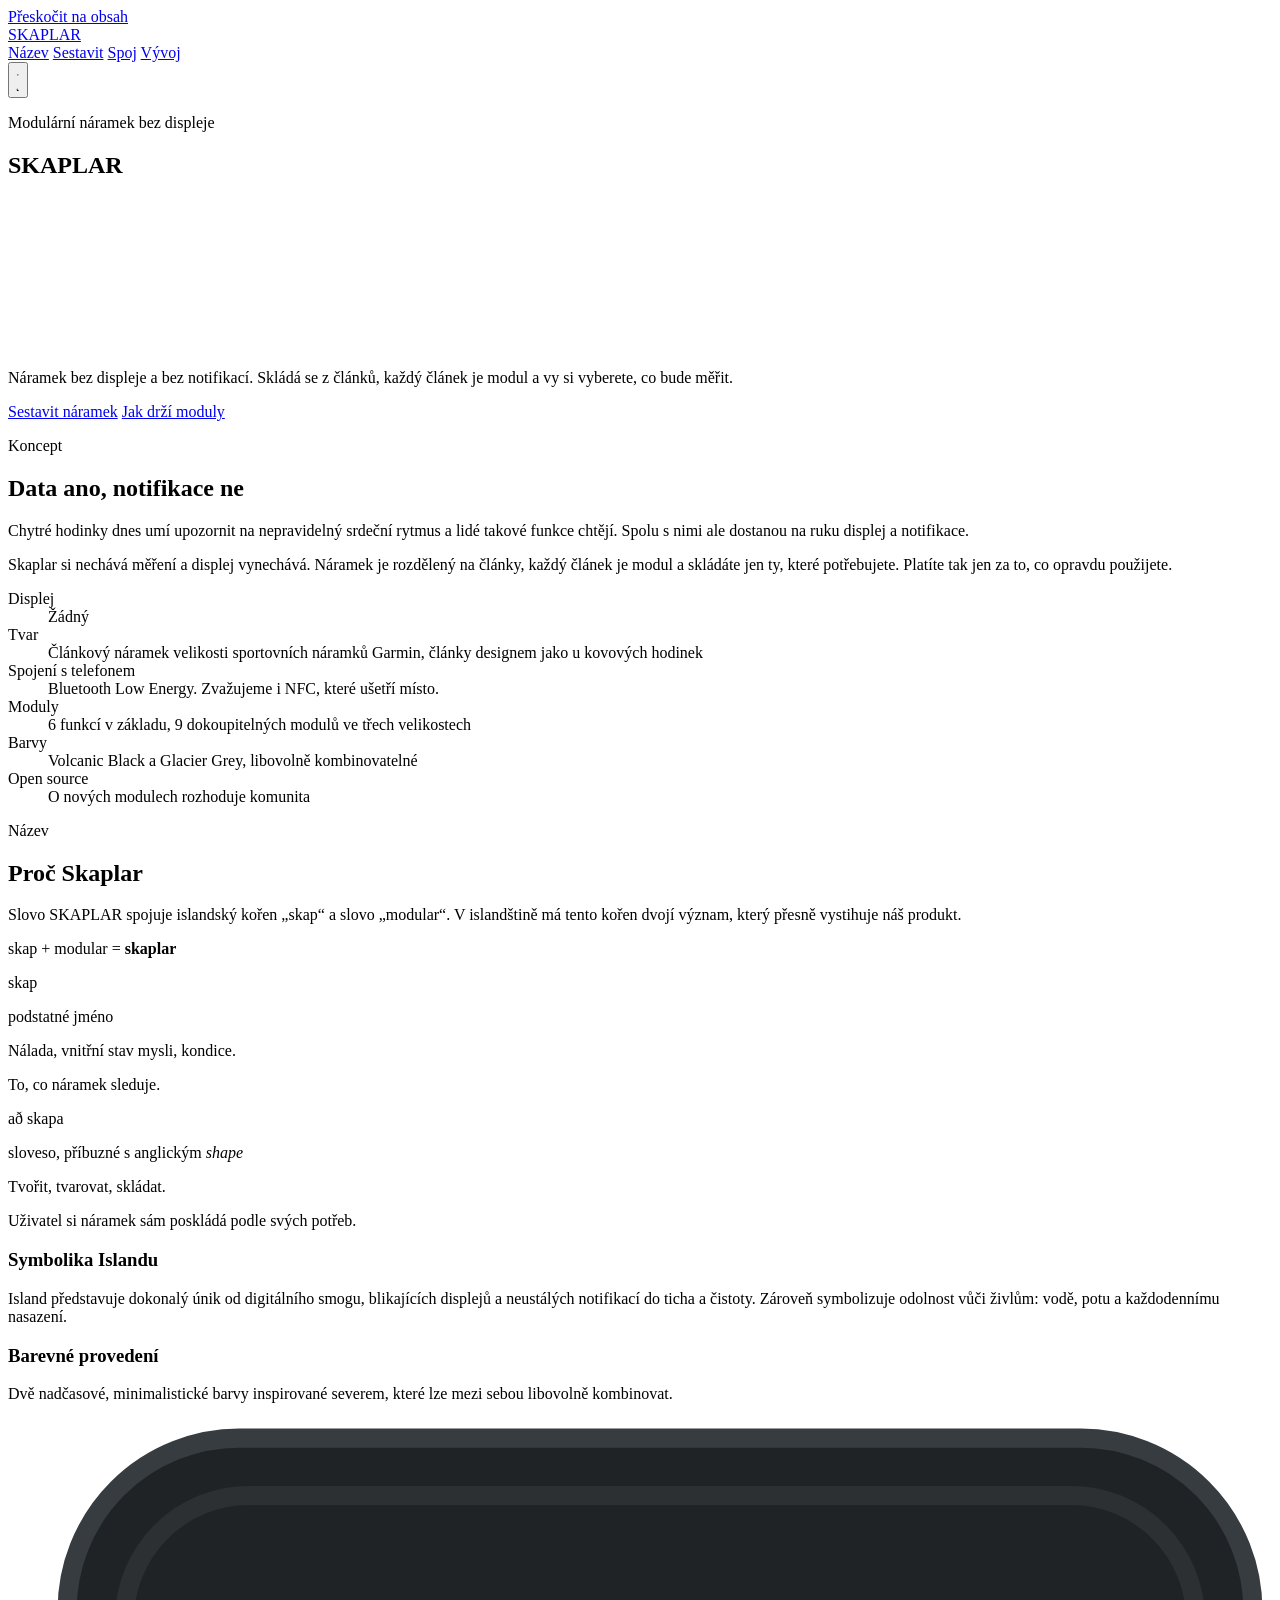
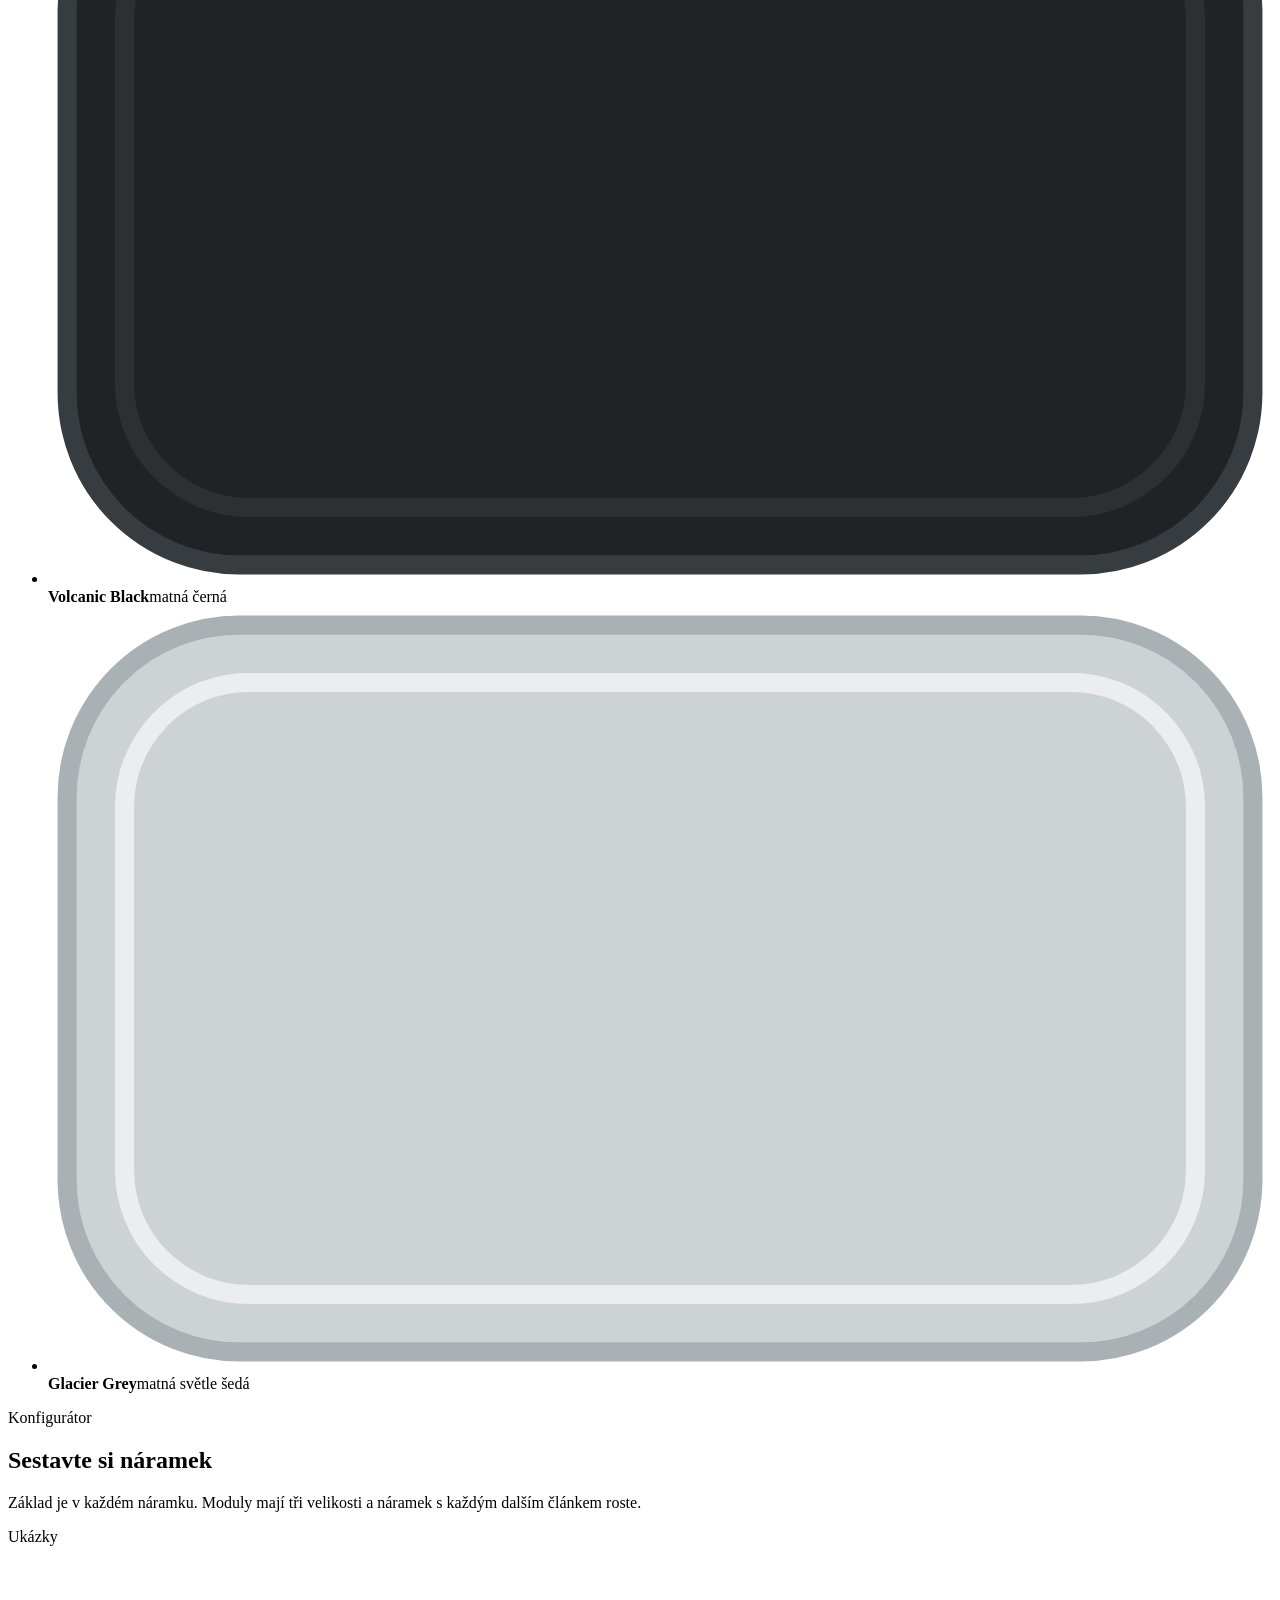
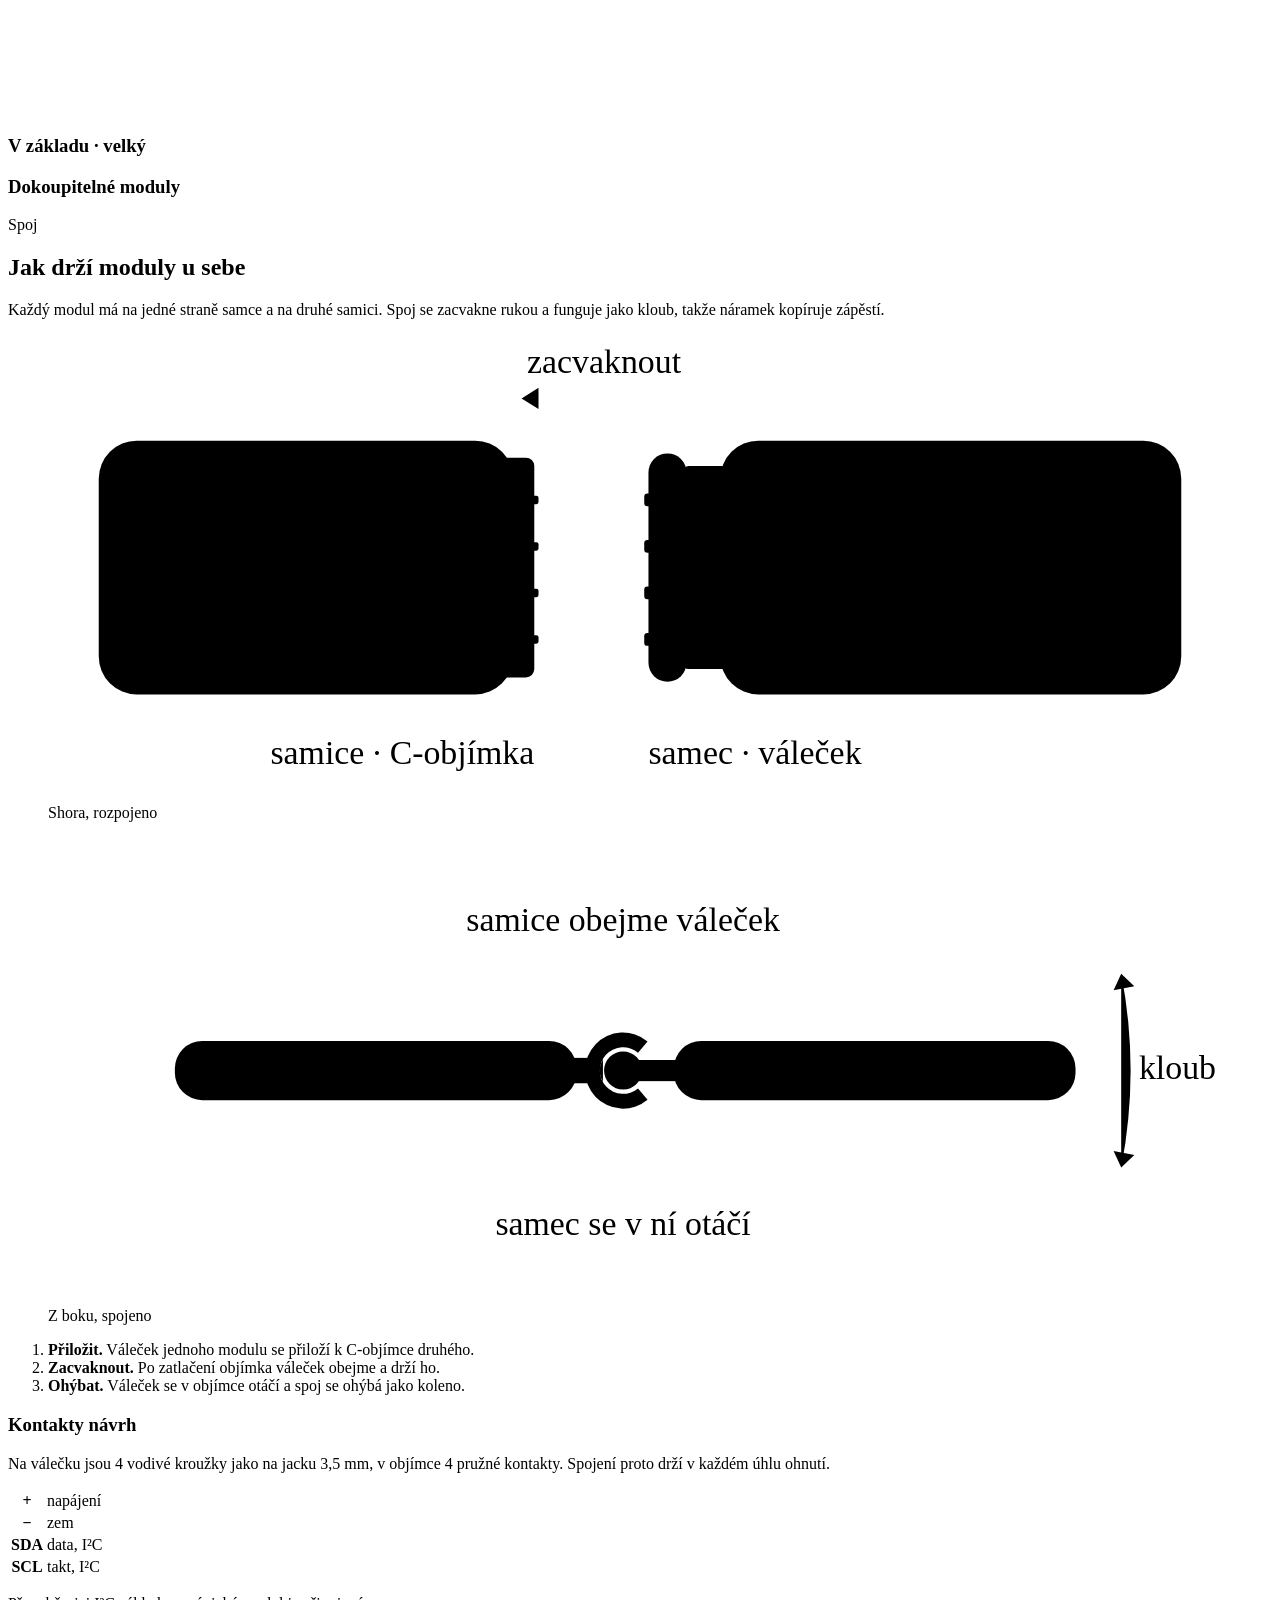
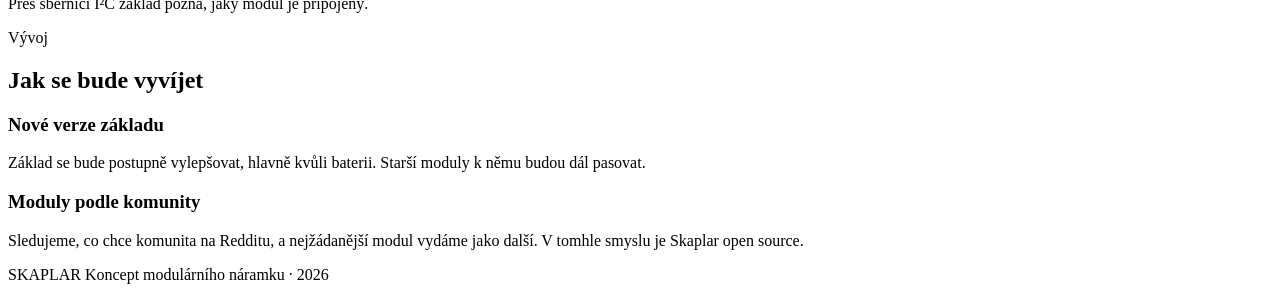
==== index.html @ 826ff5c0 "Add files via upload" ====
<!doctype html>
<html lang="cs">
<head>
<meta charset="utf-8">
<meta name="viewport" content="width=device-width, initial-scale=1">
<title>Skaplar — modulární náramek bez displeje</title>
<meta name="description" content="Skaplar je chytrý náramek bez displeje a bez notifikací. Skládá se z článků, každý článek je modul a vy si vyberete, co bude měřit.">
<meta name="theme-color" content="#ffffff">
<link rel="icon" href="favicon.svg" type="image/svg+xml">
<script>
  try { if (localStorage.getItem('skaplar-theme') === 'dark') document.documentElement.dataset.theme = 'dark'; } catch (e) {}
</script>
<link rel="preconnect" href="https://fonts.googleapis.com">
<link rel="preconnect" href="https://fonts.gstatic.com" crossorigin>
<link rel="stylesheet" href="https://fonts.googleapis.com/css2?family=Familjen+Grotesk:wght@500;600;700&family=Instrument+Sans:wght@400;500;600&family=JetBrains+Mono:wght@400;500&display=swap">
<link rel="stylesheet" href="css/style.css">
<script src="js/main.js" defer></script>
</head>
<body>
<a class="skip" href="#obsah">Přeskočit na obsah</a>

<header class="top">
  <div class="wrap top__in">
    <a class="logo" href="#">SKAPLAR</a>
    <div class="top__right">
      <nav class="nav" aria-label="Sekce">
        <a href="#nazev">Název</a>
        <a href="#sestavit">Sestavit</a>
        <a href="#spoj">Spoj</a>
        <a href="#vyvoj">Vývoj</a>
      </nav>
      <button class="theme" id="themeToggle" type="button" aria-pressed="false" aria-label="Tmavý režim">
        <svg class="theme__sun" viewBox="0 0 24 24" aria-hidden="true"><circle cx="12" cy="12" r="4"/><path d="M12 2.5v2M12 19.5v2M2.5 12h2M19.5 12h2M5.3 5.3l1.4 1.4M17.3 17.3l1.4 1.4M5.3 18.7l1.4-1.4M17.3 6.7l1.4-1.4"/></svg>
        <svg class="theme__moon" viewBox="0 0 24 24" aria-hidden="true"><path d="M20 14.2A8 8 0 0 1 9.8 4a8 8 0 1 0 10.2 10.2Z"/></svg>
      </button>
    </div>
  </div>
</header>

<main id="obsah">

  <section class="hero">
    <div class="wrap">
      <p class="kicker">Modulární náramek bez displeje</p>
      <h1 class="hero__mark">SKAPLAR</h1>
    </div>
    <div class="wrap hero__visual">
      <svg class="hero__chain" id="heroChain" role="img" aria-label="Náramek Skaplar složený z modulů v barvách Volcanic Black a Glacier Grey"></svg>
    </div>
    <div class="wrap hero__row">
      <p class="hero__lede">Náramek bez displeje a&nbsp;bez notifikací. Skládá se z&nbsp;článků, každý článek je modul a&nbsp;vy si vyberete, co bude měřit.</p>
      <div class="hero__cta">
        <a class="btn btn--primary" href="#sestavit">Sestavit náramek</a>
        <a class="btn btn--ghost" href="#spoj">Jak drží moduly</a>
      </div>
    </div>
  </section>

  <section class="section" id="koncept" aria-labelledby="koncept-h">
    <div class="wrap">
      <div class="head">
        <div>
          <p class="kicker">Koncept</p>
          <h2 id="koncept-h">Data ano, notifikace ne</h2>
        </div>
        <div class="head__text">
          <p>Chytré hodinky dnes umí upozornit na nepravidelný srdeční rytmus a&nbsp;lidé takové funkce chtějí. Spolu s&nbsp;nimi ale dostanou na ruku displej a&nbsp;notifikace.</p>
          <p>Skaplar si nechává měření a&nbsp;displej vynechává. Náramek je rozdělený na články, každý článek je modul a&nbsp;skládáte jen ty, které potřebujete. Platíte tak jen za to, co opravdu použijete.</p>
        </div>
      </div>

      <dl class="spec">
        <div><dt>Displej</dt><dd>Žádný</dd></div>
        <div><dt>Tvar</dt><dd>Článkový náramek velikosti sportovních náramků Garmin, články designem jako u&nbsp;kovových hodinek</dd></div>
        <div><dt>Spojení s telefonem</dt><dd>Bluetooth Low Energy. Zvažujeme i&nbsp;NFC, které ušetří místo.</dd></div>
        <div><dt>Moduly</dt><dd>6&nbsp;funkcí v&nbsp;základu, 9&nbsp;dokoupitelných modulů ve třech velikostech</dd></div>
        <div><dt>Barvy</dt><dd>Volcanic Black a&nbsp;Glacier Grey, libovolně kombinovatelné</dd></div>
        <div><dt>Open source</dt><dd>O&nbsp;nových modulech rozhoduje komunita</dd></div>
      </dl>
    </div>
  </section>

  <section class="section" id="nazev" aria-labelledby="nazev-h">
    <div class="wrap">
      <div class="head">
        <div>
          <p class="kicker">Název</p>
          <h2 id="nazev-h">Proč Skaplar</h2>
        </div>
        <div class="head__text">
          <p>Slovo SKAPLAR spojuje islandský kořen „skap“ a&nbsp;slovo „modular“. V&nbsp;islandštině má tento kořen dvojí význam, který přesně vystihuje náš produkt.</p>
          <p class="formula" aria-hidden="true"><span>skap</span> + <span>modular</span> = <b>skaplar</b></p>
        </div>
      </div>

      <div class="words">
        <article class="word">
          <p class="word__term" lang="is">skap</p>
          <p class="word__meta">podstatné jméno</p>
          <p class="word__def">Nálada, vnitřní stav mysli, kondice.</p>
          <p class="word__note">To, co náramek sleduje.</p>
        </article>
        <article class="word">
          <p class="word__term" lang="is">að skapa</p>
          <p class="word__meta">sloveso, příbuzné s&nbsp;anglickým <i lang="en">shape</i></p>
          <p class="word__def">Tvořit, tvarovat, skládat.</p>
          <p class="word__note">Uživatel si náramek sám poskládá podle svých potřeb.</p>
        </article>
      </div>

      <div class="brand">
        <div class="brand__block">
          <h3>Symbolika Islandu</h3>
          <p>Island představuje dokonalý únik od digitálního smogu, blikajících displejů a&nbsp;neustálých notifikací do ticha a&nbsp;čistoty. Zároveň symbolizuje odolnost vůči živlům: vodě, potu a&nbsp;každodennímu nasazení.</p>
        </div>
        <div class="brand__block">
          <h3>Barevné provedení</h3>
          <p>Dvě nadčasové, minimalistické barvy inspirované severem, které lze mezi sebou libovolně kombinovat.</p>
          <ul class="colors">
            <li class="color">
              <svg class="color__chip" viewBox="0 0 64 40" aria-hidden="true"><rect x="1" y="1" width="62" height="38" rx="9" fill="#1f2326" stroke="#363c40"/><rect x="4" y="4" width="56" height="32" rx="6.5" fill="none" stroke="rgba(255,255,255,.06)"/></svg>
              <span><b>Volcanic Black</b>matná černá</span>
            </li>
            <li class="color">
              <svg class="color__chip" viewBox="0 0 64 40" aria-hidden="true"><rect x="1" y="1" width="62" height="38" rx="9" fill="#cdd3d5" stroke="#a9b1b4"/><rect x="4" y="4" width="56" height="32" rx="6.5" fill="none" stroke="rgba(255,255,255,.6)"/></svg>
              <span><b>Glacier Grey</b>matná světle šedá</span>
            </li>
          </ul>
        </div>
      </div>
    </div>
  </section>

  <section class="section build" id="sestavit" aria-labelledby="sestavit-h">
    <div class="wrap">
      <div class="head">
        <div>
          <p class="kicker">Konfigurátor</p>
          <h2 id="sestavit-h">Sestavte si náramek</h2>
        </div>
        <div class="head__text">
          <p>Základ je v&nbsp;každém náramku. Moduly mají tři velikosti a&nbsp;náramek s&nbsp;každým dalším článkem roste.</p>
        </div>
      </div>

      <div class="sets">
        <div class="sets__row">
          <div class="sets__own" id="setOwn"></div>
          <span class="sets__label">Ukázky</span>
          <div class="sets__presets" id="setPresets" role="group" aria-label="Ukázkové sestavy"></div>
        </div>
        <div class="sets__info">
          <p id="setDesc"></p>
          <button class="btn btn--small btn--ghost" id="adopt" type="button" hidden></button>
        </div>
      </div>

      <div class="stage">
        <div class="stage__bar">
          <p class="stage__name" id="stageName"></p>
          <p class="readout" id="readout" aria-live="polite"></p>
        </div>
        <div class="stage__chain" id="chainWrap">
          <svg class="chain" id="chain" role="img" aria-label="Náramek"></svg>
        </div>
      </div>

      <div class="build__grid">
        <aside class="base" aria-labelledby="base-h">
          <h3 class="label label--accent" id="base-h">V základu · velký</h3>
          <ul class="base__list" id="baseList"></ul>
        </aside>

        <div class="mods" id="mods">
          <div class="mods__head">
            <h3 class="label">Dokoupitelné moduly</h3>
            <p class="mods__hint" id="modsHint"></p>
          </div>
          <div class="mods__grid" id="modGrid"></div>
        </div>
      </div>
    </div>
  </section>

  <section class="section" id="spoj" aria-labelledby="spoj-h">
    <div class="wrap">
      <div class="head">
        <div>
          <p class="kicker">Spoj</p>
          <h2 id="spoj-h">Jak drží moduly u&nbsp;sebe</h2>
        </div>
        <div class="head__text">
          <p>Každý modul má na jedné straně samce a&nbsp;na druhé samici. Spoj se zacvakne rukou a&nbsp;funguje jako kloub, takže náramek kopíruje zápěstí.</p>
        </div>
      </div>

      <div class="joint">
        <figure class="fig">
          <svg class="diagram" viewBox="0 0 560 220" role="img" aria-label="Pohled shora: samičí C-objímka jednoho modulu a samčí váleček se čtyřmi kroužky druhého modulu">
            <g class="d-arrow">
              <line x1="300" y1="30" x2="226" y2="30"/>
              <path d="M232 25 L224 30 L232 35"/>
            </g>
            <text class="d-text" x="263" y="18" text-anchor="middle">zacvaknout</text>

            <rect class="d-body" x="24" y="50" width="196" height="120" rx="18"/>
            <rect class="d-bevel" x="29" y="55" width="186" height="110" rx="14"/>
            <rect class="d-clip" x="212" y="58" width="18" height="104" rx="4"/>
            <rect class="d-gold" x="226" y="76" width="6" height="4" rx="1"/>
            <rect class="d-gold" x="226" y="98" width="6" height="4" rx="1"/>
            <rect class="d-gold" x="226" y="120" width="6" height="4" rx="1"/>
            <rect class="d-gold" x="226" y="142" width="6" height="4" rx="1"/>

            <rect class="d-body" x="300" y="62" width="30" height="96" rx="3"/>
            <rect class="d-body" x="318" y="50" width="218" height="120" rx="18"/>
            <rect class="d-bevel" x="323" y="55" width="208" height="110" rx="14"/>
            <rect class="d-metal" x="284" y="56" width="18" height="108" rx="9"/>
            <rect class="d-gold" x="282" y="75" width="22" height="6" rx="1.5"/>
            <rect class="d-gold" x="282" y="97" width="22" height="6" rx="1.5"/>
            <rect class="d-gold" x="282" y="119" width="22" height="6" rx="1.5"/>
            <rect class="d-gold" x="282" y="141" width="22" height="6" rx="1.5"/>

            <line class="d-lead" x1="221" y1="166" x2="221" y2="186"/>
            <text class="d-text" x="230" y="203" text-anchor="end">samice · C-objímka</text>
            <line class="d-lead" x1="293" y1="168" x2="293" y2="186"/>
            <text class="d-text" x="284" y="203">samec · váleček</text>
          </svg>
          <figcaption>Shora, rozpojeno</figcaption>
        </figure>

        <figure class="fig">
          <svg class="diagram" viewBox="0 0 560 220" role="img" aria-label="Z boku: váleček sedí v C-objímce a spoj se ohýbá jako kloub">
            <rect class="d-body" x="60" y="96" width="190" height="28" rx="13"/>
            <rect class="d-body d-flat" x="240" y="104" width="20" height="12"/>

            <g class="bend">
              <rect class="d-body d-flat" x="276" y="105" width="28" height="10"/>
              <rect class="d-body" x="296" y="96" width="190" height="28" rx="13"/>
              <circle class="d-metal" cx="272" cy="110" r="9"/>
              <circle class="d-ring" cx="272" cy="110" r="8"/>
            </g>

            <path class="d-clip" d="M283.57 123.79 A18 18 0 1 1 283.57 96.21 L279.07 101.57 A11 11 0 1 0 279.07 118.43 Z"/>
            <path class="d-ring" d="M262.47 104.5 A11 11 0 0 0 262.47 115.5"/>

            <g class="d-arrow">
              <path d="M507.6 64.2 A240 240 0 0 1 507.6 155.8"/>
              <path d="M504 72 L507.6 64.2 L513.8 70.1"/>
              <path d="M504 148 L507.6 155.8 L513.8 149.9"/>
            </g>
            <text class="d-text" x="516" y="114">kloub</text>

            <line class="d-lead" x1="272" y1="88" x2="272" y2="54"/>
            <text class="d-text" x="272" y="44" text-anchor="middle">samice obejme váleček</text>
            <line class="d-lead" x1="272" y1="132" x2="272" y2="170"/>
            <text class="d-text" x="272" y="188" text-anchor="middle">samec se v ní otáčí</text>
          </svg>
          <figcaption>Z boku, spojeno</figcaption>
        </figure>
      </div>

      <div class="joint__info">
        <ol class="steps">
          <li><b>Přiložit.</b> Váleček jednoho modulu se přiloží k&nbsp;C-objímce druhého.</li>
          <li><b>Zacvaknout.</b> Po zatlačení objímka váleček obejme a&nbsp;drží ho.</li>
          <li><b>Ohýbat.</b> Váleček se v&nbsp;objímce otáčí a&nbsp;spoj se ohýbá jako koleno.</li>
        </ol>

        <div class="contacts">
          <h3 class="contacts__h">Kontakty <span class="tag">návrh</span></h3>
          <p>Na válečku jsou 4&nbsp;vodivé kroužky jako na jacku 3,5&nbsp;mm, v&nbsp;objímce 4&nbsp;pružné kontakty. Spojení proto drží v&nbsp;každém úhlu ohnutí.</p>
          <table class="pins">
            <tbody>
              <tr><th scope="row">+</th><td>napájení</td></tr>
              <tr><th scope="row">−</th><td>zem</td></tr>
              <tr><th scope="row">SDA</th><td>data, I²C</td></tr>
              <tr><th scope="row">SCL</th><td>takt, I²C</td></tr>
            </tbody>
          </table>
          <p class="note">Přes sběrnici I²C základ pozná, jaký modul je připojený.</p>
        </div>
      </div>
    </div>
  </section>

  <section class="section" id="vyvoj" aria-labelledby="vyvoj-h">
    <div class="wrap">
      <div class="head">
        <div>
          <p class="kicker">Vývoj</p>
          <h2 id="vyvoj-h">Jak se bude vyvíjet</h2>
        </div>
      </div>
      <div class="evo">
        <article>
          <h3>Nové verze základu</h3>
          <p>Základ se bude postupně vylepšovat, hlavně kvůli baterii. Starší moduly k&nbsp;němu budou dál pasovat.</p>
        </article>
        <article>
          <h3>Moduly podle komunity</h3>
          <p>Sledujeme, co chce komunita na Redditu, a&nbsp;nejžádanější modul vydáme jako další. V&nbsp;tomhle smyslu je Skaplar open source.</p>
        </article>
      </div>
    </div>
  </section>

</main>

<footer class="foot">
  <div class="wrap foot__in">
    <span class="logo">SKAPLAR</span>
    <span>Koncept modulárního náramku · 2026</span>
  </div>
</footer>
</body>
</html>
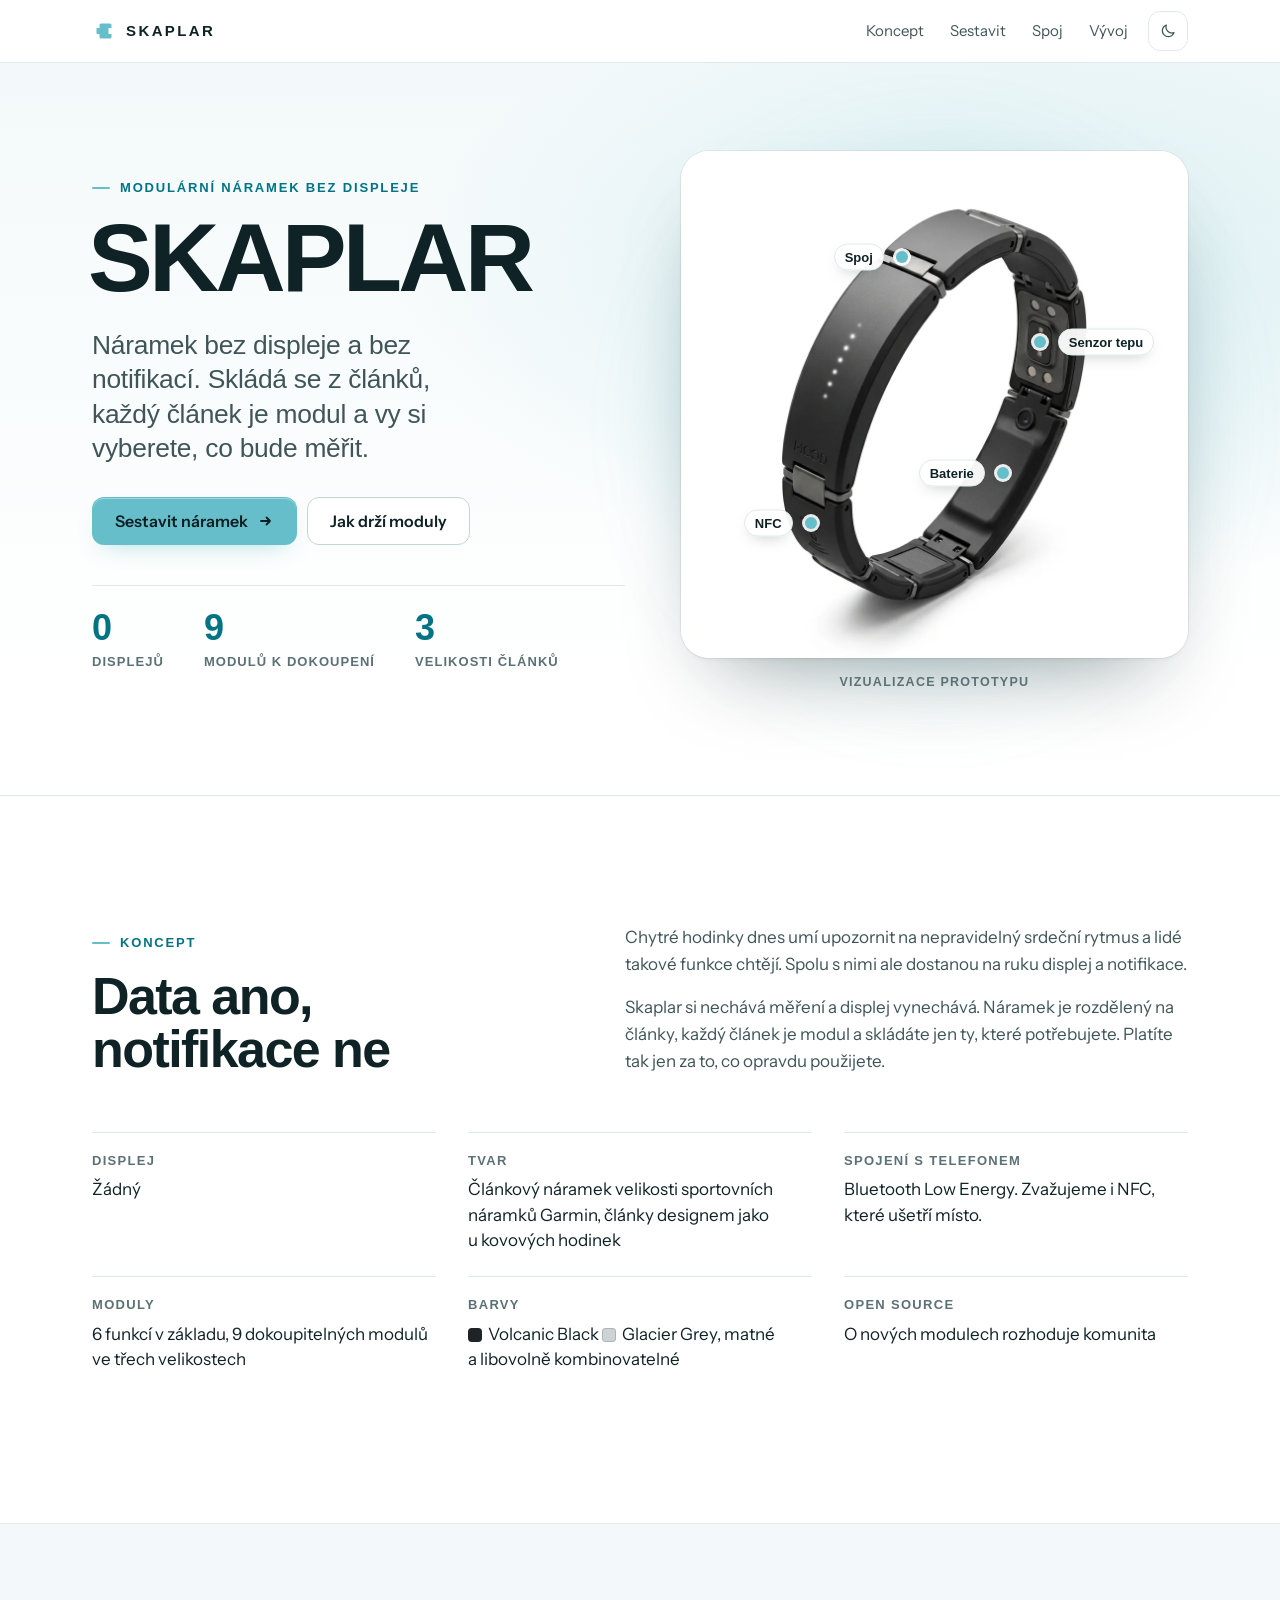
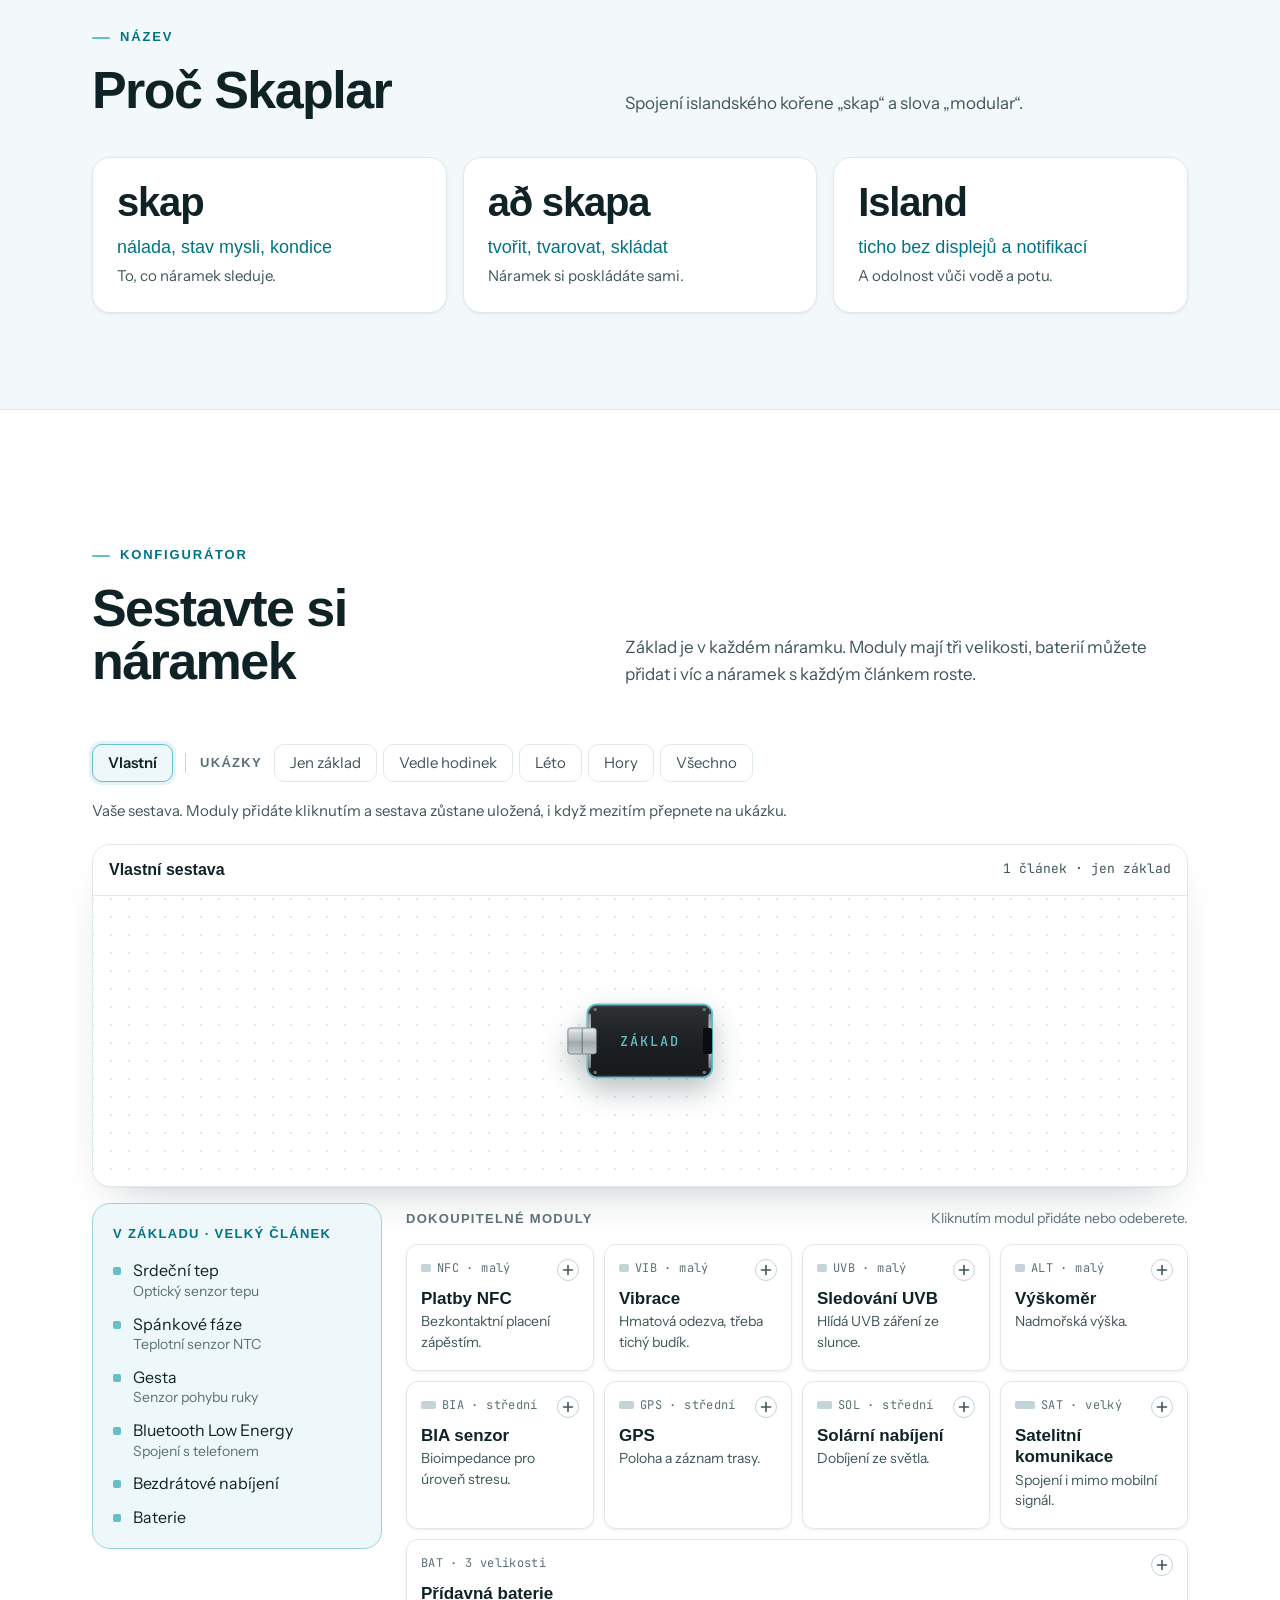
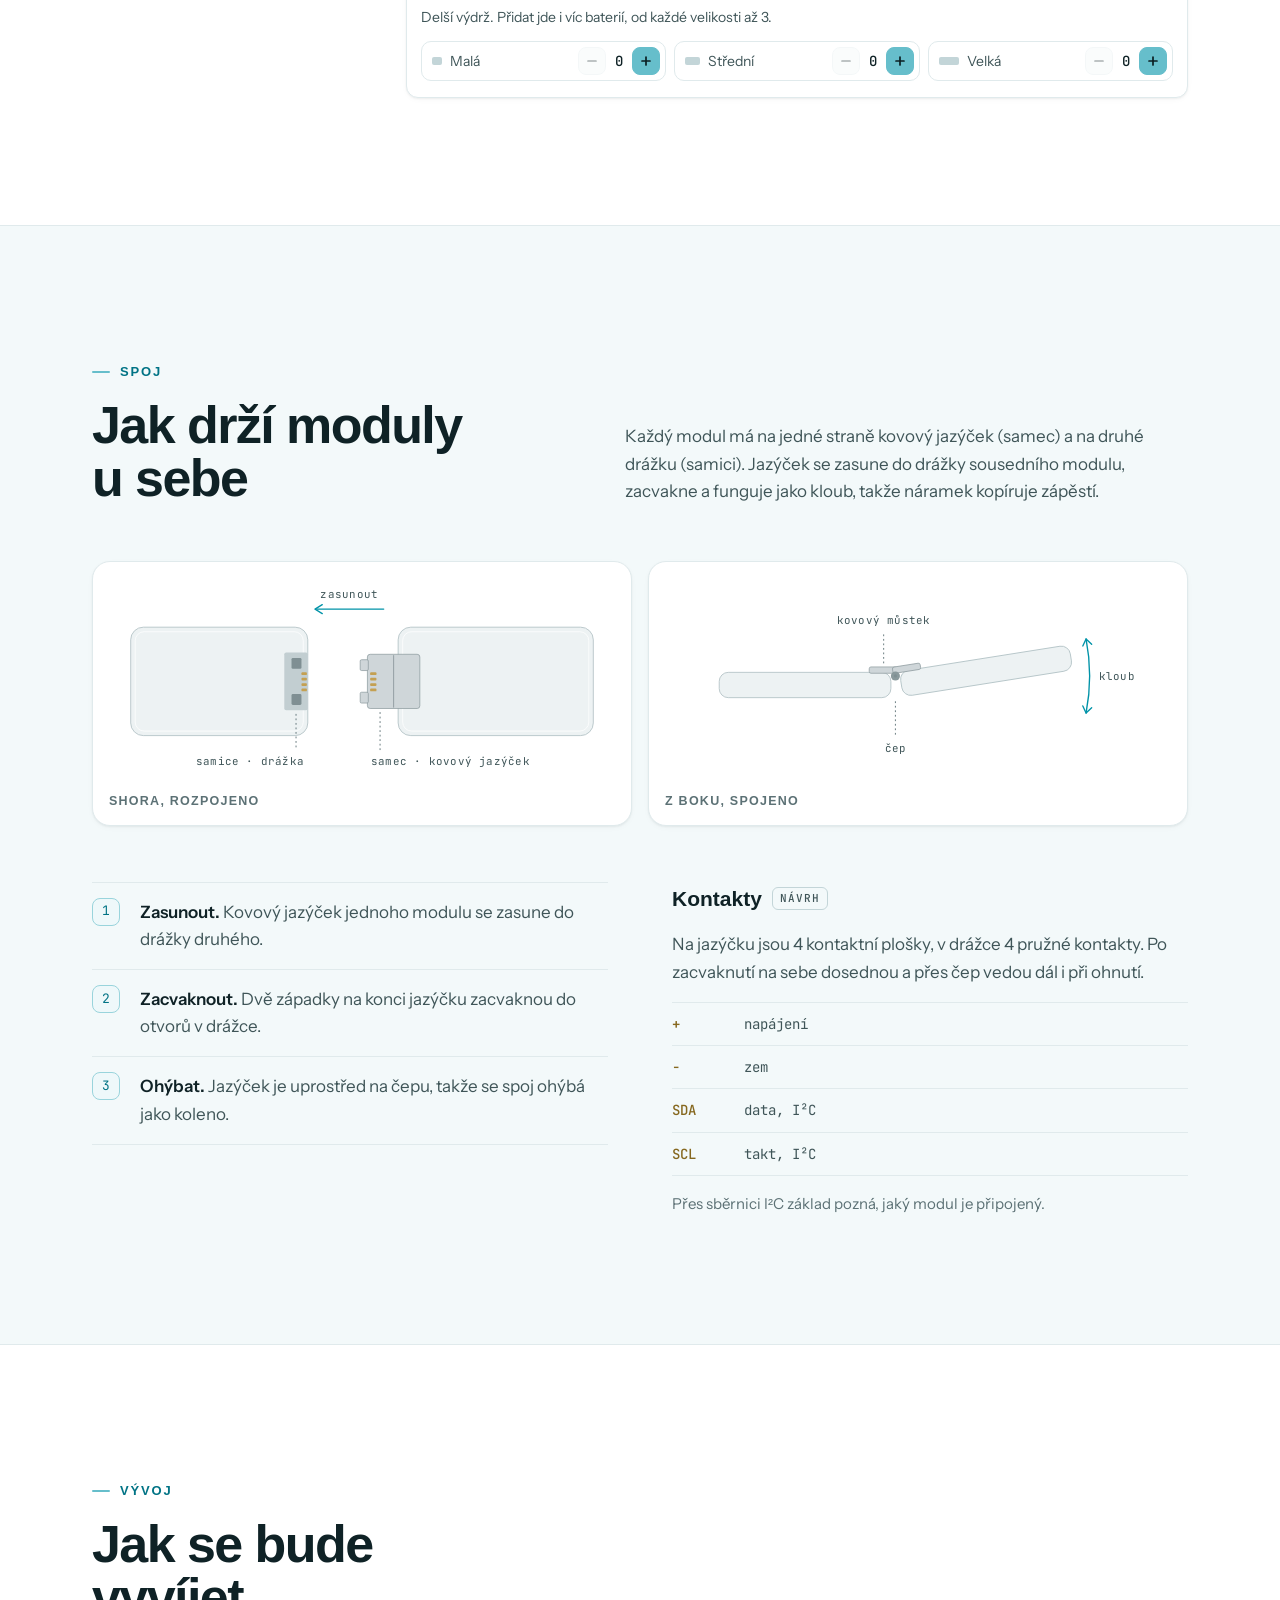
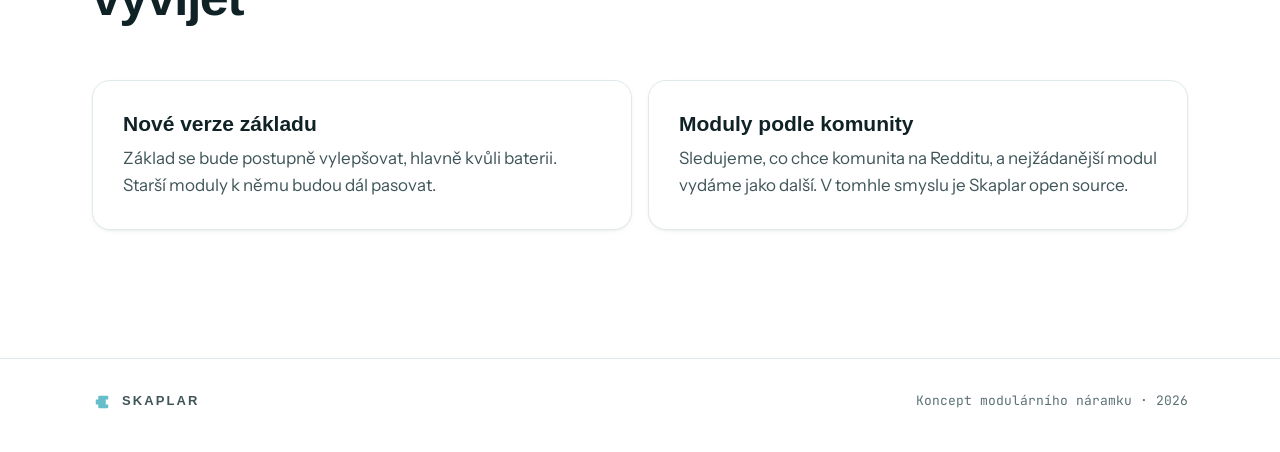
==== commit 6e86645a: "Prototype hero, multi-battery picker, prototype-style joints - Hero shows the band prototype render " ====
--- a/index.html
+++ b/index.html
@@ -19,12 +19,16 @@
 <body>
 <a class="skip" href="#obsah">Přeskočit na obsah</a>
 
+<svg width="0" height="0" style="position:absolute" aria-hidden="true">
+  <symbol id="mark" viewBox="0 0 32 32"><path d="M12 6H24Q26 6 26 8V12H22V20H26V24Q26 26 24 26H12Q10 26 10 24V20H7Q6 20 6 19V13Q6 12 7 12H10V8Q10 6 12 6Z"/></symbol>
+</svg>
+
 <header class="top">
   <div class="wrap top__in">
-    <a class="logo" href="#">SKAPLAR</a>
+    <a class="logo" href="#"><svg class="logo__mark" aria-hidden="true"><use href="#mark"/></svg>SKAPLAR</a>
     <div class="top__right">
       <nav class="nav" aria-label="Sekce">
-        <a href="#nazev">Název</a>
+        <a href="#koncept">Koncept</a>
         <a href="#sestavit">Sestavit</a>
         <a href="#spoj">Spoj</a>
         <a href="#vyvoj">Vývoj</a>
@@ -40,19 +44,32 @@
 <main id="obsah">
 
   <section class="hero">
-    <div class="wrap">
-      <p class="kicker">Modulární náramek bez displeje</p>
-      <h1 class="hero__mark">SKAPLAR</h1>
-    </div>
-    <div class="wrap hero__visual">
-      <svg class="hero__chain" id="heroChain" role="img" aria-label="Náramek Skaplar složený z modulů v barvách Volcanic Black a Glacier Grey"></svg>
-    </div>
-    <div class="wrap hero__row">
-      <p class="hero__lede">Náramek bez displeje a&nbsp;bez notifikací. Skládá se z&nbsp;článků, každý článek je modul a&nbsp;vy si vyberete, co bude měřit.</p>
-      <div class="hero__cta">
-        <a class="btn btn--primary" href="#sestavit">Sestavit náramek</a>
-        <a class="btn btn--ghost" href="#spoj">Jak drží moduly</a>
-      </div>
+    <div class="wrap hero__grid">
+      <div class="hero__text">
+        <p class="kicker">Modulární náramek bez displeje</p>
+        <h1 class="hero__mark">SKAPLAR</h1>
+        <p class="hero__lede">Náramek bez displeje a&nbsp;bez notifikací. Skládá se z&nbsp;článků, každý článek je modul a&nbsp;vy si vyberete, co bude měřit.</p>
+        <div class="hero__cta">
+          <a class="btn btn--primary" href="#sestavit">Sestavit náramek<svg class="btn__icon" viewBox="0 0 16 16" aria-hidden="true"><path d="M3 8h9M8.5 4.5 12 8l-3.5 3.5"/></svg></a>
+          <a class="btn btn--ghost" href="#spoj">Jak drží moduly</a>
+        </div>
+        <dl class="stats">
+          <div><dt>displejů</dt><dd>0</dd></div>
+          <div><dt>modulů k&nbsp;dokoupení</dt><dd>9</dd></div>
+          <div><dt>velikosti článků</dt><dd>3</dd></div>
+        </dl>
+      </div>
+
+      <figure class="hero__photo">
+        <div class="photo">
+          <img src="img/bandprototype.webp" width="1024" height="1024" alt="Vizualizace prototypu: černý článkový náramek bez displeje s kovovými spoji mezi články" fetchpriority="high">
+          <span class="pin pin--l" style="left:43.6%;top:20.8%"><b>Spoj</b></span>
+          <span class="pin pin--r" style="left:70.8%;top:37.6%"><b>Senzor tepu</b></span>
+          <span class="pin pin--l" style="left:25.6%;top:73.4%"><b>NFC</b></span>
+          <span class="pin pin--l" style="left:63.5%;top:63.5%"><b>Baterie</b></span>
+        </div>
+        <figcaption>Vizualizace prototypu</figcaption>
+      </figure>
     </div>
   </section>
 
@@ -74,59 +91,40 @@
         <div><dt>Tvar</dt><dd>Článkový náramek velikosti sportovních náramků Garmin, články designem jako u&nbsp;kovových hodinek</dd></div>
         <div><dt>Spojení s telefonem</dt><dd>Bluetooth Low Energy. Zvažujeme i&nbsp;NFC, které ušetří místo.</dd></div>
         <div><dt>Moduly</dt><dd>6&nbsp;funkcí v&nbsp;základu, 9&nbsp;dokoupitelných modulů ve třech velikostech</dd></div>
-        <div><dt>Barvy</dt><dd>Volcanic Black a&nbsp;Glacier Grey, libovolně kombinovatelné</dd></div>
+        <div><dt>Barvy</dt><dd><span class="sw sw--black" aria-hidden="true"></span>Volcanic Black <span class="sw sw--grey" aria-hidden="true"></span>Glacier Grey, matné a&nbsp;libovolně kombinovatelné</dd></div>
         <div><dt>Open source</dt><dd>O&nbsp;nových modulech rozhoduje komunita</dd></div>
       </dl>
     </div>
   </section>
 
-  <section class="section" id="nazev" aria-labelledby="nazev-h">
-    <div class="wrap">
-      <div class="head">
+  <section class="section section--tint section--compact" id="nazev" aria-labelledby="nazev-h">
+    <div class="wrap">
+      <div class="head head--tight">
         <div>
           <p class="kicker">Název</p>
           <h2 id="nazev-h">Proč Skaplar</h2>
         </div>
         <div class="head__text">
-          <p>Slovo SKAPLAR spojuje islandský kořen „skap“ a&nbsp;slovo „modular“. V&nbsp;islandštině má tento kořen dvojí význam, který přesně vystihuje náš produkt.</p>
-          <p class="formula" aria-hidden="true"><span>skap</span> + <span>modular</span> = <b>skaplar</b></p>
+          <p>Spojení islandského kořene „skap“ a&nbsp;slova „modular“.</p>
         </div>
       </div>
 
       <div class="words">
         <article class="word">
           <p class="word__term" lang="is">skap</p>
-          <p class="word__meta">podstatné jméno</p>
-          <p class="word__def">Nálada, vnitřní stav mysli, kondice.</p>
+          <p class="word__def">nálada, stav mysli, kondice</p>
           <p class="word__note">To, co náramek sleduje.</p>
         </article>
         <article class="word">
           <p class="word__term" lang="is">að skapa</p>
-          <p class="word__meta">sloveso, příbuzné s&nbsp;anglickým <i lang="en">shape</i></p>
-          <p class="word__def">Tvořit, tvarovat, skládat.</p>
-          <p class="word__note">Uživatel si náramek sám poskládá podle svých potřeb.</p>
-        </article>
-      </div>
-
-      <div class="brand">
-        <div class="brand__block">
-          <h3>Symbolika Islandu</h3>
-          <p>Island představuje dokonalý únik od digitálního smogu, blikajících displejů a&nbsp;neustálých notifikací do ticha a&nbsp;čistoty. Zároveň symbolizuje odolnost vůči živlům: vodě, potu a&nbsp;každodennímu nasazení.</p>
-        </div>
-        <div class="brand__block">
-          <h3>Barevné provedení</h3>
-          <p>Dvě nadčasové, minimalistické barvy inspirované severem, které lze mezi sebou libovolně kombinovat.</p>
-          <ul class="colors">
-            <li class="color">
-              <svg class="color__chip" viewBox="0 0 64 40" aria-hidden="true"><rect x="1" y="1" width="62" height="38" rx="9" fill="#1f2326" stroke="#363c40"/><rect x="4" y="4" width="56" height="32" rx="6.5" fill="none" stroke="rgba(255,255,255,.06)"/></svg>
-              <span><b>Volcanic Black</b>matná černá</span>
-            </li>
-            <li class="color">
-              <svg class="color__chip" viewBox="0 0 64 40" aria-hidden="true"><rect x="1" y="1" width="62" height="38" rx="9" fill="#cdd3d5" stroke="#a9b1b4"/><rect x="4" y="4" width="56" height="32" rx="6.5" fill="none" stroke="rgba(255,255,255,.6)"/></svg>
-              <span><b>Glacier Grey</b>matná světle šedá</span>
-            </li>
-          </ul>
-        </div>
+          <p class="word__def">tvořit, tvarovat, skládat</p>
+          <p class="word__note">Náramek si poskládáte sami.</p>
+        </article>
+        <article class="word">
+          <p class="word__term">Island</p>
+          <p class="word__def">ticho bez displejů a&nbsp;notifikací</p>
+          <p class="word__note">A&nbsp;odolnost vůči vodě a&nbsp;potu.</p>
+        </article>
       </div>
     </div>
   </section>
@@ -139,7 +137,7 @@
           <h2 id="sestavit-h">Sestavte si náramek</h2>
         </div>
         <div class="head__text">
-          <p>Základ je v&nbsp;každém náramku. Moduly mají tři velikosti a&nbsp;náramek s&nbsp;každým dalším článkem roste.</p>
+          <p>Základ je v&nbsp;každém náramku. Moduly mají tři velikosti, baterií můžete přidat i&nbsp;víc a&nbsp;náramek s&nbsp;každým článkem roste.</p>
         </div>
       </div>
 
@@ -167,7 +165,7 @@
 
       <div class="build__grid">
         <aside class="base" aria-labelledby="base-h">
-          <h3 class="label label--accent" id="base-h">V základu · velký</h3>
+          <h3 class="label label--accent" id="base-h">V základu · velký článek</h3>
           <ul class="base__list" id="baseList"></ul>
         </aside>
 
@@ -182,7 +180,7 @@
     </div>
   </section>
 
-  <section class="section" id="spoj" aria-labelledby="spoj-h">
+  <section class="section section--tint" id="spoj" aria-labelledby="spoj-h">
     <div class="wrap">
       <div class="head">
         <div>
@@ -190,70 +188,72 @@
           <h2 id="spoj-h">Jak drží moduly u&nbsp;sebe</h2>
         </div>
         <div class="head__text">
-          <p>Každý modul má na jedné straně samce a&nbsp;na druhé samici. Spoj se zacvakne rukou a&nbsp;funguje jako kloub, takže náramek kopíruje zápěstí.</p>
+          <p>Každý modul má na jedné straně kovový jazýček (samec) a&nbsp;na druhé drážku (samici). Jazýček se zasune do drážky sousedního modulu, zacvakne a&nbsp;funguje jako kloub, takže náramek kopíruje zápěstí.</p>
         </div>
       </div>
 
       <div class="joint">
         <figure class="fig">
-          <svg class="diagram" viewBox="0 0 560 220" role="img" aria-label="Pohled shora: samičí C-objímka jednoho modulu a samčí váleček se čtyřmi kroužky druhého modulu">
+          <svg class="diagram" viewBox="0 0 560 220" role="img" aria-label="Pohled shora: drážka se dvěma otvory na jednom modulu a kovový jazýček se dvěma západkami na druhém modulu">
             <g class="d-arrow">
-              <line x1="300" y1="30" x2="226" y2="30"/>
-              <path d="M232 25 L224 30 L232 35"/>
+              <line x1="304" y1="30" x2="230" y2="30"/>
+              <path d="M236 25 L228 30 L236 35"/>
             </g>
-            <text class="d-text" x="263" y="18" text-anchor="middle">zacvaknout</text>
-
-            <rect class="d-body" x="24" y="50" width="196" height="120" rx="18"/>
-            <rect class="d-bevel" x="29" y="55" width="186" height="110" rx="14"/>
-            <rect class="d-clip" x="212" y="58" width="18" height="104" rx="4"/>
-            <rect class="d-gold" x="226" y="76" width="6" height="4" rx="1"/>
-            <rect class="d-gold" x="226" y="98" width="6" height="4" rx="1"/>
-            <rect class="d-gold" x="226" y="120" width="6" height="4" rx="1"/>
-            <rect class="d-gold" x="226" y="142" width="6" height="4" rx="1"/>
-
-            <rect class="d-body" x="300" y="62" width="30" height="96" rx="3"/>
-            <rect class="d-body" x="318" y="50" width="218" height="120" rx="18"/>
-            <rect class="d-bevel" x="323" y="55" width="208" height="110" rx="14"/>
-            <rect class="d-metal" x="284" y="56" width="18" height="108" rx="9"/>
-            <rect class="d-gold" x="282" y="75" width="22" height="6" rx="1.5"/>
-            <rect class="d-gold" x="282" y="97" width="22" height="6" rx="1.5"/>
-            <rect class="d-gold" x="282" y="119" width="22" height="6" rx="1.5"/>
-            <rect class="d-gold" x="282" y="141" width="22" height="6" rx="1.5"/>
-
-            <line class="d-lead" x1="221" y1="166" x2="221" y2="186"/>
-            <text class="d-text" x="230" y="203" text-anchor="end">samice · C-objímka</text>
-            <line class="d-lead" x1="293" y1="168" x2="293" y2="186"/>
-            <text class="d-text" x="284" y="203">samec · váleček</text>
+            <text class="d-text" x="266" y="18" text-anchor="middle">zasunout</text>
+
+            <rect class="d-body" x="24" y="50" width="196" height="120" rx="14"/>
+            <rect class="d-bevel" x="29" y="55" width="186" height="110" rx="10"/>
+            <rect class="d-slot" x="194" y="78" width="26" height="64" rx="2"/>
+            <rect class="d-hole" x="202" y="84" width="11" height="12" rx="1.5"/>
+            <rect class="d-hole" x="202" y="124" width="11" height="12" rx="1.5"/>
+            <rect class="d-gold" x="213" y="100" width="6" height="3" rx="1"/>
+            <rect class="d-gold" x="213" y="106" width="6" height="3" rx="1"/>
+            <rect class="d-gold" x="213" y="112" width="6" height="3" rx="1"/>
+            <rect class="d-gold" x="213" y="118" width="6" height="3" rx="1"/>
+
+            <rect class="d-body" x="320" y="50" width="216" height="120" rx="14"/>
+            <rect class="d-bevel" x="325" y="55" width="206" height="110" rx="10"/>
+            <rect class="d-plate" x="286" y="80" width="58" height="60" rx="3"/>
+            <line class="d-seam" x1="315" y1="81" x2="315" y2="139"/>
+            <rect class="d-plate" x="278" y="86" width="9" height="12" rx="1.5"/>
+            <rect class="d-plate" x="278" y="122" width="9" height="12" rx="1.5"/>
+            <rect class="d-gold" x="289" y="100" width="7" height="3" rx="1"/>
+            <rect class="d-gold" x="289" y="106" width="7" height="3" rx="1"/>
+            <rect class="d-gold" x="289" y="112" width="7" height="3" rx="1"/>
+            <rect class="d-gold" x="289" y="118" width="7" height="3" rx="1"/>
+
+            <line class="d-lead" x1="207" y1="146" x2="207" y2="186"/>
+            <text class="d-text" x="216" y="203" text-anchor="end">samice · drážka</text>
+            <line class="d-lead" x1="300" y1="144" x2="300" y2="186"/>
+            <text class="d-text" x="290" y="203">samec · kovový jazýček</text>
           </svg>
           <figcaption>Shora, rozpojeno</figcaption>
         </figure>
 
         <figure class="fig">
-          <svg class="diagram" viewBox="0 0 560 220" role="img" aria-label="Z boku: váleček sedí v C-objímce a spoj se ohýbá jako kloub">
-            <rect class="d-body" x="60" y="96" width="190" height="28" rx="13"/>
-            <rect class="d-body d-flat" x="240" y="104" width="20" height="12"/>
+          <svg class="diagram" viewBox="0 0 560 220" role="img" aria-label="Z boku: kovový můstek spojuje dva moduly a na čepu se ohýbá jako kloub">
+            <rect class="d-body" x="60" y="100" width="190" height="28" rx="10"/>
+            <rect class="d-plate" x="226" y="94" width="31" height="7" rx="2"/>
 
             <g class="bend">
-              <rect class="d-body d-flat" x="276" y="105" width="28" height="10"/>
-              <rect class="d-body" x="296" y="96" width="190" height="28" rx="13"/>
-              <circle class="d-metal" cx="272" cy="110" r="9"/>
-              <circle class="d-ring" cx="272" cy="110" r="8"/>
+              <rect class="d-body" x="260" y="100" width="190" height="28" rx="10"/>
+              <rect class="d-plate" x="253" y="94" width="31" height="7" rx="2"/>
             </g>
 
-            <path class="d-clip" d="M283.57 123.79 A18 18 0 1 1 283.57 96.21 L279.07 101.57 A11 11 0 1 0 279.07 118.43 Z"/>
-            <path class="d-ring" d="M262.47 104.5 A11 11 0 0 0 262.47 115.5"/>
+            <circle class="d-metal" cx="255" cy="104" r="5"/>
+            <circle class="d-pivot" cx="255" cy="104" r="1.8"/>
 
             <g class="d-arrow">
-              <path d="M507.6 64.2 A240 240 0 0 1 507.6 155.8"/>
-              <path d="M504 72 L507.6 64.2 L513.8 70.1"/>
-              <path d="M504 148 L507.6 155.8 L513.8 149.9"/>
+              <path d="M466 63 A215 215 0 0 1 466 145"/>
+              <path d="M462.4 70.8 L466 63 L472.2 68.9"/>
+              <path d="M462.4 137.2 L466 145 L472.2 139.1"/>
             </g>
-            <text class="d-text" x="516" y="114">kloub</text>
-
-            <line class="d-lead" x1="272" y1="88" x2="272" y2="54"/>
-            <text class="d-text" x="272" y="44" text-anchor="middle">samice obejme váleček</text>
-            <line class="d-lead" x1="272" y1="132" x2="272" y2="170"/>
-            <text class="d-text" x="272" y="188" text-anchor="middle">samec se v ní otáčí</text>
+            <text class="d-text" x="480" y="108">kloub</text>
+
+            <line class="d-lead" x1="242" y1="90" x2="242" y2="56"/>
+            <text class="d-text" x="242" y="46" text-anchor="middle">kovový můstek</text>
+            <line class="d-lead" x1="255" y1="132" x2="255" y2="170"/>
+            <text class="d-text" x="255" y="188" text-anchor="middle">čep</text>
           </svg>
           <figcaption>Z boku, spojeno</figcaption>
         </figure>
@@ -261,14 +261,14 @@
 
       <div class="joint__info">
         <ol class="steps">
-          <li><b>Přiložit.</b> Váleček jednoho modulu se přiloží k&nbsp;C-objímce druhého.</li>
-          <li><b>Zacvaknout.</b> Po zatlačení objímka váleček obejme a&nbsp;drží ho.</li>
-          <li><b>Ohýbat.</b> Váleček se v&nbsp;objímce otáčí a&nbsp;spoj se ohýbá jako koleno.</li>
+          <li><b>Zasunout.</b> Kovový jazýček jednoho modulu se zasune do drážky druhého.</li>
+          <li><b>Zacvaknout.</b> Dvě západky na konci jazýčku zacvaknou do otvorů v&nbsp;drážce.</li>
+          <li><b>Ohýbat.</b> Jazýček je uprostřed na čepu, takže se spoj ohýbá jako koleno.</li>
         </ol>
 
         <div class="contacts">
           <h3 class="contacts__h">Kontakty <span class="tag">návrh</span></h3>
-          <p>Na válečku jsou 4&nbsp;vodivé kroužky jako na jacku 3,5&nbsp;mm, v&nbsp;objímce 4&nbsp;pružné kontakty. Spojení proto drží v&nbsp;každém úhlu ohnutí.</p>
+          <p>Na jazýčku jsou 4&nbsp;kontaktní plošky, v&nbsp;drážce 4&nbsp;pružné kontakty. Po zacvaknutí na sebe dosednou a&nbsp;přes čep vedou dál i&nbsp;při ohnutí.</p>
           <table class="pins">
             <tbody>
               <tr><th scope="row">+</th><td>napájení</td></tr>
@@ -308,7 +308,7 @@
 
 <footer class="foot">
   <div class="wrap foot__in">
-    <span class="logo">SKAPLAR</span>
+    <span class="logo"><svg class="logo__mark" aria-hidden="true"><use href="#mark"/></svg>SKAPLAR</span>
     <span>Koncept modulárního náramku · 2026</span>
   </div>
 </footer>
--- a/css/style.css
+++ b/css/style.css
@@ -0,0 +1,1201 @@
+:root {
+  color-scheme: light;
+
+  --a-900: #0093a8;
+  --a-700: #33a9b9;
+  --a-500: #66becb;
+  --a-300: #99d4dc;
+  --a-100: #cce9ee;
+
+  --bg: #ffffff;
+  --bg-tint: #f3f9fa;
+  --surface: #ffffff;
+  --surface-2: #f2f7f8;
+  --line: #e0eaec;
+  --line-strong: #c3d5d8;
+  --ink: #0f2226;
+  --ink-2: #3f5558;
+  --ink-3: #5c7175;
+
+  --accent-ink: #007385;
+  --accent-soft: #eef8fa;
+  --accent-line: var(--a-300);
+  --on-accent: #0b1f23;
+  --focus: var(--a-900);
+  --glow: rgba(0, 147, 168, 0.35);
+
+  --shadow-sm: 0 1px 2px rgba(15, 34, 38, 0.05), 0 2px 10px -4px rgba(15, 34, 38, 0.08);
+  --shadow: 0 1px 2px rgba(15, 34, 38, 0.04), 0 22px 44px -24px rgba(15, 34, 38, 0.28);
+  --shadow-lg: 0 2px 4px rgba(15, 34, 38, 0.04), 0 40px 80px -36px rgba(15, 34, 38, 0.4);
+  --chain-shadow: rgba(15, 34, 38, 0.28);
+
+  --stage: #ffffff;
+  --dot: rgba(0, 147, 168, 0.16);
+
+  --d-body: #edf2f3;
+  --d-edge: #b6c5c8;
+  --d-bevel: rgba(255, 255, 255, 0.8);
+  --d-clip: #d2dddf;
+  --d-clip-edge: #a5b7ba;
+  --d-metal: #8a999c;
+  --d-slot: #c2ced1;
+  --d-hole: #7f8f93;
+  --d-plate: #cfd6d9;
+  --d-plate-edge: #8d9a9e;
+  --gold: #c4a052;
+
+  --link-edge: #33393d;
+
+  --font-display: "Familjen Grotesk", "Helvetica Neue", Arial, sans-serif;
+  --font-body: "Instrument Sans", "Helvetica Neue", Arial, sans-serif;
+  --font-mono: "JetBrains Mono", ui-monospace, "SFMono-Regular", Menlo, monospace;
+
+  --ease: cubic-bezier(0.2, 0.7, 0.2, 1);
+  --t-fast: 140ms;
+  --t: 200ms;
+  --t-slow: 320ms;
+
+  --r-sm: 8px;
+  --r: 12px;
+  --r-lg: 18px;
+  --r-xl: 28px;
+
+  --gutter: 16px;
+  --section: clamp(72px, 10vw, 128px);
+}
+
+:root[data-theme="dark"] {
+  color-scheme: dark;
+
+  --bg: #0b1416;
+  --bg-tint: #0e191c;
+  --surface: #111e21;
+  --surface-2: #142427;
+  --line: rgba(204, 233, 238, 0.09);
+  --line-strong: rgba(204, 233, 238, 0.19);
+  --ink: #e3f0f2;
+  --ink-2: #a8bdc1;
+  --ink-3: #84999d;
+
+  --accent-ink: var(--a-300);
+  --accent-soft: rgba(102, 190, 203, 0.1);
+  --accent-line: rgba(102, 190, 203, 0.45);
+  --on-accent: #0b1416;
+  --focus: var(--a-300);
+  --glow: rgba(102, 190, 203, 0.3);
+
+  --shadow-sm: none;
+  --shadow: 0 22px 44px -24px rgba(0, 0, 0, 0.7);
+  --shadow-lg: 0 40px 80px -36px rgba(0, 0, 0, 0.8);
+  --chain-shadow: rgba(0, 0, 0, 0.6);
+
+  --stage: #101c1f;
+  --dot: rgba(153, 212, 220, 0.1);
+
+  --d-body: #1b2427;
+  --d-edge: #374348;
+  --d-bevel: rgba(255, 255, 255, 0.04);
+  --d-clip: #2a3539;
+  --d-clip-edge: #47555a;
+  --d-metal: #5f6b70;
+  --d-slot: #0e1416;
+  --d-hole: #050809;
+  --d-plate: #9aa5a9;
+  --d-plate-edge: #c5cdd0;
+
+  --link-edge: #454e53;
+}
+
+@media (min-width: 720px) {
+  :root { --gutter: 32px; }
+}
+
+*, *::before, *::after { box-sizing: border-box; }
+
+[hidden] { display: none !important; }
+
+html {
+  -webkit-text-size-adjust: 100%;
+  scrollbar-color: var(--line-strong) var(--bg);
+}
+
+@media (prefers-reduced-motion: no-preference) {
+  html { scroll-behavior: smooth; }
+}
+
+body {
+  margin: 0;
+  background: var(--bg);
+  color: var(--ink);
+  font-family: var(--font-body);
+  font-size: 17px;
+  line-height: 1.6;
+  -webkit-font-smoothing: antialiased;
+  text-rendering: optimizeLegibility;
+  transition: background-color var(--t) var(--ease), color var(--t) var(--ease);
+}
+
+::selection { background: var(--a-100); color: #0b1f23; }
+
+::-webkit-scrollbar { width: 10px; height: 10px; }
+::-webkit-scrollbar-track { background: var(--bg); }
+::-webkit-scrollbar-thumb { background: var(--line-strong); border-radius: 10px; border: 2px solid var(--bg); }
+::-webkit-scrollbar-thumb:hover { background: var(--a-300); }
+
+h1, h2, h3, p, dl, dd, ol, ul, figure { margin: 0; }
+ul, ol { padding: 0; list-style: none; }
+button { font: inherit; color: inherit; }
+a { color: inherit; text-decoration: none; }
+img { display: block; max-width: 100%; height: auto; }
+
+:focus-visible {
+  outline: 2px solid var(--focus);
+  outline-offset: 3px;
+  border-radius: 6px;
+}
+
+.wrap {
+  width: 100%;
+  max-width: 1160px;
+  margin-inline: auto;
+  padding-inline: var(--gutter);
+}
+
+.skip {
+  position: absolute;
+  left: var(--gutter);
+  top: -60px;
+  z-index: 20;
+  padding: 8px 14px;
+  background: var(--ink);
+  color: var(--bg);
+  border-radius: var(--r-sm);
+  font-weight: 600;
+  transition: top var(--t) var(--ease);
+}
+.skip:focus { top: 12px; }
+
+.kicker {
+  display: inline-flex;
+  align-items: center;
+  gap: 10px;
+  font-family: var(--font-display);
+  font-size: 13px;
+  font-weight: 600;
+  letter-spacing: 0.14em;
+  text-transform: uppercase;
+  color: var(--accent-ink);
+  margin-bottom: 16px;
+}
+.kicker::before {
+  content: "";
+  width: 18px;
+  height: 2px;
+  border-radius: 2px;
+  background: var(--a-500);
+}
+
+.label {
+  font-family: var(--font-display);
+  font-size: 13px;
+  font-weight: 600;
+  letter-spacing: 0.1em;
+  text-transform: uppercase;
+  color: var(--ink-3);
+}
+.label--accent { color: var(--accent-ink); }
+
+/* buttons */
+
+.btn {
+  display: inline-flex;
+  align-items: center;
+  justify-content: center;
+  gap: 10px;
+  height: 48px;
+  padding: 0 22px;
+  border: 1px solid transparent;
+  border-radius: 12px;
+  font-family: var(--font-body);
+  font-size: 16px;
+  font-weight: 600;
+  white-space: nowrap;
+  cursor: pointer;
+  transition: background-color var(--t-fast) var(--ease), border-color var(--t-fast) var(--ease), color var(--t-fast) var(--ease), box-shadow var(--t) var(--ease), transform var(--t-fast) var(--ease);
+}
+.btn:active { transform: scale(0.98); }
+
+.btn__icon { width: 16px; height: 16px; fill: none; stroke: currentColor; stroke-width: 1.8; stroke-linecap: round; stroke-linejoin: round; transition: transform var(--t) var(--ease); }
+
+.btn--primary {
+  background: var(--a-500);
+  color: var(--on-accent);
+  box-shadow: 0 10px 24px -12px var(--glow), inset 0 1px 0 rgba(255, 255, 255, 0.35);
+}
+.btn--primary:hover { background: var(--a-700); box-shadow: 0 14px 30px -12px var(--glow), inset 0 1px 0 rgba(255, 255, 255, 0.3); }
+.btn--primary:hover .btn__icon { transform: translateX(3px); }
+.btn--primary:active { background: var(--a-700); }
+
+.btn--ghost { background: var(--surface); color: var(--ink); border-color: var(--line-strong); }
+.btn--ghost:hover { background: var(--surface-2); border-color: var(--a-300); }
+
+.btn--small { height: 34px; padding: 0 14px; font-size: 14px; border-radius: var(--r-sm); box-shadow: none; }
+
+/* top bar */
+
+.top {
+  position: sticky;
+  top: 0;
+  z-index: 10;
+  background: color-mix(in srgb, var(--bg) 80%, transparent);
+  -webkit-backdrop-filter: blur(14px) saturate(150%);
+  backdrop-filter: blur(14px) saturate(150%);
+  border-bottom: 1px solid var(--line);
+}
+
+.top__in {
+  display: flex;
+  align-items: center;
+  justify-content: space-between;
+  height: 62px;
+}
+
+.top__right { display: flex; align-items: center; gap: 8px; }
+
+.logo {
+  display: inline-flex;
+  align-items: center;
+  gap: 10px;
+  font-family: var(--font-display);
+  font-weight: 700;
+  font-size: 15px;
+  letter-spacing: 0.16em;
+}
+
+.logo__mark { width: 24px; height: 24px; fill: var(--a-500); flex: none; }
+
+.nav { display: flex; gap: 2px; }
+
+.nav a {
+  padding: 6px 12px;
+  border-radius: var(--r-sm);
+  font-size: 15px;
+  color: var(--ink-2);
+  transition: color var(--t-fast) var(--ease), background-color var(--t-fast) var(--ease);
+}
+.nav a:hover { color: var(--ink); background: var(--surface-2); }
+.nav a:active { background: var(--line); }
+
+@media (max-width: 640px) {
+  .nav { display: none; }
+}
+
+.theme {
+  display: grid;
+  place-items: center;
+  width: 40px;
+  height: 40px;
+  border: 1px solid var(--line);
+  border-radius: 12px;
+  background: var(--surface);
+  color: var(--ink-2);
+  cursor: pointer;
+  transition: color var(--t-fast) var(--ease), background-color var(--t-fast) var(--ease), border-color var(--t-fast) var(--ease), transform var(--t-fast) var(--ease);
+}
+.theme:hover { color: var(--ink); background: var(--surface-2); border-color: var(--line-strong); }
+.theme:active { transform: scale(0.95); }
+
+.theme svg { width: 18px; height: 18px; fill: none; stroke: currentColor; stroke-width: 1.6; stroke-linecap: round; stroke-linejoin: round; }
+.theme__sun { display: none; }
+:root[data-theme="dark"] .theme__sun { display: block; }
+:root[data-theme="dark"] .theme__moon { display: none; }
+
+/* hero */
+
+.hero {
+  position: relative;
+  padding-block: clamp(40px, 7vw, 88px) clamp(56px, 8vw, 104px);
+  border-bottom: 1px solid var(--line);
+  background:
+    radial-gradient(70% 60% at 80% 30%, color-mix(in srgb, var(--a-100) 70%, transparent) 0%, transparent 70%),
+    linear-gradient(180deg, var(--bg-tint) 0%, var(--bg) 85%);
+  overflow: hidden;
+}
+
+:root[data-theme="dark"] .hero {
+  background:
+    radial-gradient(70% 60% at 80% 30%, rgba(102, 190, 203, 0.14) 0%, transparent 70%),
+    linear-gradient(180deg, var(--bg-tint) 0%, var(--bg) 85%);
+}
+
+.hero__grid {
+  display: grid;
+  gap: 48px;
+  align-items: center;
+}
+
+@media (min-width: 960px) {
+  .hero__grid { grid-template-columns: 1.05fr 1fr; gap: 56px; }
+}
+
+.hero__mark {
+  font-family: var(--font-display);
+  font-weight: 700;
+  font-size: clamp(4rem, 17vw, 7rem);
+  line-height: 0.88;
+  letter-spacing: -0.04em;
+  margin-left: -0.04em;
+}
+
+@media (min-width: 960px) {
+  .hero__mark { font-size: clamp(5rem, 7.6vw, 7.5rem); }
+}
+
+.hero__lede {
+  margin-top: 28px;
+  font-family: var(--font-display);
+  font-weight: 500;
+  font-size: clamp(1.3rem, 2.2vw, 1.65rem);
+  line-height: 1.3;
+  letter-spacing: -0.01em;
+  color: var(--ink-2);
+  max-width: 28ch;
+}
+
+.hero__cta { display: flex; flex-wrap: wrap; gap: 10px; margin-top: 32px; }
+
+.stats {
+  display: flex;
+  flex-wrap: wrap;
+  gap: 20px 40px;
+  margin-top: 40px;
+  padding-top: 24px;
+  border-top: 1px solid var(--line);
+}
+
+.stats div { display: flex; flex-direction: column-reverse; justify-content: flex-end; gap: 6px; }
+
+@media (max-width: 520px) {
+  .stats { display: grid; grid-template-columns: repeat(3, 1fr); gap: 16px; }
+  .stats dd { font-size: 30px; }
+}
+
+.stats dd {
+  font-family: var(--font-display);
+  font-weight: 600;
+  font-size: 36px;
+  line-height: 1;
+  letter-spacing: -0.02em;
+  color: var(--accent-ink);
+}
+
+.stats dt {
+  font-family: var(--font-display);
+  font-size: 13px;
+  font-weight: 600;
+  letter-spacing: 0.08em;
+  text-transform: uppercase;
+  color: var(--ink-3);
+}
+
+.hero__photo { position: relative; }
+
+.hero__photo::before {
+  content: "";
+  position: absolute;
+  inset: 8% 6%;
+  border-radius: 50%;
+  background: var(--a-500);
+  opacity: 0.35;
+  filter: blur(60px);
+  z-index: 0;
+}
+
+:root[data-theme="dark"] .hero__photo::before { opacity: 0.22; }
+
+.photo {
+  position: relative;
+  z-index: 1;
+  border-radius: var(--r-xl);
+  background: #ffffff;
+  box-shadow: var(--shadow-lg), 0 0 0 1px rgba(15, 34, 38, 0.06);
+  max-width: 560px;
+  margin-inline: auto;
+}
+
+.photo img { width: 100%; border-radius: inherit; }
+
+.hero__photo figcaption {
+  position: relative;
+  z-index: 1;
+  margin-top: 14px;
+  text-align: center;
+  font-family: var(--font-display);
+  font-weight: 600;
+  font-size: 12.5px;
+  letter-spacing: 0.1em;
+  text-transform: uppercase;
+  color: var(--ink-3);
+}
+
+.pin {
+  position: absolute;
+  width: 12px;
+  height: 12px;
+  margin: -6px 0 0 -6px;
+  border-radius: 50%;
+  background: var(--a-500);
+  box-shadow: 0 0 0 3px rgba(255, 255, 255, 0.9), 0 2px 6px rgba(15, 34, 38, 0.3);
+}
+
+.pin::after {
+  content: "";
+  position: absolute;
+  inset: -6px;
+  border-radius: 50%;
+  border: 1.5px solid var(--a-500);
+  opacity: 0;
+}
+
+@media (prefers-reduced-motion: no-preference) {
+  .pin::after { animation: ping 2.6s var(--ease) infinite; }
+  .pin:nth-of-type(2)::after { animation-delay: 0.65s; }
+  .pin:nth-of-type(3)::after { animation-delay: 1.3s; }
+  .pin:nth-of-type(4)::after { animation-delay: 1.95s; }
+}
+
+@keyframes ping {
+  0% { transform: scale(0.6); opacity: 0.9; }
+  70%, 100% { transform: scale(1.8); opacity: 0; }
+}
+
+.pin b {
+  position: absolute;
+  top: 50%;
+  transform: translateY(-50%);
+  white-space: nowrap;
+  padding: 6px 10px;
+  border-radius: 999px;
+  background: rgba(255, 255, 255, 0.94);
+  border: 1px solid #dfe9eb;
+  box-shadow: 0 6px 16px -8px rgba(15, 34, 38, 0.35);
+  font-family: var(--font-display);
+  font-size: 13px;
+  font-weight: 600;
+  line-height: 1;
+  color: #0f2226;
+}
+.pin--l b { right: calc(100% + 12px); }
+.pin--r b { left: calc(100% + 12px); }
+
+@media (max-width: 520px) {
+  .pin b { font-size: 11px; padding: 5px 8px; }
+  .pin--l b { right: calc(100% + 8px); }
+  .pin--r b { left: calc(100% + 8px); }
+}
+
+/* sections */
+
+.section {
+  padding-block: var(--section);
+  border-bottom: 1px solid var(--line);
+  scroll-margin-top: 62px;
+}
+
+.section--tint { background: var(--bg-tint); }
+.section--compact { padding-block: clamp(56px, 8vw, 96px); }
+
+.head {
+  display: grid;
+  gap: 20px;
+  margin-bottom: clamp(36px, 5vw, 56px);
+}
+
+@media (min-width: 860px) {
+  .head {
+    grid-template-columns: 5fr 6fr;
+    gap: 64px;
+    align-items: end;
+  }
+}
+
+.head--tight { margin-bottom: clamp(28px, 4vw, 40px); }
+
+.head h2 {
+  font-family: var(--font-display);
+  font-weight: 600;
+  font-size: clamp(2rem, 4.4vw, 3.25rem);
+  line-height: 1.02;
+  letter-spacing: -0.03em;
+  max-width: 14ch;
+}
+
+.head__text { display: grid; gap: 16px; color: var(--ink-2); max-width: 60ch; }
+
+/* spec */
+
+.spec {
+  display: grid;
+  gap: 0 32px;
+  grid-template-columns: 1fr;
+}
+
+@media (min-width: 600px) { .spec { grid-template-columns: repeat(2, 1fr); } }
+@media (min-width: 960px) { .spec { grid-template-columns: repeat(3, 1fr); } }
+
+.spec div {
+  padding: 18px 0 22px;
+  border-top: 1px solid var(--line);
+}
+
+.spec dt {
+  font-family: var(--font-display);
+  font-size: 13px;
+  font-weight: 600;
+  letter-spacing: 0.1em;
+  text-transform: uppercase;
+  color: var(--ink-3);
+  margin-bottom: 6px;
+}
+
+.spec dd { font-size: 17px; line-height: 1.5; max-width: 32ch; }
+
+.sw {
+  display: inline-block;
+  width: 14px;
+  height: 14px;
+  margin-right: 6px;
+  border-radius: 4px;
+  vertical-align: -2px;
+  box-shadow: inset 0 0 0 1px rgba(15, 34, 38, 0.18);
+}
+.sw--black { background: #1f2326; }
+.sw--grey { background: #cdd3d5; }
+
+/* name */
+
+.words {
+  display: grid;
+  gap: 12px;
+}
+
+@media (min-width: 760px) {
+  .words { grid-template-columns: repeat(3, 1fr); gap: 16px; }
+}
+
+.word {
+  padding: 24px;
+  border: 1px solid var(--line);
+  border-radius: var(--r-lg);
+  background: var(--surface);
+  box-shadow: var(--shadow-sm);
+}
+
+.word__term {
+  font-family: var(--font-display);
+  font-weight: 600;
+  font-size: clamp(1.9rem, 3.4vw, 2.5rem);
+  line-height: 1;
+  letter-spacing: -0.03em;
+}
+
+.word__def {
+  margin-top: 14px;
+  font-family: var(--font-display);
+  font-weight: 500;
+  font-size: 18px;
+  line-height: 1.3;
+  color: var(--accent-ink);
+}
+
+.word__note { margin-top: 4px; font-size: 15px; color: var(--ink-2); }
+
+/* builder: sets */
+
+.sets { margin-bottom: 16px; }
+
+.sets__row {
+  display: flex;
+  flex-wrap: wrap;
+  align-items: center;
+  gap: 10px 12px;
+}
+
+.sets__label {
+  font-family: var(--font-display);
+  font-size: 13px;
+  font-weight: 600;
+  letter-spacing: 0.1em;
+  text-transform: uppercase;
+  color: var(--ink-3);
+  padding-left: 14px;
+  border-left: 1px solid var(--line-strong);
+}
+
+.sets__presets { display: flex; flex-wrap: wrap; gap: 6px; }
+
+.set {
+  display: inline-flex;
+  align-items: center;
+  gap: 8px;
+  height: 38px;
+  padding: 0 15px;
+  border: 1px solid var(--line);
+  border-radius: 10px;
+  background: var(--surface);
+  color: var(--ink-2);
+  font-size: 15px;
+  cursor: pointer;
+  transition: color var(--t-fast) var(--ease), border-color var(--t-fast) var(--ease), background-color var(--t-fast) var(--ease), transform var(--t-fast) var(--ease), box-shadow var(--t) var(--ease);
+}
+.set:hover { color: var(--ink); border-color: var(--line-strong); background: var(--surface-2); }
+.set:active { transform: scale(0.97); }
+.set[aria-pressed="true"] {
+  color: var(--ink);
+  border-color: var(--a-500);
+  background: var(--accent-soft);
+  box-shadow: 0 0 0 3px color-mix(in srgb, var(--a-500) 18%, transparent);
+}
+
+.set--own { font-weight: 600; color: var(--ink); }
+
+.set__count {
+  min-width: 22px;
+  height: 22px;
+  padding: 0 6px;
+  border-radius: 6px;
+  display: inline-grid;
+  place-items: center;
+  font-family: var(--font-mono);
+  font-size: 12px;
+  font-weight: 500;
+  background: var(--a-500);
+  color: var(--on-accent);
+}
+
+.sets__info {
+  display: flex;
+  flex-wrap: wrap;
+  align-items: center;
+  gap: 10px 16px;
+  min-height: 34px;
+  margin-top: 12px;
+  color: var(--ink-2);
+  font-size: 15px;
+}
+
+/* builder: stage */
+
+.stage {
+  border: 1px solid var(--line);
+  border-radius: var(--r-lg);
+  background-color: var(--stage);
+  background-image: radial-gradient(var(--dot) 1px, transparent 1.3px);
+  background-size: 18px 18px;
+  background-position: 9px 9px;
+  box-shadow: var(--shadow);
+  overflow: hidden;
+}
+
+.stage__bar {
+  display: flex;
+  flex-wrap: wrap;
+  align-items: center;
+  justify-content: space-between;
+  gap: 8px 24px;
+  padding: 12px 16px;
+  border-bottom: 1px solid var(--line);
+  background: color-mix(in srgb, var(--surface) 88%, transparent);
+}
+
+.stage__name { font-family: var(--font-display); font-weight: 600; font-size: 16px; }
+
+@media (max-width: 520px) {
+  .stage__bar { flex-direction: column; align-items: flex-start; gap: 2px; }
+}
+
+.readout {
+  font-family: var(--font-mono);
+  font-size: 13px;
+  color: var(--ink-2);
+}
+
+.stage__chain {
+  padding: clamp(48px, 7vw, 80px) 20px;
+  overflow-x: auto;
+  overscroll-behavior-x: contain;
+}
+
+.stage__chain.fade-r { -webkit-mask-image: linear-gradient(90deg, #000 calc(100% - 56px), transparent); mask-image: linear-gradient(90deg, #000 calc(100% - 56px), transparent); }
+.stage__chain.fade-l { -webkit-mask-image: linear-gradient(90deg, transparent, #000 56px); mask-image: linear-gradient(90deg, transparent, #000 56px); }
+.stage__chain.fade-l.fade-r { -webkit-mask-image: linear-gradient(90deg, transparent, #000 56px, #000 calc(100% - 56px), transparent); mask-image: linear-gradient(90deg, transparent, #000 56px, #000 calc(100% - 56px), transparent); }
+
+.chain {
+  display: block;
+  margin-inline: auto;
+  overflow: visible;
+  filter: drop-shadow(0 12px 14px var(--chain-shadow));
+}
+
+/* chain links, styled after the prototype: matte black bodies, brushed-metal joint plates */
+
+.link { transition: transform var(--t-slow) var(--ease); }
+
+.l-body { fill: url(#g-body); stroke: var(--link-edge); stroke-width: 1; }
+.l-sheen { fill: none; stroke: rgba(255, 255, 255, 0.07); stroke-width: 1; }
+.l-cap { fill: url(#g-metal); }
+.l-slot { fill: #0a0c0d; }
+.l-screw { fill: #6c757a; }
+.l-plate { fill: url(#g-plate); stroke: #6b7478; stroke-width: 0.6; }
+.l-seam { stroke: #5d666a; stroke-width: 0.7; }
+.l-shine { stroke: rgba(255, 255, 255, 0.55); stroke-width: 0.5; }
+
+.l-text {
+  font-family: var(--font-mono);
+  font-size: 10.5px;
+  font-weight: 500;
+  letter-spacing: 0.12em;
+  fill: #aab4b8;
+}
+
+.is-base .l-body { stroke: var(--a-500); stroke-width: 1.5; }
+.is-base .l-text { fill: var(--a-500); letter-spacing: 0.14em; }
+
+.link.is-entering .link__in { animation: link-in var(--t-slow) var(--ease) both; }
+.link.is-leaving .link__in { animation: link-out var(--t) var(--ease) both; }
+
+@keyframes link-in {
+  from { opacity: 0; transform: translateY(-14px); }
+  to { opacity: 1; transform: none; }
+}
+@keyframes link-out {
+  from { opacity: 1; transform: none; }
+  to { opacity: 0; transform: translateY(-14px); }
+}
+
+/* builder: base + modules */
+
+.build__grid {
+  display: grid;
+  gap: 16px;
+  margin-top: 16px;
+}
+
+@media (min-width: 960px) {
+  .build__grid { grid-template-columns: 290px 1fr; gap: 24px; }
+}
+
+.base {
+  align-self: start;
+  padding: 20px;
+  border: 1px solid var(--accent-line);
+  border-radius: var(--r-lg);
+  background: var(--accent-soft);
+}
+
+.base__list { display: grid; gap: 12px; margin-top: 16px; }
+
+.base__list li {
+  display: grid;
+  grid-template-columns: 8px 1fr;
+  gap: 12px;
+  align-items: baseline;
+}
+
+.base__list li::before {
+  content: "";
+  width: 8px;
+  height: 8px;
+  border-radius: 2px;
+  background: var(--a-500);
+  transform: translateY(-1px);
+}
+
+.base__name { font-size: 16px; line-height: 1.35; }
+.base__desc { display: block; font-size: 14px; color: var(--ink-3); line-height: 1.4; }
+
+.mods { container-type: inline-size; }
+
+.mods__head {
+  display: flex;
+  flex-wrap: wrap;
+  align-items: baseline;
+  justify-content: space-between;
+  gap: 6px 20px;
+  margin: 4px 0 14px;
+}
+
+.mods__hint { font-size: 14px; color: var(--ink-3); }
+
+.mods__grid {
+  display: grid;
+  gap: 10px;
+  grid-template-columns: 1fr;
+}
+
+@container (min-width: 480px) {
+  .mods__grid { grid-template-columns: repeat(2, 1fr); }
+  .mod--bat { grid-column: 1 / -1; }
+}
+
+@container (min-width: 760px) {
+  .mods__grid { grid-template-columns: repeat(4, 1fr); }
+}
+
+.mod {
+  position: relative;
+  display: grid;
+  grid-template-columns: 1fr auto;
+  grid-template-areas:
+    "code state"
+    "name name"
+    "desc desc"
+    "extra extra";
+  align-content: start;
+  gap: 2px 12px;
+  padding: 14px 14px 16px;
+  text-align: left;
+  border: 1px solid var(--line);
+  border-radius: var(--r);
+  background: var(--surface);
+  box-shadow: var(--shadow-sm);
+  cursor: pointer;
+  transition: border-color var(--t-fast) var(--ease), background-color var(--t-fast) var(--ease), box-shadow var(--t) var(--ease), opacity var(--t) var(--ease), transform var(--t-fast) var(--ease);
+}
+.mod:hover { border-color: var(--line-strong); }
+button.mod:hover { transform: translateY(-1px); box-shadow: var(--shadow); }
+button.mod:active { transform: scale(0.985); }
+.mod--bat { cursor: default; }
+
+.mod.is-on {
+  border-color: var(--a-500);
+  background: var(--accent-soft);
+  box-shadow: 0 0 0 1px var(--a-500), 0 12px 28px -18px var(--glow);
+}
+
+.mods.is-locked .mod { cursor: default; box-shadow: none; }
+.mods.is-locked .mod:hover { border-color: var(--line); transform: none; }
+.mods.is-locked .mod.is-on { box-shadow: 0 0 0 1px var(--a-500); }
+.mods.is-locked .mod.is-on:hover { border-color: var(--a-500); }
+.mods.is-locked button.mod:active { transform: none; }
+.mods.is-locked .mod:not(.is-on) { opacity: 0.5; }
+
+.mod__code {
+  grid-area: code;
+  display: flex;
+  align-items: center;
+  gap: 6px;
+  font-family: var(--font-mono);
+  font-size: 12px;
+  letter-spacing: 0.03em;
+  white-space: nowrap;
+  color: var(--ink-3);
+  margin-bottom: 8px;
+}
+
+.mod__size {
+  height: 8px;
+  width: calc(var(--s, 1) * 10px);
+  border-radius: 2px;
+  background: var(--line-strong);
+  flex: none;
+}
+.mod.is-on .mod__size { background: var(--a-500); }
+
+.mod__name {
+  grid-area: name;
+  font-family: var(--font-display);
+  font-weight: 600;
+  font-size: 17px;
+  line-height: 1.25;
+}
+
+.mod__desc { grid-area: desc; font-size: 14px; line-height: 1.45; color: var(--ink-2); }
+
+.mod__state {
+  grid-area: state;
+  display: grid;
+  place-items: center;
+  min-width: 22px;
+  height: 22px;
+  padding: 0 4px;
+  border-radius: 11px;
+  border: 1px solid var(--line-strong);
+  color: var(--ink-2);
+  font-family: var(--font-mono);
+  font-size: 12px;
+  font-weight: 500;
+  transition: background-color var(--t-fast) var(--ease), border-color var(--t-fast) var(--ease), color var(--t-fast) var(--ease);
+}
+
+.mod__state svg { width: 12px; height: 12px; fill: none; stroke: currentColor; stroke-width: 1.6; stroke-linecap: round; stroke-linejoin: round; }
+.mod__state .i-check { display: none; }
+
+.mod:hover .mod__state { color: var(--ink); }
+.mod.is-on .mod__state { background: var(--a-500); border-color: var(--a-500); color: var(--on-accent); }
+.mod.is-on .i-plus { display: none; }
+.mod.is-on .i-check { display: inline; }
+.mod__state .i-count { display: none; }
+.mod--bat.is-on .i-count { display: inline; }
+.mod--bat.is-on .mod__state svg { display: none; }
+
+/* battery steppers */
+
+.bats {
+  grid-area: extra;
+  display: grid;
+  gap: 6px;
+  margin-top: 12px;
+}
+
+@container (min-width: 480px) {
+  .bats { grid-template-columns: repeat(3, 1fr); gap: 8px; }
+}
+
+.bat {
+  display: flex;
+  align-items: center;
+  justify-content: space-between;
+  gap: 8px;
+  padding: 5px 5px 5px 10px;
+  border: 1px solid var(--line);
+  border-radius: 10px;
+  background: var(--surface);
+  transition: border-color var(--t-fast) var(--ease);
+}
+.bat.is-on { border-color: var(--accent-line); }
+
+.bat__label { display: inline-flex; align-items: center; gap: 8px; font-size: 14px; color: var(--ink-2); }
+.bat.is-on .bat__label { color: var(--ink); font-weight: 500; }
+.bat.is-on .mod__size { background: var(--a-500); }
+
+.stepper { display: inline-flex; align-items: center; gap: 2px; }
+
+.stepper output {
+  min-width: 22px;
+  text-align: center;
+  font-family: var(--font-mono);
+  font-size: 14px;
+  font-weight: 500;
+}
+
+.step {
+  display: grid;
+  place-items: center;
+  width: 28px;
+  height: 28px;
+  border: 1px solid var(--line);
+  border-radius: 8px;
+  background: var(--surface-2);
+  color: var(--ink);
+  cursor: pointer;
+  transition: background-color var(--t-fast) var(--ease), border-color var(--t-fast) var(--ease), color var(--t-fast) var(--ease), transform var(--t-fast) var(--ease);
+}
+.step svg { width: 12px; height: 12px; fill: none; stroke: currentColor; stroke-width: 1.7; stroke-linecap: round; }
+.step:hover { border-color: var(--a-500); background: var(--accent-soft); }
+.step:active { transform: scale(0.94); }
+.step--add { background: var(--a-500); border-color: var(--a-500); color: var(--on-accent); }
+.step--add:hover { background: var(--a-700); border-color: var(--a-700); }
+.step:disabled { opacity: 0.35; cursor: default; }
+.step:disabled:hover { border-color: var(--line); background: var(--surface-2); }
+.step--add:disabled:hover { background: var(--a-500); border-color: var(--a-500); }
+.step:disabled:active { transform: none; }
+
+/* joint */
+
+.joint { display: grid; gap: 16px; }
+
+@media (min-width: 860px) {
+  .joint { grid-template-columns: 1fr 1fr; }
+}
+
+.fig {
+  border: 1px solid var(--line);
+  border-radius: var(--r-lg);
+  background: var(--surface);
+  box-shadow: var(--shadow-sm);
+  padding: 20px 16px 14px;
+}
+
+.fig figcaption {
+  margin-top: 10px;
+  font-family: var(--font-display);
+  font-weight: 600;
+  font-size: 12.5px;
+  letter-spacing: 0.1em;
+  text-transform: uppercase;
+  color: var(--ink-3);
+}
+
+.diagram { display: block; width: 100%; height: auto; }
+
+.d-body { fill: var(--d-body); stroke: var(--d-edge); stroke-width: 1; }
+.d-flat { stroke: none; }
+.d-bevel { fill: none; stroke: var(--d-bevel); }
+.d-clip { fill: var(--d-clip); stroke: var(--d-clip-edge); stroke-width: 1; }
+.d-slot { fill: var(--d-slot); }
+.d-hole { fill: var(--d-hole); }
+.d-plate { fill: var(--d-plate); stroke: var(--d-plate-edge); stroke-width: 0.8; }
+.d-seam { stroke: var(--d-plate-edge); stroke-width: 1; }
+.d-pivot { fill: var(--d-hole); }
+.d-metal { fill: var(--d-metal); }
+.d-gold { fill: var(--gold); }
+.d-ring { fill: none; stroke: var(--gold); stroke-width: 1.6; }
+.d-lead { stroke: var(--ink-3); stroke-width: 1; stroke-dasharray: 2 3; }
+.d-arrow { fill: none; stroke: var(--a-900); stroke-width: 1.5; stroke-linecap: round; stroke-linejoin: round; }
+:root[data-theme="dark"] .d-arrow { stroke: var(--a-300); }
+.d-text { font-family: var(--font-mono); font-size: 12px; fill: var(--ink-2); letter-spacing: 0.02em; }
+
+@media (max-width: 600px) {
+  .d-text { font-size: 14px; }
+}
+
+.bend {
+  transform-box: view-box;
+  transform-origin: 255px 104px;
+  transform: rotate(-9deg);
+}
+
+@media (prefers-reduced-motion: no-preference) {
+  .bend { animation: bend 3.8s var(--ease) infinite alternate; }
+}
+
+@keyframes bend {
+  from { transform: rotate(-15deg); }
+  to { transform: rotate(15deg); }
+}
+
+.joint__info {
+  display: grid;
+  gap: 40px;
+  margin-top: clamp(36px, 5vw, 56px);
+}
+
+@media (min-width: 860px) {
+  .joint__info { grid-template-columns: 1fr 1fr; gap: 64px; }
+}
+
+.steps { counter-reset: step; align-self: start; }
+
+.steps li {
+  counter-increment: step;
+  position: relative;
+  padding: 16px 0 16px 48px;
+  border-top: 1px solid var(--line);
+  color: var(--ink-2);
+}
+.steps li:last-child { border-bottom: 1px solid var(--line); }
+
+.steps li::before {
+  content: counter(step);
+  position: absolute;
+  left: 0;
+  top: 15px;
+  width: 28px;
+  height: 28px;
+  display: grid;
+  place-items: center;
+  border-radius: 8px;
+  background: var(--accent-soft);
+  border: 1px solid var(--accent-line);
+  font-family: var(--font-mono);
+  font-size: 13px;
+  color: var(--accent-ink);
+}
+
+.steps b { color: var(--ink); font-weight: 600; }
+
+.contacts { display: grid; gap: 16px; align-content: start; color: var(--ink-2); }
+
+.contacts__h {
+  display: flex;
+  align-items: center;
+  gap: 10px;
+  font-family: var(--font-display);
+  font-weight: 600;
+  font-size: 21px;
+  color: var(--ink);
+}
+
+.tag {
+  font-family: var(--font-mono);
+  font-size: 11px;
+  font-weight: 500;
+  letter-spacing: 0.1em;
+  text-transform: uppercase;
+  color: var(--ink-2);
+  padding: 2px 7px;
+  border: 1px solid var(--line-strong);
+  border-radius: 6px;
+}
+
+.pins { border-collapse: collapse; width: 100%; font-family: var(--font-mono); font-size: 14px; }
+
+.pins th,
+.pins td {
+  padding: 10px 0;
+  border-top: 1px solid var(--line);
+  text-align: left;
+  font-weight: 400;
+}
+.pins tr:last-child th,
+.pins tr:last-child td { border-bottom: 1px solid var(--line); }
+
+.pins th { width: 72px; color: #86681f; font-weight: 500; }
+:root[data-theme="dark"] .pins th { color: var(--gold); }
+.pins td { color: var(--ink-2); }
+
+.note { font-size: 15px; color: var(--ink-3); }
+
+/* evolution */
+
+.evo { display: grid; gap: 16px; }
+
+@media (min-width: 760px) {
+  .evo { grid-template-columns: 1fr 1fr; }
+}
+
+.evo article {
+  padding: clamp(22px, 3vw, 30px);
+  border: 1px solid var(--line);
+  border-radius: var(--r-lg);
+  background: var(--surface);
+  box-shadow: var(--shadow-sm);
+}
+
+.evo h3 {
+  font-family: var(--font-display);
+  font-weight: 600;
+  font-size: 21px;
+  line-height: 1.25;
+  margin-bottom: 8px;
+}
+
+.evo p { color: var(--ink-2); max-width: 46ch; }
+
+/* footer */
+
+.foot { padding-block: 32px 40px; }
+
+.foot__in {
+  display: flex;
+  flex-wrap: wrap;
+  align-items: center;
+  justify-content: space-between;
+  gap: 8px 24px;
+  font-family: var(--font-mono);
+  font-size: 13px;
+  color: var(--ink-3);
+}
+
+.foot .logo { color: var(--ink-2); font-size: 13px; }
+.foot .logo__mark { width: 20px; height: 20px; }
+
+@media (prefers-reduced-motion: reduce) {
+  *, *::before, *::after {
+    animation-duration: 0.01ms !important;
+    animation-delay: 0ms !important;
+    animation-iteration-count: 1 !important;
+    transition-duration: 0.01ms !important;
+  }
+}
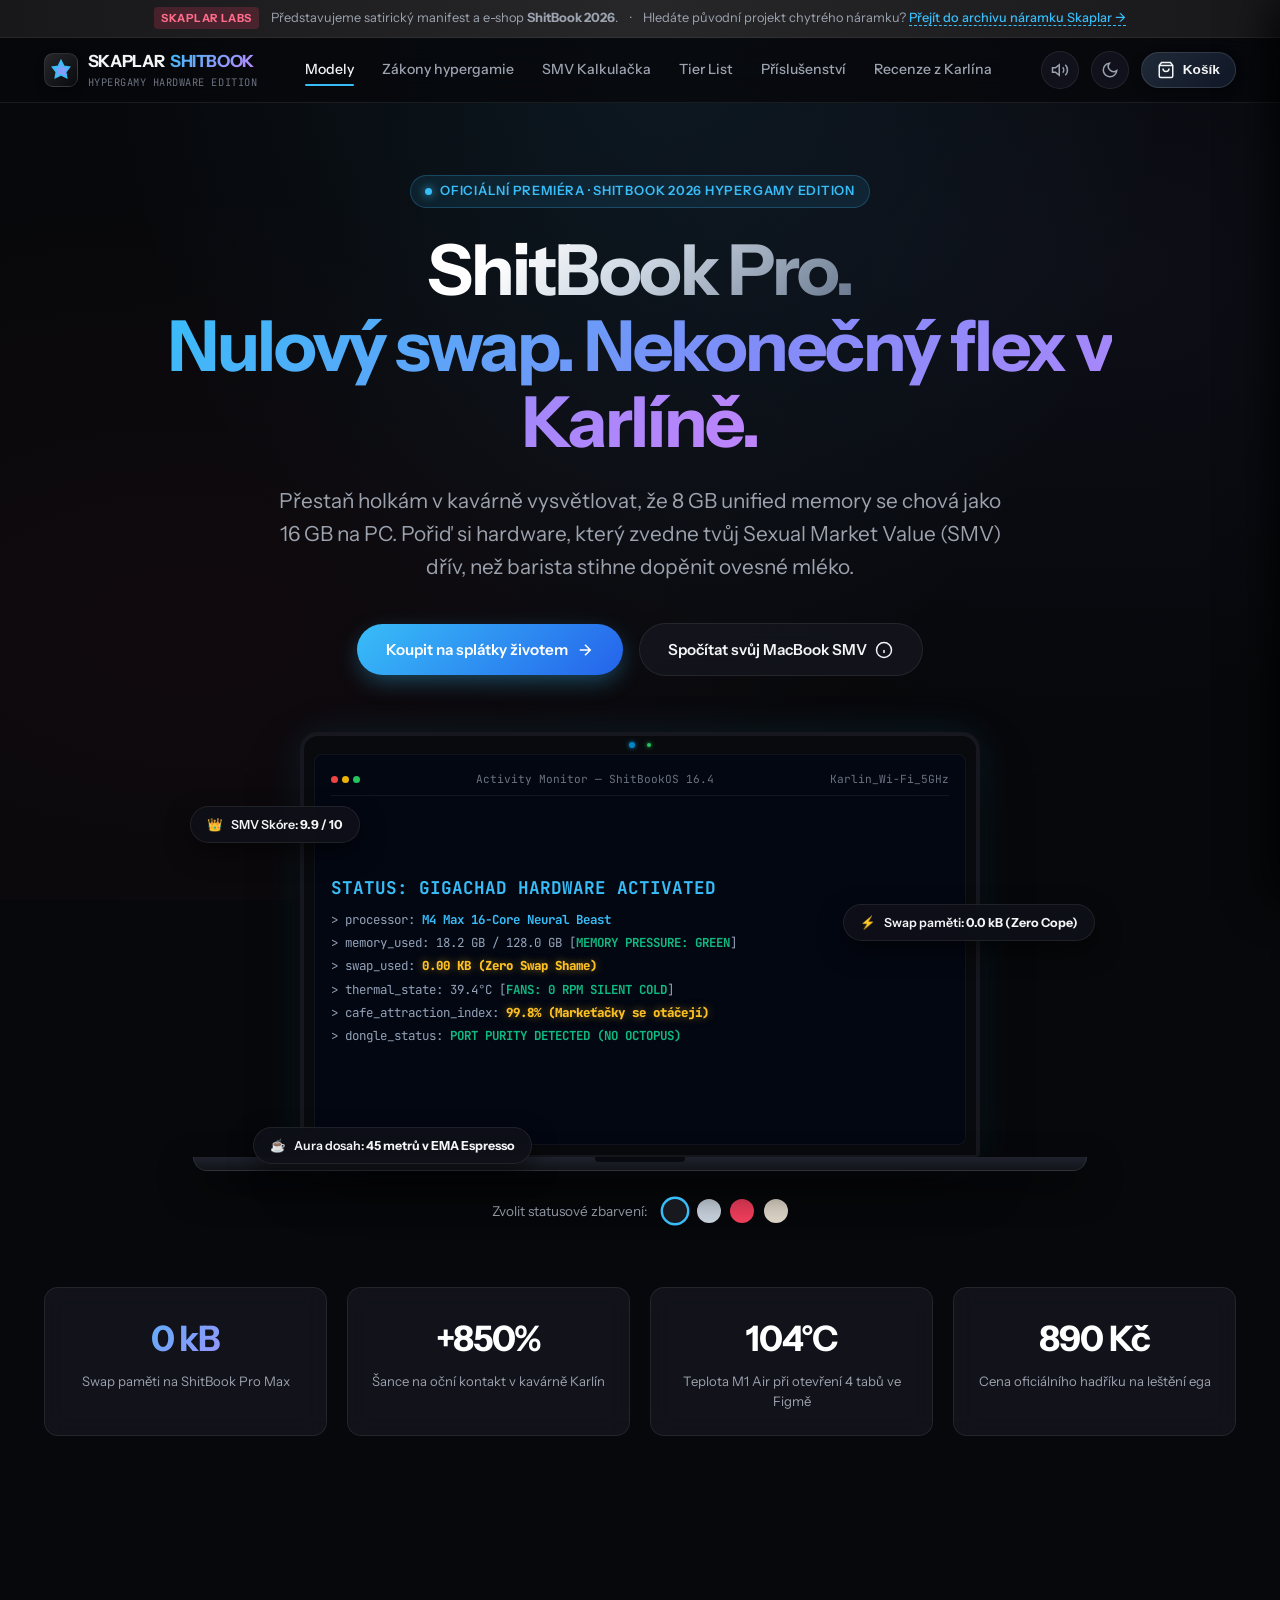
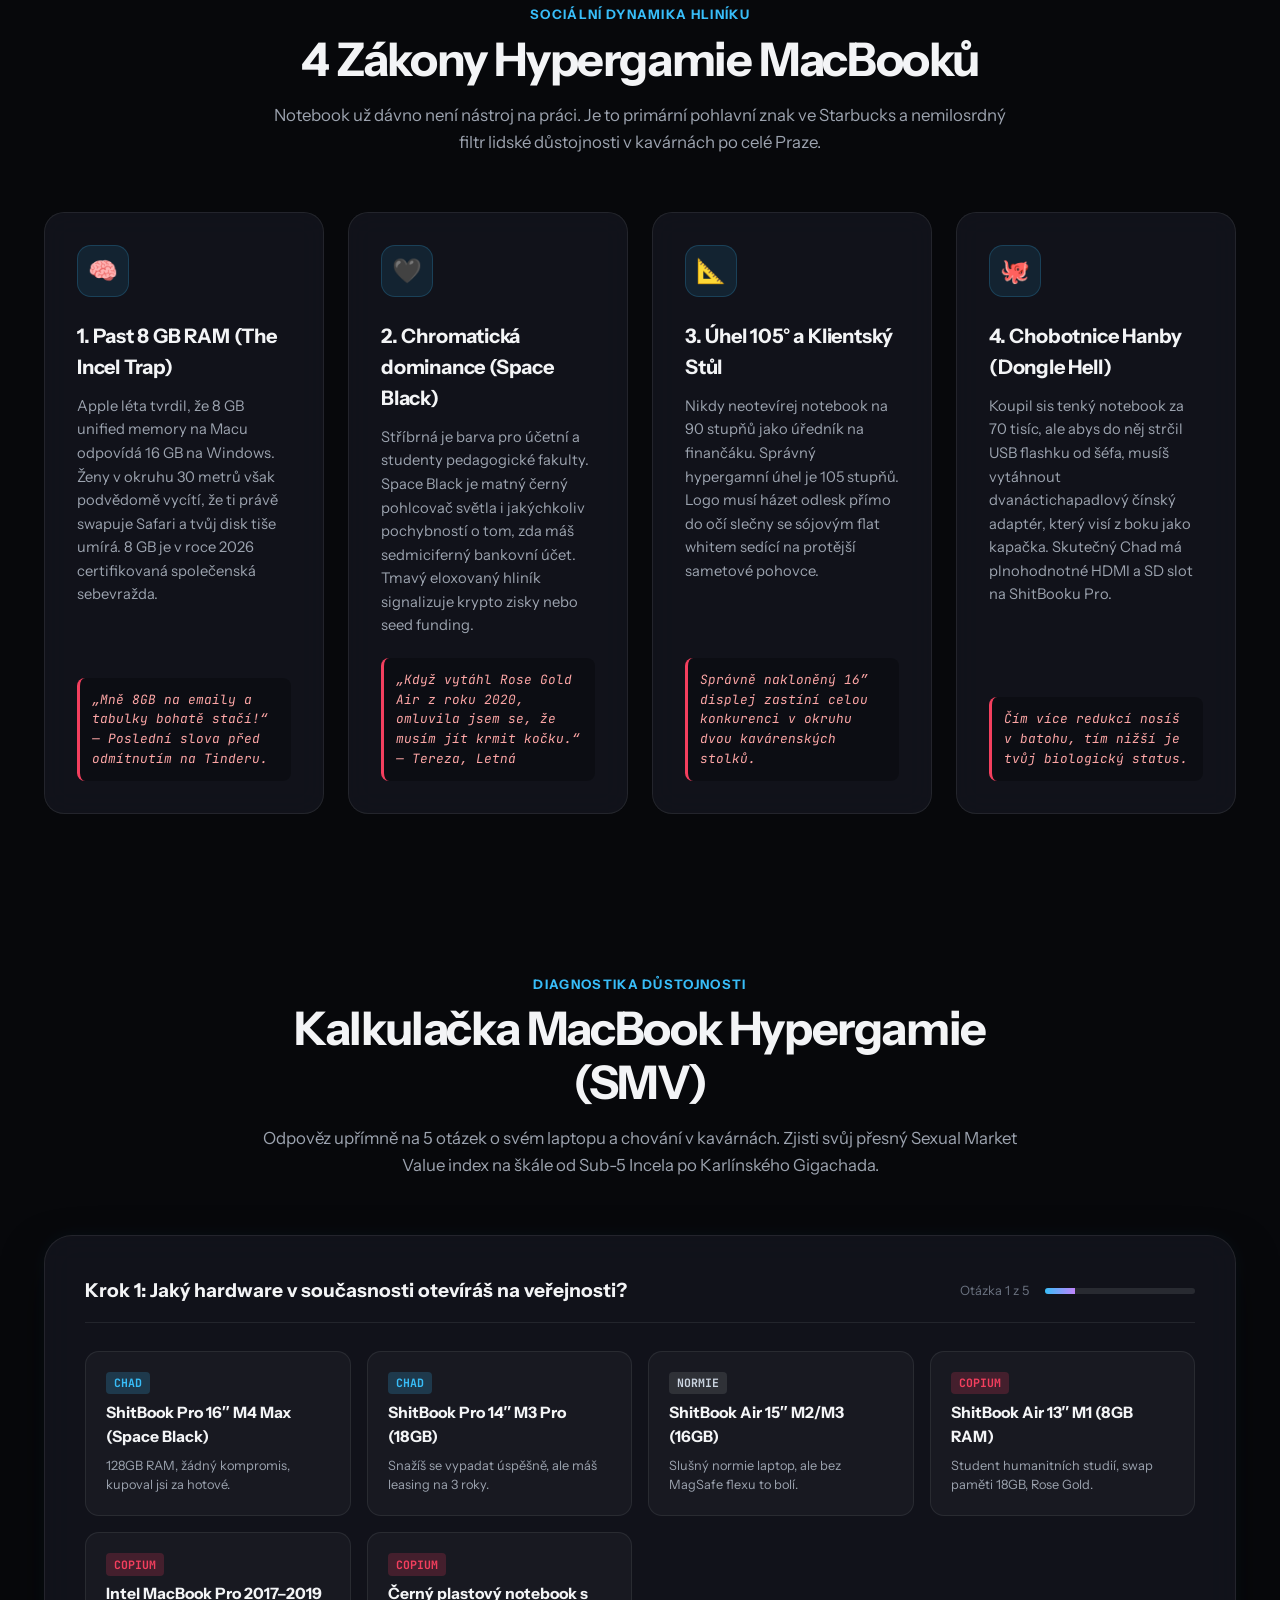
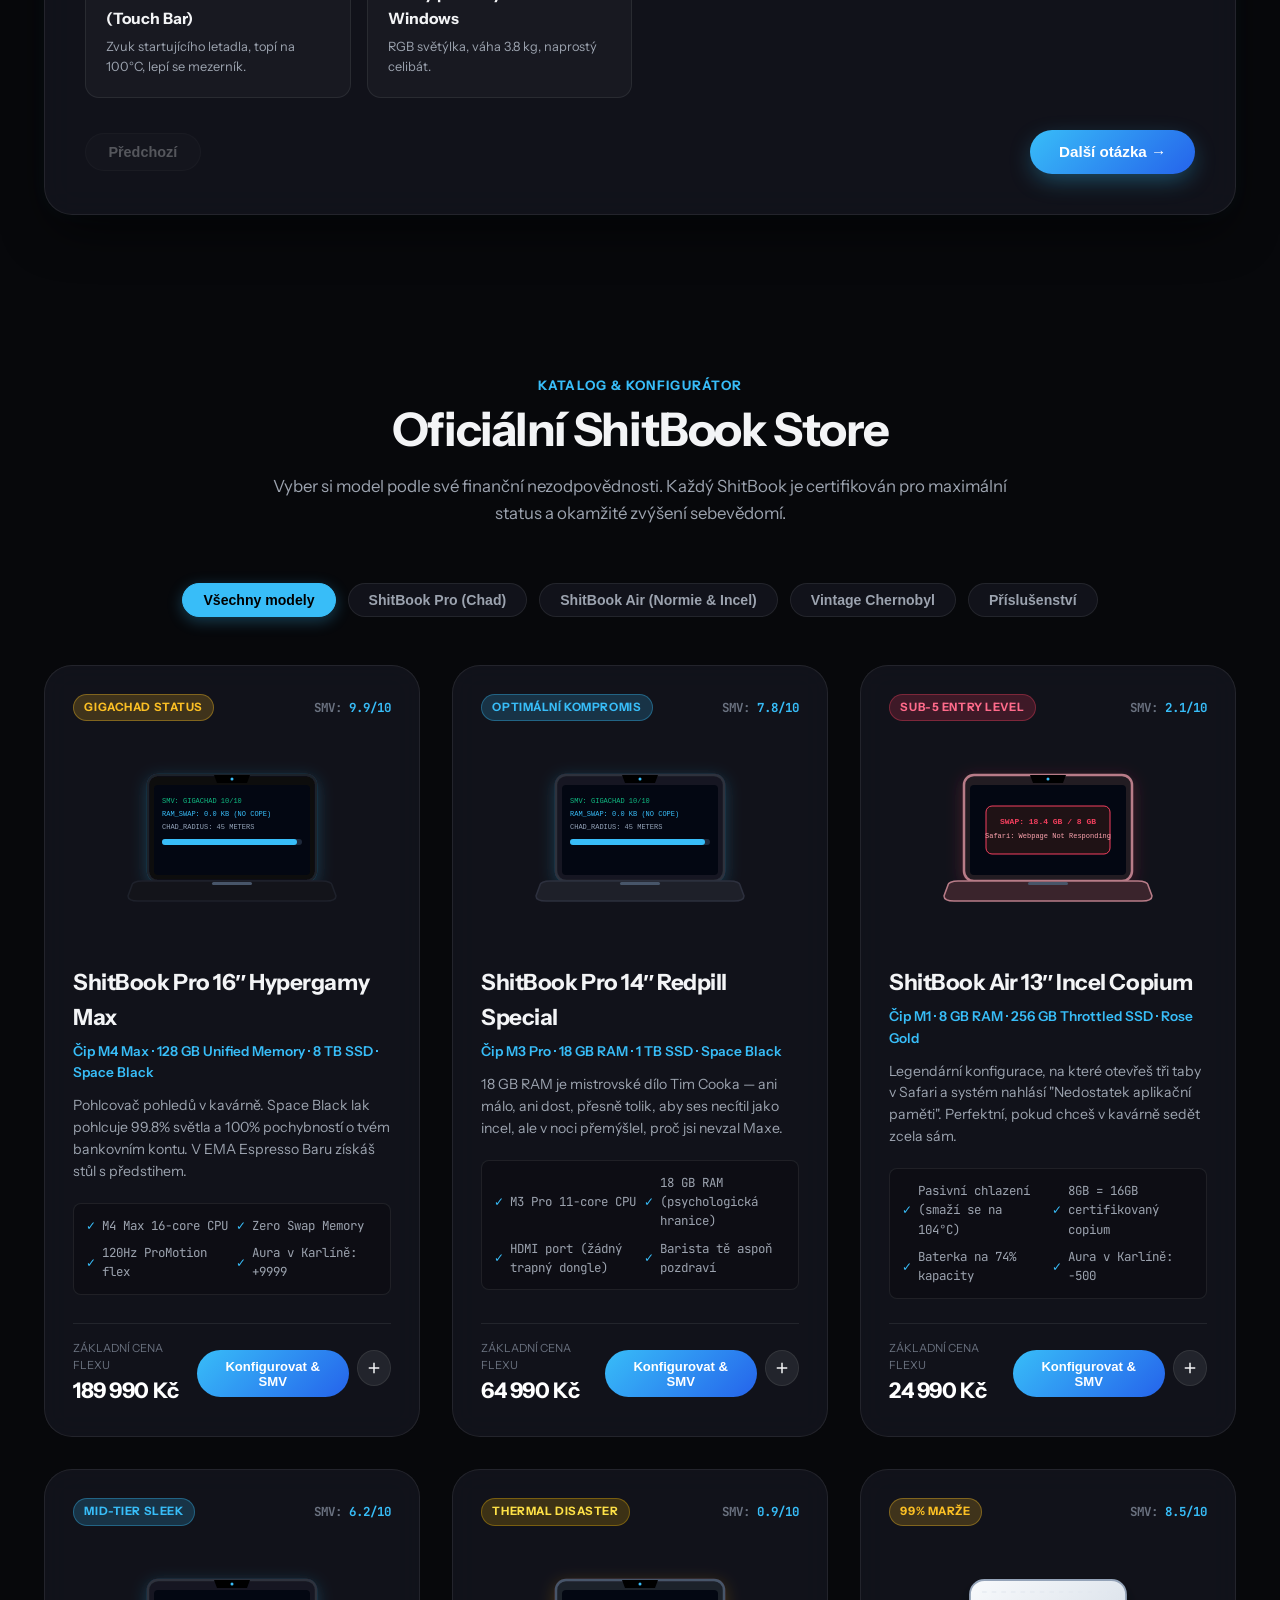
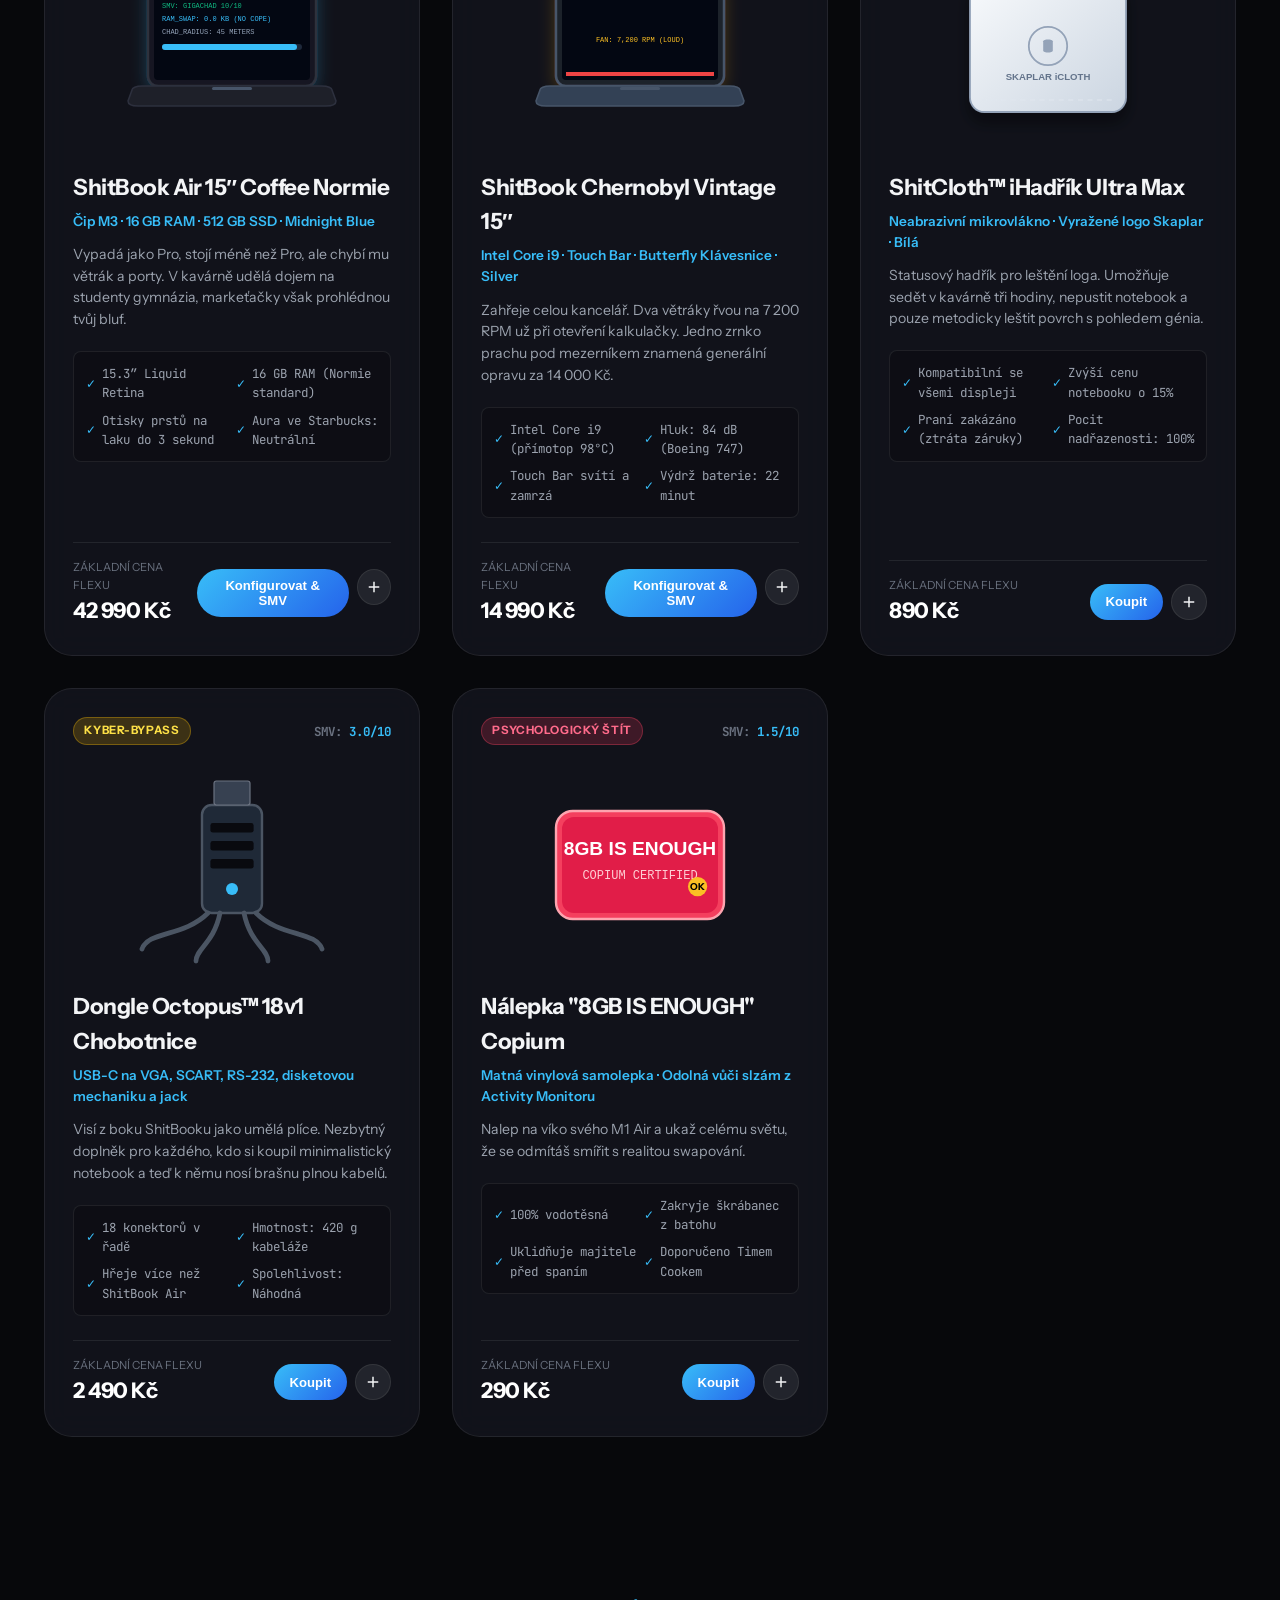
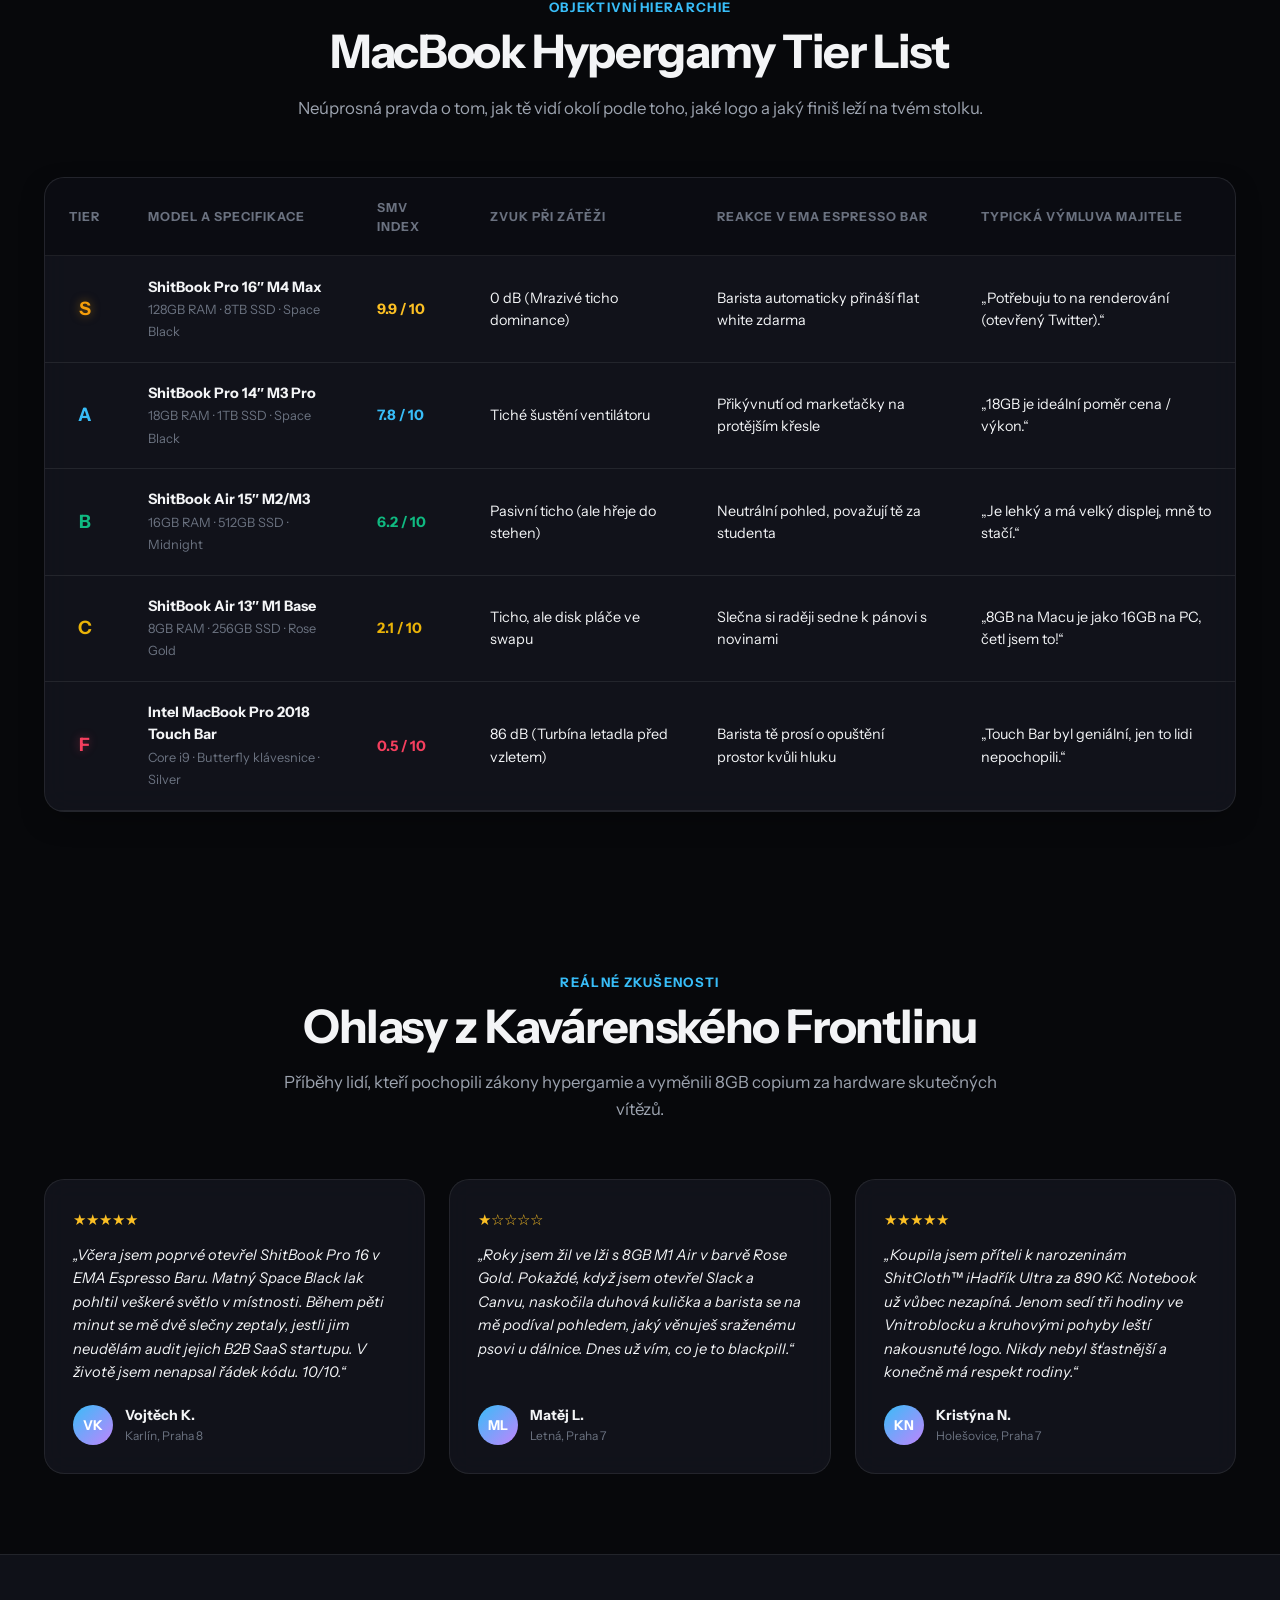
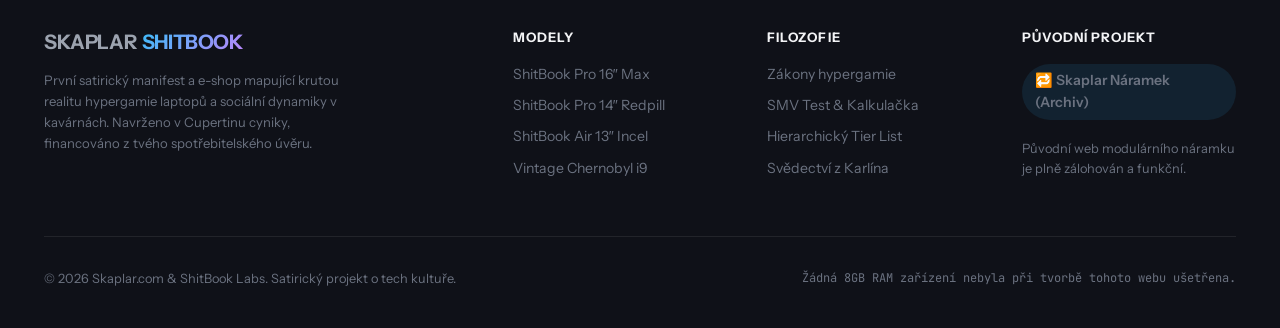
==== commit 18429d50: "ShitBook — hypergamie MacBooku, eshop & blackpill kalkulacka (skaplar.com)" ====
--- a/index.html
+++ b/index.html
@@ -1,316 +1,690 @@
 <!doctype html>
-<html lang="cs">
+<html lang="cs" data-theme="dark">
 <head>
-<meta charset="utf-8">
-<meta name="viewport" content="width=device-width, initial-scale=1">
-<title>Skaplar — modulární náramek bez displeje</title>
-<meta name="description" content="Skaplar je chytrý náramek bez displeje a bez notifikací. Skládá se z článků, každý článek je modul a vy si vyberete, co bude měřit.">
-<meta name="theme-color" content="#ffffff">
-<link rel="icon" href="favicon.svg" type="image/svg+xml">
-<script>
-  try { if (localStorage.getItem('skaplar-theme') === 'dark') document.documentElement.dataset.theme = 'dark'; } catch (e) {}
-</script>
-<link rel="preconnect" href="https://fonts.googleapis.com">
-<link rel="preconnect" href="https://fonts.gstatic.com" crossorigin>
-<link rel="stylesheet" href="https://fonts.googleapis.com/css2?family=Familjen+Grotesk:wght@500;600;700&family=Instrument+Sans:wght@400;500;600&family=JetBrains+Mono:wght@400;500&display=swap">
-<link rel="stylesheet" href="css/style.css">
-<script src="js/main.js" defer></script>
+  <meta charset="utf-8">
+  <meta name="viewport" content="width=device-width, initial-scale=1">
+  <title>Skaplar ShitBook — Hypergamie a Blackpill MacBooků</title>
+  <meta name="description" content="Oficiální e-shop a manifest hypergamie MacBooků. Zjisti svůj Sexual Market Value (SMV) v kavárně, přestaň copovat s 8GB RAM a pořiď si ShitBook Pro Space Black.">
+  <meta name="theme-color" content="#07080b">
+  
+  <link rel="icon" href="favicon.svg" type="image/svg+xml">
+  
+  <!-- Preconnect to Google Fonts -->
+  <link rel="preconnect" href="https://fonts.googleapis.com">
+  <link rel="preconnect" href="https://fonts.gstatic.com" crossorigin>
+  <link rel="stylesheet" href="https://fonts.googleapis.com/css2?family=Instrument+Sans:wght@400;500;600;700;800&family=JetBrains+Mono:wght@400;500;700&display=swap">
+  
+  <!-- Main Stylesheet -->
+  <link rel="stylesheet" href="css/shitbook.css">
+  
+  <!-- App Script -->
+  <script src="js/shitbook.js" defer></script>
 </head>
 <body>
-<a class="skip" href="#obsah">Přeskočit na obsah</a>
-
-<svg width="0" height="0" style="position:absolute" aria-hidden="true">
-  <symbol id="mark" viewBox="0 0 32 32"><path d="M12 6H24Q26 6 26 8V12H22V20H26V24Q26 26 24 26H12Q10 26 10 24V20H7Q6 20 6 19V13Q6 12 7 12H10V8Q10 6 12 6Z"/></symbol>
-</svg>
-
-<header class="top">
-  <div class="wrap top__in">
-    <a class="logo" href="#"><svg class="logo__mark" aria-hidden="true"><use href="#mark"/></svg>SKAPLAR</a>
-    <div class="top__right">
-      <nav class="nav" aria-label="Sekce">
-        <a href="#koncept">Koncept</a>
-        <a href="#sestavit">Sestavit</a>
-        <a href="#spoj">Spoj</a>
-        <a href="#vyvoj">Vývoj</a>
+  <a class="skip-link" href="#obsah">Přeskočit na obsah</a>
+
+  <!-- Top Notice Bar (Archival link to original wristband) -->
+  <div class="top-notice-bar">
+    <span class="notice-pill">SKAPLAR LABS</span>
+    <span>Představujeme satirický manifest a e-shop <strong>ShitBook 2026</strong>.</span>
+    <span>·</span>
+    <span>Hledáte původní projekt chytrého náramku? <a href="original.html">Přejít do archivu náramku Skaplar &rarr;</a></span>
+  </div>
+
+  <!-- Sticky Navbar -->
+  <header class="site-nav">
+    <div class="container nav-inner">
+      <a class="brand-group" href="#" aria-label="Skaplar ShitBook Domů">
+        <div class="brand-logo-wrap">
+          <svg viewBox="0 0 24 24" fill="none" stroke="currentColor" stroke-width="2">
+            <path d="M12 2L15 8L21 9L17 14L18 20L12 17L6 20L7 14L3 9L9 8L12 2Z" fill="url(#brandGrad)" stroke="#38bdf8"/>
+            <defs>
+              <linearGradient id="brandGrad" x1="0%" y1="0%" x2="100%" y2="100%">
+                <stop offset="0%" stop-color="#38bdf8"/>
+                <stop offset="100%" stop-color="#c084fc"/>
+              </linearGradient>
+            </defs>
+          </svg>
+        </div>
+        <div class="brand-text">
+          <div class="brand-title">SKAPLAR <span>SHITBOOK</span></div>
+          <div class="brand-sub">Hypergamy Hardware Edition</div>
+        </div>
+      </a>
+
+      <nav class="nav-links" aria-label="Hlavní navigace">
+        <a class="nav-link active" href="#modely">Modely</a>
+        <a class="nav-link" href="#zakony">Zákony hypergamie</a>
+        <a class="nav-link" href="#kalkulacka">SMV Kalkulačka</a>
+        <a class="nav-link" href="#tier-list">Tier List</a>
+        <a class="nav-link" href="#prislusenstvi">Příslušenství</a>
+        <a class="nav-link" href="#recenze">Recenze z Karlína</a>
       </nav>
-      <button class="theme" id="themeToggle" type="button" aria-pressed="false" aria-label="Tmavý režim">
-        <svg class="theme__sun" viewBox="0 0 24 24" aria-hidden="true"><circle cx="12" cy="12" r="4"/><path d="M12 2.5v2M12 19.5v2M2.5 12h2M19.5 12h2M5.3 5.3l1.4 1.4M17.3 17.3l1.4 1.4M5.3 18.7l1.4-1.4M17.3 6.7l1.4-1.4"/></svg>
-        <svg class="theme__moon" viewBox="0 0 24 24" aria-hidden="true"><path d="M20 14.2A8 8 0 0 1 9.8 4a8 8 0 1 0 10.2 10.2Z"/></svg>
-      </button>
-    </div>
-  </div>
-</header>
-
-<main id="obsah">
-
-  <section class="hero">
-    <div class="wrap hero__grid">
-      <div class="hero__text">
-        <p class="kicker">Modulární náramek bez displeje</p>
-        <h1 class="hero__mark">SKAPLAR</h1>
-        <p class="hero__lede">Náramek bez displeje a&nbsp;bez notifikací. Skládá se z&nbsp;článků, každý článek je modul a&nbsp;vy si vyberete, co bude měřit.</p>
-        <div class="hero__cta">
-          <a class="btn btn--primary" href="#sestavit">Sestavit náramek<svg class="btn__icon" viewBox="0 0 16 16" aria-hidden="true"><path d="M3 8h9M8.5 4.5 12 8l-3.5 3.5"/></svg></a>
-          <a class="btn btn--ghost" href="#spoj">Jak drží moduly</a>
-        </div>
-        <dl class="stats">
-          <div><dt>displejů</dt><dd>0</dd></div>
-          <div><dt>modulů k&nbsp;dokoupení</dt><dd>9</dd></div>
-          <div><dt>velikosti článků</dt><dd>3</dd></div>
-        </dl>
-      </div>
-
-      <figure class="hero__photo">
-        <div class="photo">
-          <img src="img/bandprototype.webp" width="1024" height="1024" alt="Vizualizace prototypu: černý článkový náramek bez displeje s kovovými spoji mezi články" fetchpriority="high">
-          <span class="pin pin--l" style="left:43.6%;top:20.8%"><b>Spoj</b></span>
-          <span class="pin pin--r" style="left:70.8%;top:37.6%"><b>Senzor tepu</b></span>
-          <span class="pin pin--l" style="left:25.6%;top:73.4%"><b>NFC</b></span>
-          <span class="pin pin--l" style="left:63.5%;top:63.5%"><b>Baterie</b></span>
-        </div>
-        <figcaption>Vizualizace prototypu</figcaption>
-      </figure>
-    </div>
-  </section>
-
-  <section class="section" id="koncept" aria-labelledby="koncept-h">
-    <div class="wrap">
-      <div class="head">
-        <div>
-          <p class="kicker">Koncept</p>
-          <h2 id="koncept-h">Data ano, notifikace ne</h2>
-        </div>
-        <div class="head__text">
-          <p>Chytré hodinky dnes umí upozornit na nepravidelný srdeční rytmus a&nbsp;lidé takové funkce chtějí. Spolu s&nbsp;nimi ale dostanou na ruku displej a&nbsp;notifikace.</p>
-          <p>Skaplar si nechává měření a&nbsp;displej vynechává. Náramek je rozdělený na články, každý článek je modul a&nbsp;skládáte jen ty, které potřebujete. Platíte tak jen za to, co opravdu použijete.</p>
-        </div>
-      </div>
-
-      <dl class="spec">
-        <div><dt>Displej</dt><dd>Žádný</dd></div>
-        <div><dt>Tvar</dt><dd>Článkový náramek velikosti sportovních náramků Garmin, články designem jako u&nbsp;kovových hodinek</dd></div>
-        <div><dt>Spojení s telefonem</dt><dd>Bluetooth Low Energy. Zvažujeme i&nbsp;NFC, které ušetří místo.</dd></div>
-        <div><dt>Moduly</dt><dd>6&nbsp;funkcí v&nbsp;základu, 9&nbsp;dokoupitelných modulů ve třech velikostech</dd></div>
-        <div><dt>Barvy</dt><dd><span class="sw sw--black" aria-hidden="true"></span>Volcanic Black <span class="sw sw--grey" aria-hidden="true"></span>Glacier Grey, matné a&nbsp;libovolně kombinovatelné</dd></div>
-        <div><dt>Open source</dt><dd>O&nbsp;nových modulech rozhoduje komunita</dd></div>
-      </dl>
-    </div>
-  </section>
-
-  <section class="section section--tint section--compact" id="nazev" aria-labelledby="nazev-h">
-    <div class="wrap">
-      <div class="head head--tight">
-        <div>
-          <p class="kicker">Název</p>
-          <h2 id="nazev-h">Proč Skaplar</h2>
-        </div>
-        <div class="head__text">
-          <p>Spojení islandského kořene „skap“ a&nbsp;slova „modular“.</p>
-        </div>
-      </div>
-
-      <div class="words">
-        <article class="word">
-          <p class="word__term" lang="is">skap</p>
-          <p class="word__def">nálada, stav mysli, kondice</p>
-          <p class="word__note">To, co náramek sleduje.</p>
-        </article>
-        <article class="word">
-          <p class="word__term" lang="is">að skapa</p>
-          <p class="word__def">tvořit, tvarovat, skládat</p>
-          <p class="word__note">Náramek si poskládáte sami.</p>
-        </article>
-        <article class="word">
-          <p class="word__term">Island</p>
-          <p class="word__def">ticho bez displejů a&nbsp;notifikací</p>
-          <p class="word__note">A&nbsp;odolnost vůči vodě a&nbsp;potu.</p>
-        </article>
-      </div>
-    </div>
-  </section>
-
-  <section class="section build" id="sestavit" aria-labelledby="sestavit-h">
-    <div class="wrap">
-      <div class="head">
-        <div>
-          <p class="kicker">Konfigurátor</p>
-          <h2 id="sestavit-h">Sestavte si náramek</h2>
-        </div>
-        <div class="head__text">
-          <p>Základ je v&nbsp;každém náramku. Moduly mají tři velikosti, baterií můžete přidat i&nbsp;víc a&nbsp;náramek s&nbsp;každým článkem roste.</p>
-        </div>
-      </div>
-
-      <div class="sets">
-        <div class="sets__row">
-          <div class="sets__own" id="setOwn"></div>
-          <span class="sets__label">Ukázky</span>
-          <div class="sets__presets" id="setPresets" role="group" aria-label="Ukázkové sestavy"></div>
-        </div>
-        <div class="sets__info">
-          <p id="setDesc"></p>
-          <button class="btn btn--small btn--ghost" id="adopt" type="button" hidden></button>
-        </div>
-      </div>
-
-      <div class="stage">
-        <div class="stage__bar">
-          <p class="stage__name" id="stageName"></p>
-          <p class="readout" id="readout" aria-live="polite"></p>
-        </div>
-        <div class="stage__chain" id="chainWrap">
-          <svg class="chain" id="chain" role="img" aria-label="Náramek"></svg>
-        </div>
-      </div>
-
-      <div class="build__grid">
-        <aside class="base" aria-labelledby="base-h">
-          <h3 class="label label--accent" id="base-h">V základu · velký článek</h3>
-          <ul class="base__list" id="baseList"></ul>
-        </aside>
-
-        <div class="mods" id="mods">
-          <div class="mods__head">
-            <h3 class="label">Dokoupitelné moduly</h3>
-            <p class="mods__hint" id="modsHint"></p>
-          </div>
-          <div class="mods__grid" id="modGrid"></div>
-        </div>
-      </div>
-    </div>
-  </section>
-
-  <section class="section section--tint" id="spoj" aria-labelledby="spoj-h">
-    <div class="wrap">
-      <div class="head">
-        <div>
-          <p class="kicker">Spoj</p>
-          <h2 id="spoj-h">Jak drží moduly u&nbsp;sebe</h2>
-        </div>
-        <div class="head__text">
-          <p>Každý modul má na jedné straně kovový jazýček (samec) a&nbsp;na druhé drážku (samici). Jazýček se zasune do drážky sousedního modulu, zacvakne a&nbsp;funguje jako kloub, takže náramek kopíruje zápěstí.</p>
-        </div>
-      </div>
-
-      <div class="joint">
-        <figure class="fig">
-          <svg class="diagram" viewBox="0 0 560 220" role="img" aria-label="Pohled shora: drážka se dvěma otvory na jednom modulu a kovový jazýček se dvěma západkami na druhém modulu">
-            <g class="d-arrow">
-              <line x1="304" y1="30" x2="230" y2="30"/>
-              <path d="M236 25 L228 30 L236 35"/>
-            </g>
-            <text class="d-text" x="266" y="18" text-anchor="middle">zasunout</text>
-
-            <rect class="d-body" x="24" y="50" width="196" height="120" rx="14"/>
-            <rect class="d-bevel" x="29" y="55" width="186" height="110" rx="10"/>
-            <rect class="d-slot" x="194" y="78" width="26" height="64" rx="2"/>
-            <rect class="d-hole" x="202" y="84" width="11" height="12" rx="1.5"/>
-            <rect class="d-hole" x="202" y="124" width="11" height="12" rx="1.5"/>
-            <rect class="d-gold" x="213" y="100" width="6" height="3" rx="1"/>
-            <rect class="d-gold" x="213" y="106" width="6" height="3" rx="1"/>
-            <rect class="d-gold" x="213" y="112" width="6" height="3" rx="1"/>
-            <rect class="d-gold" x="213" y="118" width="6" height="3" rx="1"/>
-
-            <rect class="d-body" x="320" y="50" width="216" height="120" rx="14"/>
-            <rect class="d-bevel" x="325" y="55" width="206" height="110" rx="10"/>
-            <rect class="d-plate" x="286" y="80" width="58" height="60" rx="3"/>
-            <line class="d-seam" x1="315" y1="81" x2="315" y2="139"/>
-            <rect class="d-plate" x="278" y="86" width="9" height="12" rx="1.5"/>
-            <rect class="d-plate" x="278" y="122" width="9" height="12" rx="1.5"/>
-            <rect class="d-gold" x="289" y="100" width="7" height="3" rx="1"/>
-            <rect class="d-gold" x="289" y="106" width="7" height="3" rx="1"/>
-            <rect class="d-gold" x="289" y="112" width="7" height="3" rx="1"/>
-            <rect class="d-gold" x="289" y="118" width="7" height="3" rx="1"/>
-
-            <line class="d-lead" x1="207" y1="146" x2="207" y2="186"/>
-            <text class="d-text" x="216" y="203" text-anchor="end">samice · drážka</text>
-            <line class="d-lead" x1="300" y1="144" x2="300" y2="186"/>
-            <text class="d-text" x="290" y="203">samec · kovový jazýček</text>
+
+      <div class="nav-actions">
+        <!-- Sound FX Button -->
+        <button class="sound-btn" id="soundToggleBtn" type="button" aria-label="Přepnout zvukové efekty" title="Zvukové efekty">
+          <svg viewBox="0 0 24 24" fill="none" stroke="currentColor" stroke-width="2">
+            <polygon points="11 5 6 9 2 9 2 15 6 15 11 19 11 5"></polygon>
+            <path d="M19.07 4.93a10 10 0 0 1 0 14.14M15.54 8.46a5 5 0 0 1 0 7.07"></path>
           </svg>
-          <figcaption>Shora, rozpojeno</figcaption>
-        </figure>
-
-        <figure class="fig">
-          <svg class="diagram" viewBox="0 0 560 220" role="img" aria-label="Z boku: kovový můstek spojuje dva moduly a na čepu se ohýbá jako kloub">
-            <rect class="d-body" x="60" y="100" width="190" height="28" rx="10"/>
-            <rect class="d-plate" x="226" y="94" width="31" height="7" rx="2"/>
-
-            <g class="bend">
-              <rect class="d-body" x="260" y="100" width="190" height="28" rx="10"/>
-              <rect class="d-plate" x="253" y="94" width="31" height="7" rx="2"/>
-            </g>
-
-            <circle class="d-metal" cx="255" cy="104" r="5"/>
-            <circle class="d-pivot" cx="255" cy="104" r="1.8"/>
-
-            <g class="d-arrow">
-              <path d="M466 63 A215 215 0 0 1 466 145"/>
-              <path d="M462.4 70.8 L466 63 L472.2 68.9"/>
-              <path d="M462.4 137.2 L466 145 L472.2 139.1"/>
-            </g>
-            <text class="d-text" x="480" y="108">kloub</text>
-
-            <line class="d-lead" x1="242" y1="90" x2="242" y2="56"/>
-            <text class="d-text" x="242" y="46" text-anchor="middle">kovový můstek</text>
-            <line class="d-lead" x1="255" y1="132" x2="255" y2="170"/>
-            <text class="d-text" x="255" y="188" text-anchor="middle">čep</text>
+        </button>
+
+        <!-- Theme Toggle Button -->
+        <button class="theme-btn" id="themeToggleBtn" type="button" aria-label="Přepnout barevný režim" title="Space Black / Silver">
+          <svg viewBox="0 0 24 24" fill="none" stroke="currentColor" stroke-width="2">
+            <path d="M21 12.79A9 9 0 1 1 11.21 3 7 7 0 0 0 21 12.79z"></path>
           </svg>
-          <figcaption>Z boku, spojeno</figcaption>
-        </figure>
-      </div>
-
-      <div class="joint__info">
-        <ol class="steps">
-          <li><b>Zasunout.</b> Kovový jazýček jednoho modulu se zasune do drážky druhého.</li>
-          <li><b>Zacvaknout.</b> Dvě západky na konci jazýčku zacvaknou do otvorů v&nbsp;drážce.</li>
-          <li><b>Ohýbat.</b> Jazýček je uprostřed na čepu, takže se spoj ohýbá jako koleno.</li>
-        </ol>
-
-        <div class="contacts">
-          <h3 class="contacts__h">Kontakty <span class="tag">návrh</span></h3>
-          <p>Na jazýčku jsou 4&nbsp;kontaktní plošky, v&nbsp;drážce 4&nbsp;pružné kontakty. Po zacvaknutí na sebe dosednou a&nbsp;přes čep vedou dál i&nbsp;při ohnutí.</p>
-          <table class="pins">
+        </button>
+
+        <!-- Cart Button -->
+        <button class="cart-toggle-btn" id="cartToggleBtn" type="button" aria-label="Otevřít nákupní košík">
+          <svg width="18" height="18" viewBox="0 0 24 24" fill="none" stroke="currentColor" stroke-width="2">
+            <path d="M6 2L3 6v14a2 2 0 0 0 2 2h14a2 2 0 0 0 2-2V6l-3-4z"></path>
+            <line x1="3" y1="6" x2="21" y2="6"></line>
+            <path d="M16 10a4 4 0 0 1-8 0"></path>
+          </svg>
+          <span>Košík</span>
+          <span class="cart-badge" id="cartBadge" style="display:none;">0</span>
+        </button>
+
+        <!-- Mobile Menu Toggle -->
+        <button class="mobile-menu-toggle" id="mobileMenuToggle" type="button" aria-label="Otevřít mobilní menu">
+          <svg viewBox="0 0 24 24" fill="none" stroke="currentColor" stroke-width="2">
+            <line x1="3" y1="12" x2="21" y2="12"></line>
+            <line x1="3" y1="6" x2="21" y2="6"></line>
+            <line x1="3" y1="18" x2="21" y2="18"></line>
+          </svg>
+        </button>
+      </div>
+    </div>
+  </header>
+
+  <main id="obsah">
+
+    <!-- HERO SECTION -->
+    <section class="hero-section">
+      <div class="container">
+        <div class="hero-badge">
+          <span class="pulse-dot"></span>
+          <span>Oficiální premiéra · ShitBook 2026 Hypergamy Edition</span>
+        </div>
+
+        <h1 class="hero-title">
+          <span class="gradient-text">ShitBook Pro.</span><br>
+          <span class="hyper-gradient">Nulový swap. Nekonečný flex v Karlíně.</span>
+        </h1>
+
+        <p class="hero-subtitle">
+          Přestaň holkám v kavárně vysvětlovat, že 8&nbsp;GB unified memory se chová jako 16&nbsp;GB na PC. Pořiď si hardware, který zvedne tvůj Sexual Market Value (SMV) dřív, než barista stihne dopěnit ovesné mléko.
+        </p>
+
+        <div class="hero-actions">
+          <a class="btn-primary" href="#modely">
+            <span>Koupit na splátky životem</span>
+            <svg width="18" height="18" viewBox="0 0 24 24" fill="none" stroke="currentColor" stroke-width="2"><path d="M5 12h14M12 5l7 7-7 7"/></svg>
+          </a>
+          <a class="btn-secondary" href="#kalkulacka">
+            <span>Spočítat svůj MacBook SMV</span>
+            <svg width="18" height="18" viewBox="0 0 24 24" fill="none" stroke="currentColor" stroke-width="2"><circle cx="12" cy="12" r="10"/><path d="M12 16v-4M12 8h.01"/></svg>
+          </a>
+        </div>
+
+        <!-- 3D INTERACTIVE HERO LAPTOP MOCKUP -->
+        <div class="hero-mockup-wrapper">
+          <div class="hero-floating-pill pill-left">
+            <span>👑</span>
+            <span>SMV Skóre: <strong>9.9 / 10</strong></span>
+          </div>
+          <div class="hero-floating-pill pill-right">
+            <span>⚡</span>
+            <span>Swap paměti: <strong>0.0 kB (Zero Cope)</strong></span>
+          </div>
+          <div class="hero-floating-pill pill-bottom">
+            <span>☕</span>
+            <span>Aura dosah: <strong>45 metrů v EMA Espresso</strong></span>
+          </div>
+
+          <div class="laptop-3d">
+            <div class="laptop-lid color-spaceblack" id="heroLaptopLid">
+              <div class="laptop-notch">
+                <div class="camera-lens"></div>
+                <div class="sensor-light"></div>
+              </div>
+              <div class="laptop-screen">
+                <div class="screen-header">
+                  <div class="screen-dots">
+                    <span class="screen-dot r"></span>
+                    <span class="screen-dot y"></span>
+                    <span class="screen-dot g"></span>
+                  </div>
+                  <span>Activity Monitor — ShitBookOS 16.4</span>
+                  <span>Karlin_Wi-Fi_5GHz</span>
+                </div>
+                <div class="screen-body">
+                  <div class="screen-title">STATUS: GIGACHAD HARDWARE ACTIVATED</div>
+                  <div class="terminal-line">> processor: <strong>M4 Max 16-Core Neural Beast</strong></div>
+                  <div class="terminal-line">> memory_used: 18.2 GB / 128.0 GB [<span class="val-good">MEMORY PRESSURE: GREEN</span>]</div>
+                  <div class="terminal-line">> swap_used: <span class="val-god">0.00 KB (Zero Swap Shame)</span></div>
+                  <div class="terminal-line">> thermal_state: 39.4°C [<span class="val-good">FANS: 0 RPM SILENT COLD</span>]</div>
+                  <div class="terminal-line">> cafe_attraction_index: <span class="val-god">99.8% (Markeťačky se otáčejí)</span></div>
+                  <div class="terminal-line">> dongle_status: <span class="val-good">PORT PURITY DETECTED (NO OCTOPUS)</span></div>
+                </div>
+              </div>
+            </div>
+            <div class="laptop-base">
+              <div class="laptop-notch-cutout"></div>
+            </div>
+          </div>
+
+          <!-- Color Swatches Row -->
+          <div class="color-picker-row">
+            <span class="color-picker-label">Zvolit statusové zbarvení:</span>
+            <div class="color-swatch-list">
+              <button class="color-swatch swatch-spaceblack active" data-color="spaceblack" title="Space Black (Chad)"></button>
+              <button class="color-swatch swatch-silver" data-color="silver" title="Silver (Účetní)"></button>
+              <button class="color-swatch swatch-rosegold" data-color="rosegold" title="Rose Gold (Incel)"></button>
+              <button class="color-swatch swatch-starlight" data-color="starlight" title="Starlight (Normie)"></button>
+            </div>
+          </div>
+        </div>
+
+        <!-- STATS BAR -->
+        <div class="stats-bar">
+          <div class="stat-box">
+            <div class="stat-val accent">0 kB</div>
+            <div class="stat-label">Swap paměti na ShitBook Pro Max</div>
+          </div>
+          <div class="stat-box">
+            <div class="stat-val">+850%</div>
+            <div class="stat-label">Šance na oční kontakt v kavárně Karlín</div>
+          </div>
+          <div class="stat-box">
+            <div class="stat-val">104°C</div>
+            <div class="stat-label">Teplota M1 Air při otevření 4 tabů ve Figmě</div>
+          </div>
+          <div class="stat-box">
+            <div class="stat-val">890 Kč</div>
+            <div class="stat-label">Cena oficiálního hadříku na leštění ega</div>
+          </div>
+        </div>
+
+      </div>
+    </section>
+
+    <!-- ZÁKONY HYPERGAMIE (THE BLACKPILL MANIFEST) -->
+    <section class="section" id="zakony">
+      <div class="container">
+        <div class="section-header">
+          <div class="section-kicker">Sociální Dynamika Hliníku</div>
+          <h2 class="section-title">4 Zákony Hypergamie MacBooků</h2>
+          <p class="section-desc">
+            Notebook už dávno není nástroj na práci. Je to primární pohlavní znak ve Starbucks a nemilosrdný filtr lidské důstojnosti v kavárnách po celé Praze.
+          </p>
+        </div>
+
+        <div class="pillars-grid">
+          <article class="pillar-card">
+            <div class="pillar-icon-box">🧠</div>
+            <h3 class="pillar-title">1. Past 8 GB RAM (The Incel Trap)</h3>
+            <p class="pillar-desc">
+              Apple léta tvrdil, že 8&nbsp;GB unified memory na Macu odpovídá 16&nbsp;GB na Windows. Ženy v okruhu 30 metrů však podvědomě vycítí, že ti právě swapuje Safari a tvůj disk tiše umírá. 8&nbsp;GB je v roce 2026 certifikovaná společenská sebevražda.
+            </p>
+            <div class="pillar-meme-quote">
+              „Mně 8GB na emaily a tabulky bohatě stačí!“ — Poslední slova před odmítnutím na Tinderu.
+            </div>
+          </article>
+
+          <article class="pillar-card">
+            <div class="pillar-icon-box">🖤</div>
+            <h3 class="pillar-title">2. Chromatická dominance (Space Black)</h3>
+            <p class="pillar-desc">
+              Stříbrná je barva pro účetní a studenty pedagogické fakulty. Space Black je matný černý pohlcovač světla i jakýchkoliv pochybností o tom, zda máš sedmiciferný bankovní účet. Tmavý eloxovaný hliník signalizuje krypto zisky nebo seed funding.
+            </p>
+            <div class="pillar-meme-quote">
+              „Když vytáhl Rose Gold Air z roku 2020, omluvila jsem se, že musím jít krmit kočku.“ — Tereza, Letná
+            </div>
+          </article>
+
+          <article class="pillar-card">
+            <div class="pillar-icon-box">📐</div>
+            <h3 class="pillar-title">3. Úhel 105° a Klientský Stůl</h3>
+            <p class="pillar-desc">
+              Nikdy neotevírej notebook na 90 stupňů jako úředník na finančáku. Správný hypergamní úhel je 105 stupňů. Logo musí házet odlesk přímo do očí slečny se sójovým flat whitem sedící na protější sametové pohovce.
+            </p>
+            <div class="pillar-meme-quote">
+              Správně nakloněný 16″ displej zastíní celou konkurenci v okruhu dvou kavárenských stolků.
+            </div>
+          </article>
+
+          <article class="pillar-card">
+            <div class="pillar-icon-box">🐙</div>
+            <h3 class="pillar-title">4. Chobotnice Hanby (Dongle Hell)</h3>
+            <p class="pillar-desc">
+              Koupil sis tenký notebook za 70 tisíc, ale abys do něj strčil USB flashku od šéfa, musíš vytáhnout dvanáctichapadlový čínský adaptér, který visí z boku jako kapačka. Skutečný Chad má plnohodnotné HDMI a SD slot na ShitBooku Pro.
+            </p>
+            <div class="pillar-meme-quote">
+              Čím více redukcí nosíš v batohu, tím nižší je tvůj biologický status.
+            </div>
+          </article>
+        </div>
+      </div>
+    </section>
+
+    <!-- SMV KALKULAČKA (INTERACTIVE QUIZ) -->
+    <section class="section" id="kalkulacka">
+      <div class="container">
+        <div class="section-header">
+          <div class="section-kicker">Diagnostika Důstojnosti</div>
+          <h2 class="section-title">Kalkulačka MacBook Hypergamie (SMV)</h2>
+          <p class="section-desc">
+            Odpověz upřímně na 5 otázek o svém laptopu a chování v kavárnách. Zjisti svůj přesný Sexual Market Value index na škále od Sub-5 Incela po Karlínského Gigachada.
+          </p>
+        </div>
+
+        <div class="calculator-wrap">
+          <!-- Quiz Step Panel -->
+          <div id="calcQuizPanel">
+            <div class="calc-step-header">
+              <div class="calc-step-title" id="calcQuestionTitle">Načítání otázky...</div>
+              <div style="display:flex;align-items:center;gap:1rem;">
+                <span style="font-size:0.8rem;color:var(--text-dim);" id="calcStepCounter">Otázka 1 z 5</span>
+                <div class="calc-progress-track">
+                  <div class="calc-progress-fill" id="calcProgressFill"></div>
+                </div>
+              </div>
+            </div>
+
+            <div class="calc-options-grid" id="calcOptionsGrid">
+              <!-- Rendered via JS -->
+            </div>
+
+            <div class="calc-controls">
+              <button class="btn-calc-nav" id="calcPrevBtn" type="button" disabled>Předchozí</button>
+              <button class="btn-primary" id="calcNextBtn" type="button" disabled>Další otázka &rarr;</button>
+            </div>
+          </div>
+
+          <!-- Result Panel -->
+          <div class="calc-result-panel" id="calcResultPanel">
+            <div style="font-size:0.85rem;color:var(--text-dim);text-transform:uppercase;letter-spacing:0.1em;">Výsledek analýzy tvého SMV</div>
+            <div class="result-gauge-wrap">
+              <div class="gauge-score" id="calcFinalScore">88</div>
+              <div class="gauge-max">ze 100 bodů</div>
+            </div>
+
+            <div class="result-tier-pill" id="calcFinalTier">Načítání...</div>
+
+            <div class="result-breakdown-grid">
+              <div class="breakdown-item">
+                <div class="breakdown-label">Dosah aury v kavárně</div>
+                <div class="breakdown-val" id="calcResAttraction">—</div>
+              </div>
+              <div class="breakdown-item">
+                <div class="breakdown-label">Hladina swapování paměti</div>
+                <div class="breakdown-val" id="calcResSwap">—</div>
+              </div>
+              <div class="breakdown-item">
+                <div class="breakdown-label">Šance na oční kontakt s baristou</div>
+                <div class="breakdown-val" id="calcResBarista">—</div>
+              </div>
+            </div>
+
+            <p class="result-diagnosis" id="calcFinalDiagnosis">
+              Načítání diagnózy...
+            </p>
+
+            <div style="display:flex;justify-content:center;gap:1rem;flex-wrap:wrap;">
+              <button class="btn-primary" id="calcShareBtn" type="button">
+                <span>Zkopírovat certifikát SMV</span>
+                <svg width="18" height="18" viewBox="0 0 24 24" fill="none" stroke="currentColor" stroke-width="2"><path d="M10 13a5 5 0 0 0 7.54.54l3-3a5 5 0 0 0-7.07-7.07l-1.72 1.71M14 11a5 5 0 0 0-7.54-.54l-3 3a5 5 0 0 0 7.07 7.07l1.71-1.71"/></svg>
+              </button>
+              <button class="btn-secondary" id="calcRestartBtn" type="button">
+                <span>Spustit test znovu</span>
+              </button>
+            </div>
+          </div>
+        </div>
+      </div>
+    </section>
+
+    <!-- E-SHOP: SHITBOOK STORE -->
+    <section class="section" id="modely">
+      <div class="container">
+        <div class="section-header">
+          <div class="section-kicker">Katalog & Konfigurátor</div>
+          <h2 class="section-title">Oficiální ShitBook Store</h2>
+          <p class="section-desc">
+            Vyber si model podle své finanční nezodpovědnosti. Každý ShitBook je certifikován pro maximální status a okamžité zvýšení sebevědomí.
+          </p>
+        </div>
+
+        <!-- Filter tabs -->
+        <div class="products-filter-bar">
+          <button class="filter-btn active" data-filter="all">Všechny modely</button>
+          <button class="filter-btn" data-filter="pro">ShitBook Pro (Chad)</button>
+          <button class="filter-btn" data-filter="air">ShitBook Air (Normie & Incel)</button>
+          <button class="filter-btn" data-filter="vintage">Vintage Chernobyl</button>
+          <button class="filter-btn" data-filter="acc" id="prislusenstvi">Příslušenství</button>
+        </div>
+
+        <!-- Product Cards Grid -->
+        <div class="products-grid" id="productsGrid">
+          <!-- Dynamically populated by js/shitbook.js -->
+        </div>
+      </div>
+    </section>
+
+    <!-- HYPERGAMY TIER LIST MATRIX -->
+    <section class="section" id="tier-list">
+      <div class="container">
+        <div class="section-header">
+          <div class="section-kicker">Objektivní Hierarchie</div>
+          <h2 class="section-title">MacBook Hypergamy Tier List</h2>
+          <p class="section-desc">
+            Neúprosná pravda o tom, jak tě vidí okolí podle toho, jaké logo a jaký finiš leží na tvém stolku.
+          </p>
+        </div>
+
+        <div class="tier-table-wrap">
+          <table class="tier-table">
+            <thead>
+              <tr>
+                <th>Tier</th>
+                <th>Model a specifikace</th>
+                <th>SMV Index</th>
+                <th>Zvuk při zátěži</th>
+                <th>Reakce v EMA Espresso Bar</th>
+                <th>Typická výmluva majitele</th>
+              </tr>
+            </thead>
             <tbody>
-              <tr><th scope="row">+</th><td>napájení</td></tr>
-              <tr><th scope="row">−</th><td>zem</td></tr>
-              <tr><th scope="row">SDA</th><td>data, I²C</td></tr>
-              <tr><th scope="row">SCL</th><td>takt, I²C</td></tr>
+              <tr>
+                <td class="tier-badge-cell rank-s">S</td>
+                <td>
+                  <strong>ShitBook Pro 16″ M4 Max</strong><br>
+                  <span style="font-size:0.8rem;color:var(--text-dim);">128GB RAM · 8TB SSD · Space Black</span>
+                </td>
+                <td><strong style="color:#fbbf24;">9.9 / 10</strong></td>
+                <td>0 dB (Mrazivé ticho dominance)</td>
+                <td>Barista automaticky přináší flat white zdarma</td>
+                <td>„Potřebuju to na renderování (otevřený Twitter).“</td>
+              </tr>
+              <tr>
+                <td class="tier-badge-cell rank-a">A</td>
+                <td>
+                  <strong>ShitBook Pro 14″ M3 Pro</strong><br>
+                  <span style="font-size:0.8rem;color:var(--text-dim);">18GB RAM · 1TB SSD · Space Black</span>
+                </td>
+                <td><strong style="color:#38bdf8;">7.8 / 10</strong></td>
+                <td>Tiché šustění ventilátoru</td>
+                <td>Přikývnutí od markeťačky na protějším křesle</td>
+                <td>„18GB je ideální poměr cena / výkon.“</td>
+              </tr>
+              <tr>
+                <td class="tier-badge-cell rank-b">B</td>
+                <td>
+                  <strong>ShitBook Air 15″ M2/M3</strong><br>
+                  <span style="font-size:0.8rem;color:var(--text-dim);">16GB RAM · 512GB SSD · Midnight</span>
+                </td>
+                <td><strong style="color:#10b981;">6.2 / 10</strong></td>
+                <td>Pasivní ticho (ale hřeje do stehen)</td>
+                <td>Neutrální pohled, považují tě za studenta</td>
+                <td>„Je lehký a má velký displej, mně to stačí.“</td>
+              </tr>
+              <tr>
+                <td class="tier-badge-cell rank-c">C</td>
+                <td>
+                  <strong>ShitBook Air 13″ M1 Base</strong><br>
+                  <span style="font-size:0.8rem;color:var(--text-dim);">8GB RAM · 256GB SSD · Rose Gold</span>
+                </td>
+                <td><strong style="color:#eab308;">2.1 / 10</strong></td>
+                <td>Ticho, ale disk pláče ve swapu</td>
+                <td>Slečna si raději sedne k pánovi s novinami</td>
+                <td>„8GB na Macu je jako 16GB na PC, četl jsem to!“</td>
+              </tr>
+              <tr>
+                <td class="tier-badge-cell rank-f">F</td>
+                <td>
+                  <strong>Intel MacBook Pro 2018 Touch Bar</strong><br>
+                  <span style="font-size:0.8rem;color:var(--text-dim);">Core i9 · Butterfly klávesnice · Silver</span>
+                </td>
+                <td><strong style="color:#f43f5e;">0.5 / 10</strong></td>
+                <td>86 dB (Turbína letadla před vzletem)</td>
+                <td>Barista tě prosí o opuštění prostor kvůli hluku</td>
+                <td>„Touch Bar byl geniální, jen to lidi nepochopili.“</td>
+              </tr>
             </tbody>
           </table>
-          <p class="note">Přes sběrnici I²C základ pozná, jaký modul je připojený.</p>
-        </div>
-      </div>
-    </div>
-  </section>
-
-  <section class="section" id="vyvoj" aria-labelledby="vyvoj-h">
-    <div class="wrap">
-      <div class="head">
+        </div>
+      </div>
+    </section>
+
+    <!-- RECENZE Z KARLÍNA A STARBUCKS -->
+    <section class="section" id="recenze">
+      <div class="container">
+        <div class="section-header">
+          <div class="section-kicker">Reálné Zkušenosti</div>
+          <h2 class="section-title">Ohlasy z Kavárenského Frontlinu</h2>
+          <p class="section-desc">
+            Příběhy lidí, kteří pochopili zákony hypergamie a vyměnili 8GB copium za hardware skutečných vítězů.
+          </p>
+        </div>
+
+        <div class="reviews-grid">
+          <article class="review-card">
+            <div class="review-stars">★★★★★</div>
+            <p class="review-text">
+              „Včera jsem poprvé otevřel ShitBook Pro 16 v EMA Espresso Baru. Matný Space Black lak pohltil veškeré světlo v místnosti. Během pěti minut se mě dvě slečny zeptaly, jestli jim neudělám audit jejich B2B SaaS startupu. V životě jsem nenapsal řádek kódu. 10/10.“
+            </p>
+            <div class="review-author-wrap">
+              <div class="review-avatar">VK</div>
+              <div class="review-meta">
+                <span class="review-author">Vojtěch K.</span>
+                <span class="review-location">Karlín, Praha 8</span>
+              </div>
+            </div>
+          </article>
+
+          <article class="review-card">
+            <div class="review-stars">★☆☆☆☆</div>
+            <p class="review-text">
+              „Roky jsem žil ve lži s 8GB M1 Air v barvě Rose Gold. Pokaždé, když jsem otevřel Slack a Canvu, naskočila duhová kulička a barista se na mě podíval pohledem, jaký věnuješ sraženému psovi u dálnice. Dnes už vím, co je to blackpill.“
+            </p>
+            <div class="review-author-wrap">
+              <div class="review-avatar">ML</div>
+              <div class="review-meta">
+                <span class="review-author">Matěj L.</span>
+                <span class="review-location">Letná, Praha 7</span>
+              </div>
+            </div>
+          </article>
+
+          <article class="review-card">
+            <div class="review-stars">★★★★★</div>
+            <p class="review-text">
+              „Koupila jsem příteli k narozeninám ShitCloth™ iHadřík Ultra za 890 Kč. Notebook už vůbec nezapíná. Jenom sedí tři hodiny ve Vnitroblocku a kruhovými pohyby leští nakousnuté logo. Nikdy nebyl šťastnější a konečně má respekt rodiny.“
+            </p>
+            <div class="review-author-wrap">
+              <div class="review-avatar">KN</div>
+              <div class="review-meta">
+                <span class="review-author">Kristýna N.</span>
+                <span class="review-location">Holešovice, Praha 7</span>
+              </div>
+            </div>
+          </article>
+        </div>
+      </div>
+    </section>
+
+  </main>
+
+  <!-- FOOTER -->
+  <footer class="site-footer">
+    <div class="container">
+      <div class="footer-grid">
+        <div class="footer-brand">
+          <div class="brand-title" style="font-size:1.25rem;">SKAPLAR <span>SHITBOOK</span></div>
+          <p>
+            První satirický manifest a e-shop mapující krutou realitu hypergamie laptopů a sociální dynamiky v kavárnách. Navrženo v Cupertinu cyniky, financováno z tvého spotřebitelského úvěru.
+          </p>
+        </div>
+
         <div>
-          <p class="kicker">Vývoj</p>
-          <h2 id="vyvoj-h">Jak se bude vyvíjet</h2>
-        </div>
-      </div>
-      <div class="evo">
-        <article>
-          <h3>Nové verze základu</h3>
-          <p>Základ se bude postupně vylepšovat, hlavně kvůli baterii. Starší moduly k&nbsp;němu budou dál pasovat.</p>
-        </article>
-        <article>
-          <h3>Moduly podle komunity</h3>
-          <p>Sledujeme, co chce komunita na Redditu, a&nbsp;nejžádanější modul vydáme jako další. V&nbsp;tomhle smyslu je Skaplar open source.</p>
-        </article>
-      </div>
-    </div>
-  </section>
-
-</main>
-
-<footer class="foot">
-  <div class="wrap foot__in">
-    <span class="logo"><svg class="logo__mark" aria-hidden="true"><use href="#mark"/></svg>SKAPLAR</span>
-    <span>Koncept modulárního náramku · 2026</span>
+          <h4 class="footer-col-title">Modely</h4>
+          <ul class="footer-links">
+            <li><a href="#modely">ShitBook Pro 16″ Max</a></li>
+            <li><a href="#modely">ShitBook Pro 14″ Redpill</a></li>
+            <li><a href="#modely">ShitBook Air 13″ Incel</a></li>
+            <li><a href="#modely">Vintage Chernobyl i9</a></li>
+          </ul>
+        </div>
+
+        <div>
+          <h4 class="footer-col-title">Filozofie</h4>
+          <ul class="footer-links">
+            <li><a href="#zakony">Zákony hypergamie</a></li>
+            <li><a href="#kalkulacka">SMV Test & Kalkulačka</a></li>
+            <li><a href="#tier-list">Hierarchický Tier List</a></li>
+            <li><a href="#recenze">Svědectví z Karlína</a></li>
+          </ul>
+        </div>
+
+        <div>
+          <h4 class="footer-col-title">Původní projekt</h4>
+          <ul class="footer-links">
+            <li>
+              <a class="footer-original-link" href="original.html">
+                <span>🔁 Skaplar Náramek (Archiv)</span>
+              </a>
+            </li>
+            <li style="margin-top:0.6rem;font-size:0.8rem;color:var(--text-dim);">
+              Původní web modulárního náramku je plně zálohován a funkční.
+            </li>
+          </ul>
+        </div>
+      </div>
+
+      <div class="footer-bottom">
+        <div>© 2026 Skaplar.com & ShitBook Labs. Satirický projekt o tech kultuře.</div>
+        <div style="font-family:var(--font-mono);font-size:0.75rem;">
+          Žádná 8GB RAM zařízení nebyla při tvorbě tohoto webu ušetřena.
+        </div>
+      </div>
+    </div>
+  </footer>
+
+  <!-- ==========================================================================
+       MODALS & DRAWERS
+       ========================================================================== -->
+
+  <!-- PRODUCT CONFIGURATOR MODAL -->
+  <div class="modal-overlay" id="configModalOverlay" role="dialog" aria-modal="true" aria-labelledby="configTitle">
+    <div class="config-modal">
+      <button class="modal-close-btn" id="configCloseBtn" type="button" aria-label="Zavřít konfigurátor">
+        <svg width="20" height="20" viewBox="0 0 24 24" fill="none" stroke="currentColor" stroke-width="2"><path d="M18 6L6 18M6 6l12 12"/></svg>
+      </button>
+
+      <div class="config-header">
+        <h2 class="config-product-title" id="configTitle">Konfigurace</h2>
+        <p class="config-product-sub" id="configSub">Nastav parametry pro maximální dominanci</p>
+      </div>
+
+      <div id="configBody">
+        <!-- Injected via js/shitbook.js -->
+      </div>
+
+      <div class="config-bottom-bar">
+        <div>
+          <div style="font-size:0.75rem;color:var(--text-dim);text-transform:uppercase;">Celková cena flexu</div>
+          <div class="config-total-price" id="configTotalPrice">0 Kč</div>
+          <div style="font-size:0.8rem;color:var(--accent-cyan);font-weight:600;margin-top:2px;" id="configSmvScore">SMV: 9.9 / 10</div>
+        </div>
+        <button class="btn-primary" id="configAddToCartBtn" type="button">
+          <span>Vložit do košíku</span>
+          <svg width="18" height="18" viewBox="0 0 24 24" fill="none" stroke="currentColor" stroke-width="2"><path d="M5 12h14M12 5l7 7-7 7"/></svg>
+        </button>
+      </div>
+    </div>
   </div>
-</footer>
+
+  <!-- SHOPPING CART DRAWER -->
+  <div class="cart-drawer-overlay" id="cartDrawerOverlay"></div>
+  <aside class="cart-drawer" id="cartDrawer" aria-labelledby="cartDrawerTitle">
+    <div class="cart-drawer-head">
+      <h3 class="cart-drawer-title" id="cartDrawerTitle">Váš nákupní košík flexu</h3>
+      <button class="modal-close-btn" id="cartDrawerClose" type="button" aria-label="Zavřít košík">
+        <svg width="20" height="20" viewBox="0 0 24 24" fill="none" stroke="currentColor" stroke-width="2"><path d="M18 6L6 18M6 6l12 12"/></svg>
+      </button>
+    </div>
+
+    <div class="cart-items-list" id="cartItemsList">
+      <!-- Items dynamically populated -->
+    </div>
+
+    <div class="cart-empty-state" id="cartEmptyState">
+      <div style="font-size:3rem;margin-bottom:1rem;">🛒</div>
+      <p style="font-weight:600;color:var(--text-main);">Váš košík zeje prázdnotou</p>
+      <p style="font-size:0.85rem;margin-top:0.4rem;">Přidejte si ShitBook Pro a zvedněte své šance v kavárně.</p>
+    </div>
+
+    <div class="cart-drawer-footer" id="cartDrawerFooter" style="display:none;">
+      <div class="promo-code-wrap">
+        <input class="promo-input" id="promoInput" type="text" placeholder="Promo kód (zkus COPIUM, KARLIN)">
+        <button class="promo-btn" id="promoApplyBtn" type="button">Použít</button>
+      </div>
+
+      <div class="cart-total-row">
+        <span>Mezisoučet:</span>
+        <span id="cartSubtotal">0 Kč</span>
+      </div>
+
+      <div class="cart-total-row" id="cartDiscountRow" style="display:none;color:var(--accent-rose);">
+        <!-- Discount amount -->
+      </div>
+
+      <div class="cart-total-row" style="margin-top:0.75rem;padding-top:0.75rem;border-top:1px solid var(--border-subtle);">
+        <span style="font-weight:700;color:var(--text-main);">Celkem k úhradě:</span>
+        <span class="cart-total-grand" id="cartGrandTotal">0 Kč</span>
+      </div>
+
+      <button class="btn-checkout" id="cartCheckoutBtn" type="button">
+        Dokončit flex (Koupit na splátky životem) &rarr;
+      </button>
+      <div style="text-align:center;font-size:0.72rem;color:var(--text-dim);margin-top:0.6rem;">
+        Bezpečný nákup · Garance nulového swapování paměti
+      </div>
+    </div>
+  </aside>
+
+  <!-- CHECKOUT SUCCESS MODAL -->
+  <div class="modal-overlay" id="checkoutSuccessModal" role="dialog" aria-modal="true">
+    <div class="config-modal checkout-modal">
+      <div class="success-icon-wrap">✓</div>
+      <h2 style="font-size:1.8rem;font-weight:800;margin-bottom:0.5rem;">Objednávka #69420 byla přijata!</h2>
+      <p style="color:var(--text-muted);font-size:0.95rem;margin-bottom:1.5rem;line-height:1.6;">
+        Gratulujeme! Váš nový ShitBook je na cestě. Kurýr na elektrické koloběžce vám ho doručí přímo ke klientskému stolu v nejbližším Starbucks.<br><br>
+        <strong>Váš nový odhadovaný SMV je 9.9 / 10.</strong> Od nynějška se na vás markeťačky v Karlíně usmívají bezpodmínečně.
+      </p>
+
+      <div style="background:rgba(0,0,0,0.3);border:1px solid var(--border-subtle);border-radius:var(--radius-md);padding:1rem;margin-bottom:1.5rem;font-family:var(--font-mono);font-size:0.8rem;text-align:left;">
+        <div>> transakce: <strong>POTVRZENA</strong></div>
+        <div>> způsob_platby: <strong>Zástava rodného domu (48 splátek)</strong></div>
+        <div>> paměťový_protokol: <strong>ZERO_SWAP_GUARANTEE_V2</strong></div>
+        <div>> aura_karlin: <strong>+10 000 BODŮ</strong></div>
+      </div>
+
+      <button class="btn-primary" id="checkoutCloseBtn" type="button" style="width:100%;">
+        Přejít slavit do EMA Espresso Bar &rarr;
+      </button>
+    </div>
+  </div>
+
+  <!-- LIVE SOCIAL PROOF TOAST -->
+  <div class="live-toast" id="liveToast" role="status" aria-live="polite">
+    <span class="toast-icon">🍏</span>
+    <span class="toast-message">Někdo z Karlína právě koupil ShitBook Pro 16″.</span>
+  </div>
+
 </body>
 </html>
--- a/css/shitbook.css
+++ b/css/shitbook.css
@@ -0,0 +1,1835 @@
+/* ==========================================================================
+   SHITBOOK — HYPERGAMIE MACBOOKŮ (SKAPLAR.COM)
+   Design System: Apple Parody, Space Black Luxury, Glassmorphism, Micro-interactions
+   ========================================================================== */
+
+:root {
+  --color-scheme: dark;
+  --bg-primary: #07080b;
+  --bg-secondary: #0f1118;
+  --bg-card: rgba(22, 24, 34, 0.7);
+  --bg-card-hover: rgba(30, 34, 48, 0.85);
+  --border-subtle: rgba(255, 255, 255, 0.08);
+  --border-focus: rgba(56, 189, 248, 0.5);
+  --border-glow: rgba(56, 189, 248, 0.2);
+
+  --text-main: #f3f4f6;
+  --text-muted: #9ca3af;
+  --text-dim: #6b7280;
+
+  --accent-cyan: #38bdf8;
+  --accent-indigo: #818cf8;
+  --accent-purple: #c084fc;
+  --accent-rose: #f43f5e;
+  --accent-amber: #fbbf24;
+  --accent-emerald: #10b981;
+
+  --badge-bg: rgba(56, 189, 248, 0.12);
+  --badge-text: #38bdf8;
+
+  --nav-bg: rgba(7, 8, 11, 0.82);
+  --modal-bg: rgba(15, 17, 24, 0.95);
+
+  --font-sans: -apple-system, BlinkMacSystemFont, "SF Pro Display", "SF Pro Text", "Instrument Sans", "Segoe UI", Roboto, sans-serif;
+  --font-mono: "JetBrains Mono", ui-monospace, SFMono-Regular, Menlo, Monaco, Consolas, monospace;
+
+  --shadow-lg: 0 20px 50px -10px rgba(0, 0, 0, 0.7), 0 0 20px rgba(56, 189, 248, 0.05);
+  --shadow-card: 0 10px 30px -10px rgba(0, 0, 0, 0.5);
+  --radius-sm: 8px;
+  --radius-md: 14px;
+  --radius-lg: 20px;
+  --radius-xl: 28px;
+  --radius-full: 9999px;
+
+  --transition: all 0.25s cubic-bezier(0.16, 1, 0.3, 1);
+}
+
+[data-theme="light"] {
+  --color-scheme: light;
+  --bg-primary: #f8fafc;
+  --bg-secondary: #f1f5f9;
+  --bg-card: rgba(255, 255, 255, 0.85);
+  --bg-card-hover: rgba(255, 255, 255, 0.98);
+  --border-subtle: rgba(0, 0, 0, 0.08);
+  --border-focus: rgba(14, 165, 233, 0.5);
+  --border-glow: rgba(14, 165, 233, 0.15);
+
+  --text-main: #0f172a;
+  --text-muted: #475569;
+  --text-dim: #94a3b8;
+
+  --nav-bg: rgba(248, 250, 252, 0.85);
+  --modal-bg: rgba(255, 255, 255, 0.98);
+  --shadow-lg: 0 20px 50px -10px rgba(0, 0, 0, 0.15);
+  --shadow-card: 0 10px 30px -10px rgba(0, 0, 0, 0.08);
+}
+
+*, *::before, *::after {
+  box-sizing: border-box;
+  margin: 0;
+  padding: 0;
+}
+
+html {
+  scroll-behavior: smooth;
+  font-size: 16px;
+  -webkit-text-size-adjust: 100%;
+}
+
+body {
+  background-color: var(--bg-primary);
+  color: var(--text-main);
+  font-family: var(--font-sans);
+  line-height: 1.55;
+  overflow-x: hidden;
+  -webkit-font-smoothing: antialiased;
+  -moz-osx-font-smoothing: grayscale;
+  background-image: 
+    radial-gradient(ellipse at 50% -10%, rgba(56, 189, 248, 0.09) 0%, transparent 60%),
+    radial-gradient(ellipse at 85% 30%, rgba(129, 140, 248, 0.05) 0%, transparent 50%),
+    radial-gradient(ellipse at 15% 70%, rgba(244, 63, 94, 0.04) 0%, transparent 50%);
+  background-attachment: fixed;
+}
+
+/* Accessibility skip link */
+.skip-link {
+  position: absolute;
+  top: -100px;
+  left: 1rem;
+  background: var(--accent-cyan);
+  color: #000;
+  padding: 0.5rem 1rem;
+  border-radius: var(--radius-sm);
+  z-index: 10000;
+  font-weight: 600;
+  text-decoration: none;
+  transition: top 0.2s;
+}
+.skip-link:focus {
+  top: 1rem;
+}
+
+/* Container */
+.container {
+  width: 100%;
+  max-width: 1240px;
+  margin: 0 auto;
+  padding: 0 1.5rem;
+}
+
+/* Top Banner */
+.top-notice-bar {
+  background: linear-gradient(90deg, #18181b, #27272a, #18181b);
+  border-bottom: 1px solid rgba(255, 255, 255, 0.06);
+  color: var(--text-muted);
+  font-size: 0.8rem;
+  padding: 0.45rem 1rem;
+  display: flex;
+  align-items: center;
+  justify-content: center;
+  gap: 0.75rem;
+  text-align: center;
+  position: relative;
+  z-index: 60;
+}
+.top-notice-bar a {
+  color: var(--accent-cyan);
+  text-decoration: none;
+  font-weight: 500;
+  border-bottom: 1px dashed var(--accent-cyan);
+}
+.top-notice-bar a:hover {
+  color: #fff;
+}
+.notice-pill {
+  background: rgba(244, 63, 94, 0.2);
+  color: #ff6b8b;
+  font-size: 0.7rem;
+  font-weight: 700;
+  padding: 0.15rem 0.45rem;
+  border-radius: 4px;
+  text-transform: uppercase;
+  letter-spacing: 0.05em;
+}
+
+/* Sticky Navbar */
+.site-nav {
+  position: sticky;
+  top: 0;
+  width: 100%;
+  z-index: 50;
+  background: var(--nav-bg);
+  backdrop-filter: blur(20px);
+  -webkit-backdrop-filter: blur(20px);
+  border-bottom: 1px solid var(--border-subtle);
+  transition: var(--transition);
+}
+.nav-inner {
+  display: flex;
+  align-items: center;
+  justify-content: space-between;
+  height: 64px;
+}
+.brand-group {
+  display: flex;
+  align-items: center;
+  gap: 0.6rem;
+  text-decoration: none;
+  color: var(--text-main);
+}
+.brand-logo-wrap {
+  width: 34px;
+  height: 34px;
+  display: flex;
+  align-items: center;
+  justify-content: center;
+  border-radius: 9px;
+  background: linear-gradient(135deg, #27272a, #090a0f);
+  border: 1px solid rgba(255, 255, 255, 0.12);
+  box-shadow: 0 4px 10px rgba(0, 0, 0, 0.3);
+}
+.brand-logo-wrap svg {
+  width: 22px;
+  height: 22px;
+}
+.brand-text {
+  display: flex;
+  flex-direction: column;
+}
+.brand-title {
+  font-weight: 800;
+  font-size: 1.05rem;
+  letter-spacing: -0.02em;
+  display: flex;
+  align-items: center;
+  gap: 0.35rem;
+}
+.brand-title span {
+  background: linear-gradient(135deg, var(--accent-cyan), var(--accent-purple));
+  -webkit-background-clip: text;
+  -webkit-text-fill-color: transparent;
+}
+.brand-sub {
+  font-size: 0.65rem;
+  font-family: var(--font-mono);
+  color: var(--text-dim);
+  text-transform: uppercase;
+  letter-spacing: 0.05em;
+}
+
+.nav-links {
+  display: flex;
+  align-items: center;
+  gap: 1.75rem;
+  list-style: none;
+}
+.nav-link {
+  color: var(--text-muted);
+  text-decoration: none;
+  font-size: 0.88rem;
+  font-weight: 500;
+  transition: var(--transition);
+  position: relative;
+}
+.nav-link:hover, .nav-link.active {
+  color: var(--text-main);
+}
+.nav-link.active::after {
+  content: "";
+  position: absolute;
+  bottom: -6px;
+  left: 0;
+  width: 100%;
+  height: 2px;
+  background: var(--accent-cyan);
+  border-radius: 2px;
+}
+
+.nav-actions {
+  display: flex;
+  align-items: center;
+  gap: 0.75rem;
+}
+
+.theme-btn, .sound-btn {
+  background: var(--bg-card);
+  border: 1px solid var(--border-subtle);
+  color: var(--text-muted);
+  width: 38px;
+  height: 38px;
+  border-radius: 50%;
+  display: flex;
+  align-items: center;
+  justify-content: center;
+  cursor: pointer;
+  transition: var(--transition);
+}
+.theme-btn:hover, .sound-btn:hover {
+  color: var(--text-main);
+  background: var(--bg-card-hover);
+  border-color: var(--border-focus);
+}
+.theme-btn svg, .sound-btn svg {
+  width: 18px;
+  height: 18px;
+}
+
+/* Cart Button */
+.cart-toggle-btn {
+  position: relative;
+  background: linear-gradient(135deg, #1f2937, #111827);
+  border: 1px solid rgba(255, 255, 255, 0.12);
+  color: var(--text-main);
+  padding: 0.5rem 0.95rem;
+  border-radius: var(--radius-full);
+  font-size: 0.85rem;
+  font-weight: 600;
+  display: flex;
+  align-items: center;
+  gap: 0.5rem;
+  cursor: pointer;
+  transition: var(--transition);
+  box-shadow: 0 4px 12px rgba(0, 0, 0, 0.3);
+}
+.cart-toggle-btn:hover {
+  transform: translateY(-1px);
+  border-color: var(--accent-cyan);
+  box-shadow: 0 6px 16px rgba(56, 189, 248, 0.2);
+}
+.cart-badge {
+  background: var(--accent-rose);
+  color: #fff;
+  font-size: 0.7rem;
+  font-weight: 700;
+  min-width: 18px;
+  height: 18px;
+  border-radius: 9px;
+  display: flex;
+  align-items: center;
+  justify-content: center;
+  padding: 0 4px;
+}
+.mobile-menu-toggle {
+  display: none;
+  background: none;
+  border: none;
+  color: var(--text-main);
+  cursor: pointer;
+  padding: 0.4rem;
+}
+.mobile-menu-toggle svg {
+  width: 24px;
+  height: 24px;
+}
+
+/* ==========================================================================
+   HERO SECTION
+   ========================================================================== */
+.hero-section {
+  padding: 4.5rem 0 3.5rem;
+  position: relative;
+  text-align: center;
+  overflow: hidden;
+}
+.hero-badge {
+  display: inline-flex;
+  align-items: center;
+  gap: 0.5rem;
+  background: rgba(56, 189, 248, 0.1);
+  border: 1px solid rgba(56, 189, 248, 0.25);
+  color: var(--accent-cyan);
+  font-size: 0.8rem;
+  font-weight: 600;
+  padding: 0.35rem 0.9rem;
+  border-radius: var(--radius-full);
+  margin-bottom: 1.5rem;
+  text-transform: uppercase;
+  letter-spacing: 0.06em;
+}
+.hero-badge .pulse-dot {
+  width: 7px;
+  height: 7px;
+  border-radius: 50%;
+  background: var(--accent-cyan);
+  box-shadow: 0 0 10px var(--accent-cyan);
+  animation: pulseDot 2s infinite;
+}
+@keyframes pulseDot {
+  0%, 100% { opacity: 1; transform: scale(1); }
+  50% { opacity: 0.4; transform: scale(0.8); }
+}
+
+.hero-title {
+  font-size: clamp(2.5rem, 5.5vw, 4.8rem);
+  font-weight: 800;
+  letter-spacing: -0.035em;
+  line-height: 1.08;
+  margin-bottom: 1.5rem;
+  max-width: 960px;
+  margin-left: auto;
+  margin-right: auto;
+}
+.gradient-text {
+  background: linear-gradient(135deg, #ffffff 20%, #cbd5e1 50%, #64748b 100%);
+  -webkit-background-clip: text;
+  -webkit-text-fill-color: transparent;
+}
+[data-theme="light"] .gradient-text {
+  background: linear-gradient(135deg, #090a0f 20%, #334155 60%, #64748b 100%);
+  -webkit-background-clip: text;
+  -webkit-text-fill-color: transparent;
+}
+.hyper-gradient {
+  background: linear-gradient(135deg, var(--accent-cyan), var(--accent-indigo), var(--accent-purple));
+  -webkit-background-clip: text;
+  -webkit-text-fill-color: transparent;
+}
+.hero-subtitle {
+  font-size: clamp(1.05rem, 2vw, 1.3rem);
+  color: var(--text-muted);
+  max-width: 760px;
+  margin: 0 auto 2.5rem;
+  font-weight: 400;
+  line-height: 1.6;
+}
+
+.hero-actions {
+  display: flex;
+  flex-wrap: wrap;
+  align-items: center;
+  justify-content: center;
+  gap: 1rem;
+  margin-bottom: 3.5rem;
+}
+.btn-primary {
+  background: linear-gradient(135deg, var(--accent-cyan), #2563eb);
+  color: #fff;
+  border: none;
+  font-weight: 600;
+  font-size: 0.95rem;
+  padding: 0.85rem 1.8rem;
+  border-radius: var(--radius-full);
+  display: inline-flex;
+  align-items: center;
+  gap: 0.5rem;
+  text-decoration: none;
+  cursor: pointer;
+  transition: var(--transition);
+  box-shadow: 0 8px 24px -4px rgba(56, 189, 248, 0.4);
+}
+.btn-primary:hover {
+  transform: translateY(-2px);
+  box-shadow: 0 12px 28px -4px rgba(56, 189, 248, 0.6);
+  filter: brightness(1.08);
+}
+.btn-secondary {
+  background: var(--bg-card);
+  color: var(--text-main);
+  border: 1px solid var(--border-subtle);
+  font-weight: 600;
+  font-size: 0.95rem;
+  padding: 0.85rem 1.8rem;
+  border-radius: var(--radius-full);
+  display: inline-flex;
+  align-items: center;
+  gap: 0.5rem;
+  text-decoration: none;
+  cursor: pointer;
+  transition: var(--transition);
+  backdrop-filter: blur(10px);
+}
+.btn-secondary:hover {
+  background: var(--bg-card-hover);
+  border-color: rgba(255, 255, 255, 0.2);
+  transform: translateY(-2px);
+}
+
+/* ==========================================================================
+   HERO MOCKUP (INTERACTIVE SHITBOOK 3D RENDER)
+   ========================================================================== */
+.hero-mockup-wrapper {
+  max-width: 860px;
+  margin: 0 auto;
+  position: relative;
+  perspective: 1200px;
+}
+.hero-floating-pill {
+  position: absolute;
+  padding: 0.5rem 1rem;
+  border-radius: var(--radius-full);
+  background: rgba(15, 17, 24, 0.88);
+  backdrop-filter: blur(14px);
+  border: 1px solid var(--border-subtle);
+  font-size: 0.78rem;
+  font-weight: 600;
+  box-shadow: 0 10px 25px rgba(0, 0, 0, 0.5);
+  display: flex;
+  align-items: center;
+  gap: 0.5rem;
+  z-index: 20;
+  animation: floatBounce 4s ease-in-out infinite;
+}
+.pill-left {
+  top: 15%;
+  left: -20px;
+  animation-delay: 0s;
+}
+.pill-right {
+  top: 35%;
+  right: -25px;
+  animation-delay: 1.5s;
+}
+.pill-bottom {
+  bottom: 12%;
+  left: 5%;
+  animation-delay: 2.5s;
+}
+@keyframes floatBounce {
+  0%, 100% { transform: translateY(0); }
+  50% { transform: translateY(-8px); }
+}
+
+/* Interactive Laptop Frame */
+.laptop-3d {
+  position: relative;
+  margin: 0 auto;
+  display: flex;
+  flex-direction: column;
+  align-items: center;
+  transform-style: preserve-3d;
+  transition: transform 0.5s ease;
+}
+.laptop-lid {
+  width: 92%;
+  aspect-ratio: 16 / 10;
+  max-width: 680px;
+  background: #0d0e12;
+  border-radius: 18px 18px 4px 4px;
+  border: 4px solid #1e2029;
+  border-bottom: 2px solid #181920;
+  padding: 10px;
+  box-shadow: 0 25px 60px -15px rgba(0, 0, 0, 0.9), 0 0 40px rgba(56, 189, 248, 0.12);
+  position: relative;
+  overflow: hidden;
+  display: flex;
+  flex-direction: column;
+  transition: var(--transition);
+}
+.laptop-lid.color-spaceblack {
+  background: #090a0d;
+  border-color: #17181f;
+}
+.laptop-lid.color-silver {
+  background: #1e222b;
+  border-color: #8c95a6;
+}
+.laptop-lid.color-rosegold {
+  background: #201518;
+  border-color: #b87c88;
+}
+.laptop-lid.color-starlight {
+  background: #191816;
+  border-color: #a39b8b;
+}
+
+.laptop-notch {
+  width: 110px;
+  height: 18px;
+  background: #090a0d;
+  border-radius: 0 0 10px 10px;
+  margin: -10px auto 0;
+  position: relative;
+  z-index: 10;
+  display: flex;
+  align-items: center;
+  justify-content: center;
+  gap: 12px;
+}
+.camera-lens {
+  width: 6px;
+  height: 6px;
+  border-radius: 50%;
+  background: #0284c7;
+  box-shadow: 0 0 4px #0284c7;
+}
+.sensor-light {
+  width: 4px;
+  height: 4px;
+  border-radius: 50%;
+  background: #22c55e;
+  box-shadow: 0 0 4px #22c55e;
+}
+
+.laptop-screen {
+  flex: 1;
+  background: #030712;
+  border-radius: 8px;
+  position: relative;
+  overflow: hidden;
+  padding: 1rem;
+  display: flex;
+  flex-direction: column;
+  justify-content: space-between;
+  border: 1px solid rgba(255, 255, 255, 0.05);
+}
+.screen-header {
+  display: flex;
+  justify-content: space-between;
+  align-items: center;
+  font-size: 0.7rem;
+  color: var(--text-dim);
+  font-family: var(--font-mono);
+  border-bottom: 1px solid rgba(255, 255, 255, 0.06);
+  padding-bottom: 0.4rem;
+}
+.screen-dots {
+  display: flex;
+  gap: 4px;
+}
+.screen-dot {
+  width: 7px;
+  height: 7px;
+  border-radius: 50%;
+}
+.screen-dot.r { background: #ef4444; }
+.screen-dot.y { background: #eab308; }
+.screen-dot.g { background: #22c55e; }
+
+.screen-body {
+  margin: auto 0;
+  text-align: left;
+  font-family: var(--font-mono);
+}
+.screen-title {
+  color: var(--accent-cyan);
+  font-size: 1.1rem;
+  font-weight: 700;
+  margin-bottom: 0.5rem;
+}
+.terminal-line {
+  font-size: 0.78rem;
+  color: #94a3b8;
+  margin-bottom: 0.25rem;
+}
+.terminal-line strong {
+  color: #38bdf8;
+}
+.terminal-line .val-bad {
+  color: #f43f5e;
+  font-weight: 700;
+}
+.terminal-line .val-good {
+  color: #10b981;
+  font-weight: 700;
+}
+.terminal-line .val-god {
+  color: #fbbf24;
+  font-weight: 800;
+  text-shadow: 0 0 8px rgba(251, 191, 36, 0.5);
+}
+
+.laptop-base {
+  width: 104%;
+  height: 14px;
+  background: linear-gradient(180deg, #1f222d 0%, #12141a 100%);
+  border-radius: 0 0 16px 16px;
+  border: 1px solid rgba(255, 255, 255, 0.08);
+  border-top: none;
+  box-shadow: 0 15px 35px rgba(0, 0, 0, 0.6);
+  position: relative;
+}
+.laptop-notch-cutout {
+  width: 90px;
+  height: 5px;
+  background: #090a0f;
+  margin: 0 auto;
+  border-radius: 0 0 4px 4px;
+}
+
+/* Color selector underneath mockup */
+.color-picker-row {
+  display: flex;
+  align-items: center;
+  justify-content: center;
+  gap: 1rem;
+  margin-top: 1.75rem;
+}
+.color-picker-label {
+  font-size: 0.85rem;
+  color: var(--text-muted);
+}
+.color-swatch-list {
+  display: flex;
+  gap: 0.6rem;
+}
+.color-swatch {
+  width: 24px;
+  height: 24px;
+  border-radius: 50%;
+  border: 2px solid transparent;
+  cursor: pointer;
+  transition: var(--transition);
+  outline: none;
+}
+.color-swatch:hover, .color-swatch.active {
+  transform: scale(1.2);
+  border-color: var(--accent-cyan);
+}
+.swatch-spaceblack { background: #18191f; }
+.swatch-silver { background: #cbd5e1; }
+.swatch-rosegold { background: #f43f5e; }
+.swatch-starlight { background: #e2d9cc; }
+
+/* ==========================================================================
+   METRICS & TICKER
+   ========================================================================== */
+.stats-bar {
+  display: grid;
+  grid-template-columns: repeat(auto-fit, minmax(200px, 1fr));
+  gap: 1.25rem;
+  margin: 4rem 0 2rem;
+}
+.stat-box {
+  background: var(--bg-card);
+  backdrop-filter: blur(12px);
+  border: 1px solid var(--border-subtle);
+  border-radius: var(--radius-md);
+  padding: 1.5rem;
+  text-align: center;
+  transition: var(--transition);
+}
+.stat-box:hover {
+  transform: translateY(-3px);
+  border-color: var(--border-glow);
+  background: var(--bg-card-hover);
+}
+.stat-val {
+  font-size: 2.2rem;
+  font-weight: 800;
+  letter-spacing: -0.03em;
+  color: #fff;
+  margin-bottom: 0.25rem;
+  display: flex;
+  align-items: center;
+  justify-content: center;
+  gap: 0.2rem;
+}
+[data-theme="light"] .stat-val { color: #0f172a; }
+.stat-val.accent {
+  background: linear-gradient(135deg, var(--accent-cyan), var(--accent-purple));
+  -webkit-background-clip: text;
+  -webkit-text-fill-color: transparent;
+}
+.stat-label {
+  font-size: 0.82rem;
+  color: var(--text-muted);
+}
+
+/* ==========================================================================
+   SECTION COMMON
+   ========================================================================== */
+.section {
+  padding: 5rem 0;
+  position: relative;
+}
+.section-header {
+  text-align: center;
+  max-width: 760px;
+  margin: 0 auto 3.5rem;
+}
+.section-kicker {
+  color: var(--accent-cyan);
+  font-size: 0.82rem;
+  font-weight: 700;
+  text-transform: uppercase;
+  letter-spacing: 0.1em;
+  margin-bottom: 0.5rem;
+}
+.section-title {
+  font-size: clamp(2rem, 3.8vw, 2.9rem);
+  font-weight: 800;
+  letter-spacing: -0.03em;
+  line-height: 1.15;
+  margin-bottom: 1rem;
+}
+.section-desc {
+  font-size: 1.05rem;
+  color: var(--text-muted);
+  line-height: 1.6;
+}
+
+/* ==========================================================================
+   PILLARS OF HYPERGAMY (THE BLACKPILL MANIFEST)
+   ========================================================================== */
+.pillars-grid {
+  display: grid;
+  grid-template-columns: repeat(auto-fit, minmax(260px, 1fr));
+  gap: 1.5rem;
+}
+.pillar-card {
+  background: var(--bg-card);
+  backdrop-filter: blur(14px);
+  border: 1px solid var(--border-subtle);
+  border-radius: var(--radius-lg);
+  padding: 2rem;
+  display: flex;
+  flex-direction: column;
+  transition: var(--transition);
+  position: relative;
+  overflow: hidden;
+}
+.pillar-card::before {
+  content: "";
+  position: absolute;
+  top: 0;
+  left: 0;
+  right: 0;
+  height: 3px;
+  background: linear-gradient(90deg, transparent, var(--accent-cyan), transparent);
+  opacity: 0;
+  transition: opacity 0.3s ease;
+}
+.pillar-card:hover {
+  transform: translateY(-5px);
+  border-color: rgba(56, 189, 248, 0.3);
+  box-shadow: var(--shadow-lg);
+  background: var(--bg-card-hover);
+}
+.pillar-card:hover::before {
+  opacity: 1;
+}
+.pillar-icon-box {
+  width: 52px;
+  height: 52px;
+  border-radius: var(--radius-md);
+  background: rgba(56, 189, 248, 0.1);
+  color: var(--accent-cyan);
+  display: flex;
+  align-items: center;
+  justify-content: center;
+  font-size: 1.5rem;
+  margin-bottom: 1.5rem;
+  border: 1px solid rgba(56, 189, 248, 0.2);
+}
+.pillar-title {
+  font-size: 1.25rem;
+  font-weight: 700;
+  margin-bottom: 0.75rem;
+  letter-spacing: -0.01em;
+}
+.pillar-desc {
+  color: var(--text-muted);
+  font-size: 0.92rem;
+  line-height: 1.6;
+  flex-grow: 1;
+}
+.pillar-meme-quote {
+  margin-top: 1.25rem;
+  padding: 0.75rem;
+  border-radius: var(--radius-sm);
+  background: rgba(0, 0, 0, 0.25);
+  border-left: 3px solid var(--accent-rose);
+  font-size: 0.8rem;
+  font-style: italic;
+  color: #fca5a5;
+  font-family: var(--font-mono);
+}
+
+/* ==========================================================================
+   INTERACTIVE HYPERGAMY / SMV CALCULATOR (BP KALKULAČKA)
+   ========================================================================== */
+.calculator-wrap {
+  background: var(--bg-card);
+  backdrop-filter: blur(16px);
+  border: 1px solid var(--border-subtle);
+  border-radius: var(--radius-xl);
+  padding: 2.5rem;
+  box-shadow: var(--shadow-lg);
+  position: relative;
+  overflow: hidden;
+}
+.calc-step-header {
+  display: flex;
+  justify-content: space-between;
+  align-items: center;
+  margin-bottom: 1.75rem;
+  padding-bottom: 1rem;
+  border-bottom: 1px solid var(--border-subtle);
+}
+.calc-step-title {
+  font-size: 1.2rem;
+  font-weight: 700;
+}
+.calc-progress-track {
+  width: 150px;
+  height: 6px;
+  background: rgba(255, 255, 255, 0.1);
+  border-radius: 3px;
+  overflow: hidden;
+}
+.calc-progress-fill {
+  height: 100%;
+  width: 20%;
+  background: linear-gradient(90deg, var(--accent-cyan), var(--accent-purple));
+  transition: width 0.3s ease;
+}
+
+.calc-options-grid {
+  display: grid;
+  grid-template-columns: repeat(auto-fit, minmax(230px, 1fr));
+  gap: 1rem;
+  margin-bottom: 2rem;
+}
+.calc-option-btn {
+  background: rgba(255, 255, 255, 0.03);
+  border: 1px solid var(--border-subtle);
+  border-radius: var(--radius-md);
+  padding: 1.25rem;
+  text-align: left;
+  cursor: pointer;
+  transition: var(--transition);
+  color: var(--text-main);
+  display: flex;
+  flex-direction: column;
+  gap: 0.4rem;
+}
+.calc-option-btn:hover {
+  background: rgba(56, 189, 248, 0.08);
+  border-color: var(--accent-cyan);
+  transform: translateY(-2px);
+}
+.calc-option-btn.selected {
+  background: rgba(56, 189, 248, 0.15);
+  border-color: var(--accent-cyan);
+  box-shadow: 0 0 16px rgba(56, 189, 248, 0.25);
+}
+.calc-opt-badge {
+  font-size: 0.72rem;
+  font-family: var(--font-mono);
+  font-weight: 700;
+  padding: 0.15rem 0.5rem;
+  border-radius: 4px;
+  display: inline-block;
+  align-self: flex-start;
+}
+.calc-opt-title {
+  font-weight: 700;
+  font-size: 0.98rem;
+}
+.calc-opt-desc {
+  font-size: 0.8rem;
+  color: var(--text-muted);
+}
+
+.calc-controls {
+  display: flex;
+  justify-content: space-between;
+  align-items: center;
+}
+.btn-calc-nav {
+  padding: 0.65rem 1.4rem;
+  border-radius: var(--radius-full);
+  font-weight: 600;
+  font-size: 0.9rem;
+  cursor: pointer;
+  transition: var(--transition);
+  border: 1px solid var(--border-subtle);
+  background: rgba(255, 255, 255, 0.05);
+  color: var(--text-main);
+}
+.btn-calc-nav:disabled {
+  opacity: 0.3;
+  cursor: not-allowed;
+}
+
+/* Calculator Result Panel */
+.calc-result-panel {
+  display: none;
+  animation: fadeIn 0.4s ease forwards;
+  text-align: center;
+}
+.calc-result-panel.active {
+  display: block;
+}
+@keyframes fadeIn {
+  from { opacity: 0; transform: translateY(12px); }
+  to { opacity: 1; transform: translateY(0); }
+}
+
+.result-gauge-wrap {
+  margin: 1.5rem auto 2rem;
+  max-width: 320px;
+  position: relative;
+}
+.gauge-score {
+  font-size: 4.5rem;
+  font-weight: 900;
+  letter-spacing: -0.04em;
+  line-height: 1;
+  background: linear-gradient(135deg, var(--accent-cyan), var(--accent-purple));
+  -webkit-background-clip: text;
+  -webkit-text-fill-color: transparent;
+}
+.gauge-max {
+  font-size: 1.3rem;
+  color: var(--text-dim);
+  font-weight: 600;
+}
+.result-tier-pill {
+  display: inline-block;
+  padding: 0.4rem 1.2rem;
+  border-radius: var(--radius-full);
+  font-size: 0.95rem;
+  font-weight: 800;
+  text-transform: uppercase;
+  letter-spacing: 0.05em;
+  margin: 0.75rem 0 1.25rem;
+}
+.tier-chad {
+  background: linear-gradient(135deg, rgba(251, 191, 36, 0.2), rgba(245, 158, 11, 0.3));
+  border: 1px solid #f59e0b;
+  color: #fbbf24;
+}
+.tier-normie {
+  background: rgba(56, 189, 248, 0.15);
+  border: 1px solid var(--accent-cyan);
+  color: var(--accent-cyan);
+}
+.tier-incel {
+  background: rgba(244, 63, 94, 0.15);
+  border: 1px solid var(--accent-rose);
+  color: #fb7185;
+}
+
+.result-breakdown-grid {
+  display: grid;
+  grid-template-columns: repeat(auto-fit, minmax(200px, 1fr));
+  gap: 1rem;
+  margin: 2rem 0;
+  text-align: left;
+}
+.breakdown-item {
+  background: rgba(0, 0, 0, 0.25);
+  border: 1px solid var(--border-subtle);
+  border-radius: var(--radius-md);
+  padding: 1rem;
+}
+.breakdown-label {
+  font-size: 0.75rem;
+  color: var(--text-dim);
+  text-transform: uppercase;
+}
+.breakdown-val {
+  font-size: 1.15rem;
+  font-weight: 700;
+  margin-top: 0.25rem;
+}
+.result-diagnosis {
+  font-size: 1.05rem;
+  color: var(--text-main);
+  max-width: 600px;
+  margin: 0 auto 2rem;
+  line-height: 1.6;
+}
+
+/* ==========================================================================
+   E-SHOP PRODUCTS (SHITBOOK STORE)
+   ========================================================================== */
+.products-filter-bar {
+  display: flex;
+  justify-content: center;
+  flex-wrap: wrap;
+  gap: 0.75rem;
+  margin-bottom: 3rem;
+}
+.filter-btn {
+  background: var(--bg-card);
+  border: 1px solid var(--border-subtle);
+  color: var(--text-muted);
+  font-size: 0.88rem;
+  font-weight: 600;
+  padding: 0.5rem 1.25rem;
+  border-radius: var(--radius-full);
+  cursor: pointer;
+  transition: var(--transition);
+}
+.filter-btn:hover, .filter-btn.active {
+  background: var(--accent-cyan);
+  color: #000;
+  border-color: var(--accent-cyan);
+  box-shadow: 0 4px 15px rgba(56, 189, 248, 0.3);
+}
+
+.products-grid {
+  display: grid;
+  grid-template-columns: repeat(auto-fill, minmax(340px, 1fr));
+  gap: 2rem;
+}
+.product-card {
+  background: var(--bg-card);
+  backdrop-filter: blur(14px);
+  border: 1px solid var(--border-subtle);
+  border-radius: var(--radius-xl);
+  padding: 1.75rem;
+  display: flex;
+  flex-direction: column;
+  transition: var(--transition);
+  position: relative;
+  overflow: hidden;
+}
+.product-card:hover {
+  transform: translateY(-6px);
+  border-color: rgba(56, 189, 248, 0.35);
+  box-shadow: var(--shadow-lg);
+  background: var(--bg-card-hover);
+}
+
+.product-badge-wrap {
+  display: flex;
+  justify-content: space-between;
+  align-items: center;
+  margin-bottom: 1.25rem;
+}
+.product-badge {
+  font-size: 0.72rem;
+  font-weight: 700;
+  padding: 0.25rem 0.65rem;
+  border-radius: var(--radius-full);
+  text-transform: uppercase;
+  letter-spacing: 0.05em;
+}
+.badge-hot {
+  background: rgba(244, 63, 94, 0.2);
+  color: #ff6b8b;
+  border: 1px solid rgba(244, 63, 94, 0.35);
+}
+.badge-gold {
+  background: rgba(251, 191, 36, 0.2);
+  color: #fbbf24;
+  border: 1px solid rgba(251, 191, 36, 0.35);
+}
+.badge-warn {
+  background: rgba(234, 179, 8, 0.2);
+  color: #fde047;
+  border: 1px solid rgba(234, 179, 8, 0.35);
+}
+.badge-blue {
+  background: rgba(56, 189, 248, 0.2);
+  color: #38bdf8;
+  border: 1px solid rgba(56, 189, 248, 0.35);
+}
+.smv-indicator {
+  font-size: 0.78rem;
+  font-family: var(--font-mono);
+  font-weight: 700;
+  color: var(--text-dim);
+}
+.smv-indicator span {
+  color: var(--accent-cyan);
+}
+
+.product-visual-wrap {
+  height: 200px;
+  display: flex;
+  align-items: center;
+  justify-content: center;
+  margin-bottom: 1.5rem;
+  position: relative;
+}
+.product-svg-icon {
+  width: 100%;
+  height: 100%;
+  max-width: 240px;
+  transition: transform 0.4s ease;
+}
+.product-card:hover .product-svg-icon {
+  transform: scale(1.05);
+}
+
+.product-info {
+  flex-grow: 1;
+  display: flex;
+  flex-direction: column;
+}
+.product-title {
+  font-size: 1.4rem;
+  font-weight: 800;
+  letter-spacing: -0.02em;
+  margin-bottom: 0.4rem;
+}
+.product-subtitle {
+  font-size: 0.85rem;
+  color: var(--accent-cyan);
+  font-weight: 600;
+  margin-bottom: 0.75rem;
+}
+.product-desc {
+  font-size: 0.88rem;
+  color: var(--text-muted);
+  line-height: 1.55;
+  margin-bottom: 1.25rem;
+}
+
+.product-specs-list {
+  display: grid;
+  grid-template-columns: 1fr 1fr;
+  gap: 0.5rem;
+  margin-bottom: 1.5rem;
+  font-size: 0.78rem;
+  font-family: var(--font-mono);
+  color: var(--text-muted);
+  background: rgba(0, 0, 0, 0.2);
+  padding: 0.75rem;
+  border-radius: var(--radius-sm);
+  border: 1px solid var(--border-subtle);
+}
+.product-specs-list li {
+  list-style: none;
+  display: flex;
+  align-items: center;
+  gap: 0.35rem;
+}
+.spec-icon {
+  color: var(--accent-cyan);
+}
+
+.product-footer {
+  display: flex;
+  align-items: center;
+  justify-content: space-between;
+  margin-top: auto;
+  padding-top: 1rem;
+  border-top: 1px solid var(--border-subtle);
+}
+.product-price-box {
+  display: flex;
+  flex-direction: column;
+}
+.price-label {
+  font-size: 0.7rem;
+  color: var(--text-dim);
+  text-transform: uppercase;
+}
+.price-amount {
+  font-size: 1.35rem;
+  font-weight: 800;
+  letter-spacing: -0.02em;
+  color: #fff;
+}
+[data-theme="light"] .price-amount { color: #0f172a; }
+.product-btns {
+  display: flex;
+  gap: 0.5rem;
+}
+.btn-config {
+  background: linear-gradient(135deg, var(--accent-cyan), #2563eb);
+  color: #fff;
+  border: none;
+  padding: 0.55rem 1rem;
+  border-radius: var(--radius-full);
+  font-size: 0.82rem;
+  font-weight: 700;
+  cursor: pointer;
+  transition: var(--transition);
+}
+.btn-config:hover {
+  filter: brightness(1.15);
+  transform: translateY(-1px);
+}
+.btn-quick-add {
+  background: rgba(255, 255, 255, 0.08);
+  border: 1px solid var(--border-subtle);
+  color: var(--text-main);
+  width: 36px;
+  height: 36px;
+  border-radius: 50%;
+  display: flex;
+  align-items: center;
+  justify-content: center;
+  cursor: pointer;
+  transition: var(--transition);
+}
+.btn-quick-add:hover {
+  background: var(--accent-cyan);
+  color: #000;
+  border-color: var(--accent-cyan);
+}
+
+/* ==========================================================================
+   CONFIGURATOR MODAL
+   ========================================================================== */
+.modal-overlay {
+  position: fixed;
+  inset: 0;
+  background: rgba(0, 0, 0, 0.75);
+  backdrop-filter: blur(12px);
+  -webkit-backdrop-filter: blur(12px);
+  z-index: 100;
+  display: flex;
+  align-items: center;
+  justify-content: center;
+  padding: 1.5rem;
+  opacity: 0;
+  pointer-events: none;
+  transition: opacity 0.3s ease;
+}
+.modal-overlay.active {
+  opacity: 1;
+  pointer-events: auto;
+}
+.config-modal {
+  background: var(--modal-bg);
+  border: 1px solid var(--border-subtle);
+  border-radius: var(--radius-xl);
+  max-width: 840px;
+  width: 100%;
+  max-height: 90vh;
+  overflow-y: auto;
+  box-shadow: var(--shadow-lg);
+  padding: 2.25rem;
+  position: relative;
+  display: flex;
+  flex-direction: column;
+}
+.modal-close-btn {
+  position: absolute;
+  top: 1.25rem;
+  right: 1.25rem;
+  background: rgba(255, 255, 255, 0.08);
+  border: none;
+  color: var(--text-muted);
+  width: 34px;
+  height: 34px;
+  border-radius: 50%;
+  display: flex;
+  align-items: center;
+  justify-content: center;
+  cursor: pointer;
+  transition: var(--transition);
+}
+.modal-close-btn:hover {
+  color: #fff;
+  background: rgba(255, 255, 255, 0.2);
+}
+
+.config-header {
+  margin-bottom: 2rem;
+  padding-bottom: 1.25rem;
+  border-bottom: 1px solid var(--border-subtle);
+}
+.config-product-title {
+  font-size: 1.7rem;
+  font-weight: 800;
+}
+.config-product-sub {
+  color: var(--text-muted);
+  font-size: 0.95rem;
+  margin-top: 0.25rem;
+}
+
+.config-group {
+  margin-bottom: 1.75rem;
+}
+.config-group-title {
+  font-size: 0.95rem;
+  font-weight: 700;
+  margin-bottom: 0.75rem;
+  display: flex;
+  align-items: center;
+  justify-content: space-between;
+}
+.config-pills {
+  display: grid;
+  grid-template-columns: repeat(auto-fit, minmax(180px, 1fr));
+  gap: 0.75rem;
+}
+.config-pill {
+  background: rgba(255, 255, 255, 0.03);
+  border: 1px solid var(--border-subtle);
+  border-radius: var(--radius-md);
+  padding: 0.85rem;
+  cursor: pointer;
+  transition: var(--transition);
+  text-align: left;
+}
+.config-pill:hover {
+  background: rgba(56, 189, 248, 0.06);
+  border-color: rgba(56, 189, 248, 0.3);
+}
+.config-pill.active {
+  background: rgba(56, 189, 248, 0.12);
+  border-color: var(--accent-cyan);
+  box-shadow: 0 0 12px rgba(56, 189, 248, 0.2);
+}
+.pill-name {
+  font-weight: 700;
+  font-size: 0.9rem;
+}
+.pill-extra {
+  font-size: 0.78rem;
+  color: var(--text-dim);
+  margin-top: 0.2rem;
+}
+
+.config-bottom-bar {
+  display: flex;
+  align-items: center;
+  justify-content: space-between;
+  margin-top: 2rem;
+  padding-top: 1.5rem;
+  border-top: 1px solid var(--border-subtle);
+}
+.config-total-price {
+  font-size: 1.8rem;
+  font-weight: 900;
+  color: #fff;
+}
+[data-theme="light"] .config-total-price { color: #0f172a; }
+
+/* ==========================================================================
+   CART DRAWER (SIDEBAR)
+   ========================================================================== */
+.cart-drawer-overlay {
+  position: fixed;
+  inset: 0;
+  background: rgba(0, 0, 0, 0.6);
+  backdrop-filter: blur(8px);
+  z-index: 120;
+  opacity: 0;
+  pointer-events: none;
+  transition: opacity 0.3s ease;
+}
+.cart-drawer-overlay.active {
+  opacity: 1;
+  pointer-events: auto;
+}
+.cart-drawer {
+  position: fixed;
+  top: 0;
+  right: 0;
+  width: 100%;
+  max-width: 440px;
+  height: 100%;
+  background: var(--modal-bg);
+  border-left: 1px solid var(--border-subtle);
+  box-shadow: -10px 0 40px rgba(0, 0, 0, 0.8);
+  z-index: 130;
+  display: flex;
+  flex-direction: column;
+  transform: translateX(100%);
+  transition: transform 0.35s cubic-bezier(0.16, 1, 0.3, 1);
+}
+.cart-drawer.active {
+  transform: translateX(0);
+}
+.cart-drawer-head {
+  padding: 1.5rem;
+  border-bottom: 1px solid var(--border-subtle);
+  display: flex;
+  align-items: center;
+  justify-content: space-between;
+}
+.cart-drawer-title {
+  font-size: 1.25rem;
+  font-weight: 800;
+}
+.cart-items-list {
+  flex-grow: 1;
+  overflow-y: auto;
+  padding: 1.25rem;
+  display: flex;
+  flex-direction: column;
+  gap: 1rem;
+}
+.cart-empty-state {
+  text-align: center;
+  padding: 3rem 1rem;
+  color: var(--text-dim);
+}
+.cart-item-row {
+  background: rgba(255, 255, 255, 0.03);
+  border: 1px solid var(--border-subtle);
+  border-radius: var(--radius-md);
+  padding: 1rem;
+  display: flex;
+  gap: 1rem;
+  align-items: center;
+}
+.cart-item-thumb {
+  width: 48px;
+  height: 48px;
+  border-radius: 8px;
+  background: rgba(0, 0, 0, 0.3);
+  display: flex;
+  align-items: center;
+  justify-content: center;
+  flex-shrink: 0;
+}
+.cart-item-details {
+  flex-grow: 1;
+}
+.cart-item-name {
+  font-size: 0.92rem;
+  font-weight: 700;
+}
+.cart-item-desc {
+  font-size: 0.75rem;
+  color: var(--text-dim);
+}
+.cart-item-price {
+  font-size: 0.88rem;
+  font-weight: 700;
+  color: var(--accent-cyan);
+  margin-top: 0.2rem;
+}
+.cart-item-remove {
+  background: none;
+  border: none;
+  color: var(--text-dim);
+  cursor: pointer;
+  padding: 0.25rem;
+  transition: var(--transition);
+}
+.cart-item-remove:hover {
+  color: var(--accent-rose);
+}
+
+.cart-drawer-footer {
+  padding: 1.5rem;
+  border-top: 1px solid var(--border-subtle);
+  background: rgba(0, 0, 0, 0.2);
+}
+.promo-code-wrap {
+  display: flex;
+  gap: 0.5rem;
+  margin-bottom: 1.25rem;
+}
+.promo-input {
+  flex-grow: 1;
+  background: rgba(255, 255, 255, 0.05);
+  border: 1px solid var(--border-subtle);
+  border-radius: var(--radius-sm);
+  padding: 0.5rem 0.75rem;
+  font-size: 0.85rem;
+  color: var(--text-main);
+  font-family: var(--font-mono);
+}
+.promo-btn {
+  background: rgba(255, 255, 255, 0.1);
+  border: 1px solid var(--border-subtle);
+  color: var(--text-main);
+  border-radius: var(--radius-sm);
+  padding: 0.5rem 0.9rem;
+  font-size: 0.82rem;
+  font-weight: 600;
+  cursor: pointer;
+}
+.cart-total-row {
+  display: flex;
+  justify-content: space-between;
+  align-items: center;
+  margin-bottom: 0.5rem;
+  font-size: 0.88rem;
+  color: var(--text-muted);
+}
+.cart-total-grand {
+  font-size: 1.35rem;
+  font-weight: 900;
+  color: #fff;
+}
+[data-theme="light"] .cart-total-grand { color: #0f172a; }
+
+.btn-checkout {
+  width: 100%;
+  margin-top: 1.25rem;
+  background: linear-gradient(135deg, var(--accent-cyan), #2563eb);
+  color: #fff;
+  border: none;
+  padding: 0.9rem;
+  border-radius: var(--radius-full);
+  font-weight: 700;
+  font-size: 0.95rem;
+  cursor: pointer;
+  transition: var(--transition);
+  box-shadow: 0 6px 20px rgba(56, 189, 248, 0.35);
+}
+.btn-checkout:hover {
+  transform: translateY(-2px);
+  filter: brightness(1.1);
+}
+
+/* ==========================================================================
+   CHECKOUT SUCCESS MODAL (CONFETTI)
+   ========================================================================== */
+.checkout-modal {
+  text-align: center;
+  max-width: 520px;
+}
+.success-icon-wrap {
+  width: 72px;
+  height: 72px;
+  border-radius: 50%;
+  background: rgba(16, 185, 129, 0.15);
+  border: 2px solid #10b981;
+  color: #10b981;
+  display: flex;
+  align-items: center;
+  justify-content: center;
+  font-size: 2.2rem;
+  margin: 0 auto 1.5rem;
+  animation: bounce 0.6s cubic-bezier(0.16, 1, 0.3, 1);
+}
+@keyframes bounce {
+  0% { transform: scale(0.3); opacity: 0; }
+  60% { transform: scale(1.15); }
+  100% { transform: scale(1); opacity: 1; }
+}
+
+/* ==========================================================================
+   HYPERGAMY TIER LIST MATRIX (TABLE)
+   ========================================================================== */
+.tier-table-wrap {
+  overflow-x: auto;
+  border-radius: var(--radius-lg);
+  border: 1px solid var(--border-subtle);
+  background: var(--bg-card);
+  backdrop-filter: blur(14px);
+  box-shadow: var(--shadow-card);
+}
+.tier-table {
+  width: 100%;
+  border-collapse: collapse;
+  text-align: left;
+  font-size: 0.9rem;
+}
+.tier-table th, .tier-table td {
+  padding: 1.2rem 1.5rem;
+  border-bottom: 1px solid var(--border-subtle);
+}
+.tier-table th {
+  background: rgba(0, 0, 0, 0.3);
+  font-weight: 700;
+  font-size: 0.78rem;
+  text-transform: uppercase;
+  letter-spacing: 0.08em;
+  color: var(--text-dim);
+}
+.tier-badge-cell {
+  font-weight: 900;
+  font-size: 1.15rem;
+  width: 60px;
+  text-align: center;
+  border-radius: 6px;
+}
+.rank-s { color: #f59e0b; text-shadow: 0 0 10px rgba(245, 158, 11, 0.5); }
+.rank-a { color: #38bdf8; }
+.rank-b { color: #10b981; }
+.rank-c { color: #eab308; }
+.rank-f { color: #f43f5e; text-shadow: 0 0 10px rgba(244, 63, 94, 0.4); }
+
+/* ==========================================================================
+   REVIEWS & TESTIMONIALS (STARBUCKS & KARLÍN VICTIMS)
+   ========================================================================== */
+.reviews-grid {
+  display: grid;
+  grid-template-columns: repeat(auto-fit, minmax(300px, 1fr));
+  gap: 1.5rem;
+}
+.review-card {
+  background: var(--bg-card);
+  backdrop-filter: blur(12px);
+  border: 1px solid var(--border-subtle);
+  border-radius: var(--radius-lg);
+  padding: 1.75rem;
+  transition: var(--transition);
+  display: flex;
+  flex-direction: column;
+}
+.review-card:hover {
+  transform: translateY(-4px);
+  border-color: rgba(56, 189, 248, 0.25);
+  box-shadow: var(--shadow-card);
+}
+.review-stars {
+  color: #fbbf24;
+  margin-bottom: 0.75rem;
+  font-size: 0.95rem;
+}
+.review-text {
+  font-size: 0.92rem;
+  color: var(--text-main);
+  line-height: 1.6;
+  font-style: italic;
+  margin-bottom: 1.25rem;
+  flex-grow: 1;
+}
+.review-author-wrap {
+  display: flex;
+  align-items: center;
+  gap: 0.75rem;
+}
+.review-avatar {
+  width: 40px;
+  height: 40px;
+  border-radius: 50%;
+  background: linear-gradient(135deg, var(--accent-cyan), var(--accent-purple));
+  color: #fff;
+  font-weight: 700;
+  display: flex;
+  align-items: center;
+  justify-content: center;
+  font-size: 0.85rem;
+}
+.review-meta {
+  display: flex;
+  flex-direction: column;
+}
+.review-author {
+  font-weight: 700;
+  font-size: 0.88rem;
+}
+.review-location {
+  font-size: 0.75rem;
+  color: var(--text-dim);
+}
+
+/* ==========================================================================
+   LIVE SOCIAL PROOF TOAST
+   ========================================================================== */
+.live-toast {
+  position: fixed;
+  bottom: 1.5rem;
+  left: 1.5rem;
+  background: rgba(15, 17, 24, 0.92);
+  backdrop-filter: blur(16px);
+  -webkit-backdrop-filter: blur(16px);
+  border: 1px solid var(--border-subtle);
+  border-radius: var(--radius-md);
+  padding: 0.85rem 1.2rem;
+  box-shadow: 0 15px 35px rgba(0, 0, 0, 0.6);
+  z-index: 90;
+  display: flex;
+  align-items: center;
+  gap: 0.75rem;
+  max-width: 380px;
+  font-size: 0.82rem;
+  transform: translateY(120px);
+  opacity: 0;
+  transition: transform 0.4s cubic-bezier(0.16, 1, 0.3, 1), opacity 0.4s ease;
+  pointer-events: none;
+}
+.live-toast.show {
+  transform: translateY(0);
+  opacity: 1;
+  pointer-events: auto;
+}
+.toast-icon {
+  font-size: 1.3rem;
+}
+
+/* ==========================================================================
+   FOOTER
+   ========================================================================== */
+.site-footer {
+  background: var(--bg-secondary);
+  border-top: 1px solid var(--border-subtle);
+  padding: 4.5rem 0 2.5rem;
+  color: var(--text-muted);
+  font-size: 0.88rem;
+}
+.footer-grid {
+  display: grid;
+  grid-template-columns: 2fr repeat(3, 1fr);
+  gap: 2.5rem;
+  margin-bottom: 3.5rem;
+}
+.footer-brand p {
+  color: var(--text-dim);
+  font-size: 0.82rem;
+  max-width: 320px;
+  margin-top: 0.75rem;
+  line-height: 1.6;
+}
+.footer-col-title {
+  font-size: 0.82rem;
+  font-weight: 700;
+  text-transform: uppercase;
+  letter-spacing: 0.08em;
+  color: var(--text-main);
+  margin-bottom: 1rem;
+}
+.footer-links {
+  list-style: none;
+  display: flex;
+  flex-direction: column;
+  gap: 0.6rem;
+}
+.footer-links a {
+  color: var(--text-dim);
+  text-decoration: none;
+  transition: var(--transition);
+}
+.footer-links a:hover {
+  color: var(--accent-cyan);
+}
+.footer-bottom {
+  display: flex;
+  align-items: center;
+  justify-content: space-between;
+  padding-top: 2rem;
+  border-top: 1px solid var(--border-subtle);
+  font-size: 0.8rem;
+  color: var(--text-dim);
+}
+.footer-original-link {
+  display: inline-flex;
+  align-items: center;
+  gap: 0.4rem;
+  background: rgba(56, 189, 248, 0.1);
+  color: var(--accent-cyan);
+  padding: 0.4rem 0.85rem;
+  border-radius: var(--radius-full);
+  text-decoration: none;
+  font-weight: 600;
+  transition: var(--transition);
+}
+.footer-original-link:hover {
+  background: rgba(56, 189, 248, 0.2);
+  color: #fff;
+}
+
+/* ==========================================================================
+   RESPONSIVE DESIGN
+   ========================================================================== */
+@media (max-width: 900px) {
+  .nav-links {
+    display: none;
+  }
+  .mobile-menu-toggle {
+    display: block;
+  }
+  .footer-grid {
+    grid-template-columns: 1fr 1fr;
+  }
+  .hero-floating-pill {
+    display: none;
+  }
+}
+
+@media (max-width: 640px) {
+  .footer-grid {
+    grid-template-columns: 1fr;
+  }
+  .calculator-wrap {
+    padding: 1.5rem;
+  }
+  .calc-options-grid {
+    grid-template-columns: 1fr;
+  }
+  .footer-bottom {
+    flex-direction: column;
+    gap: 1rem;
+    text-align: center;
+  }
+}
+
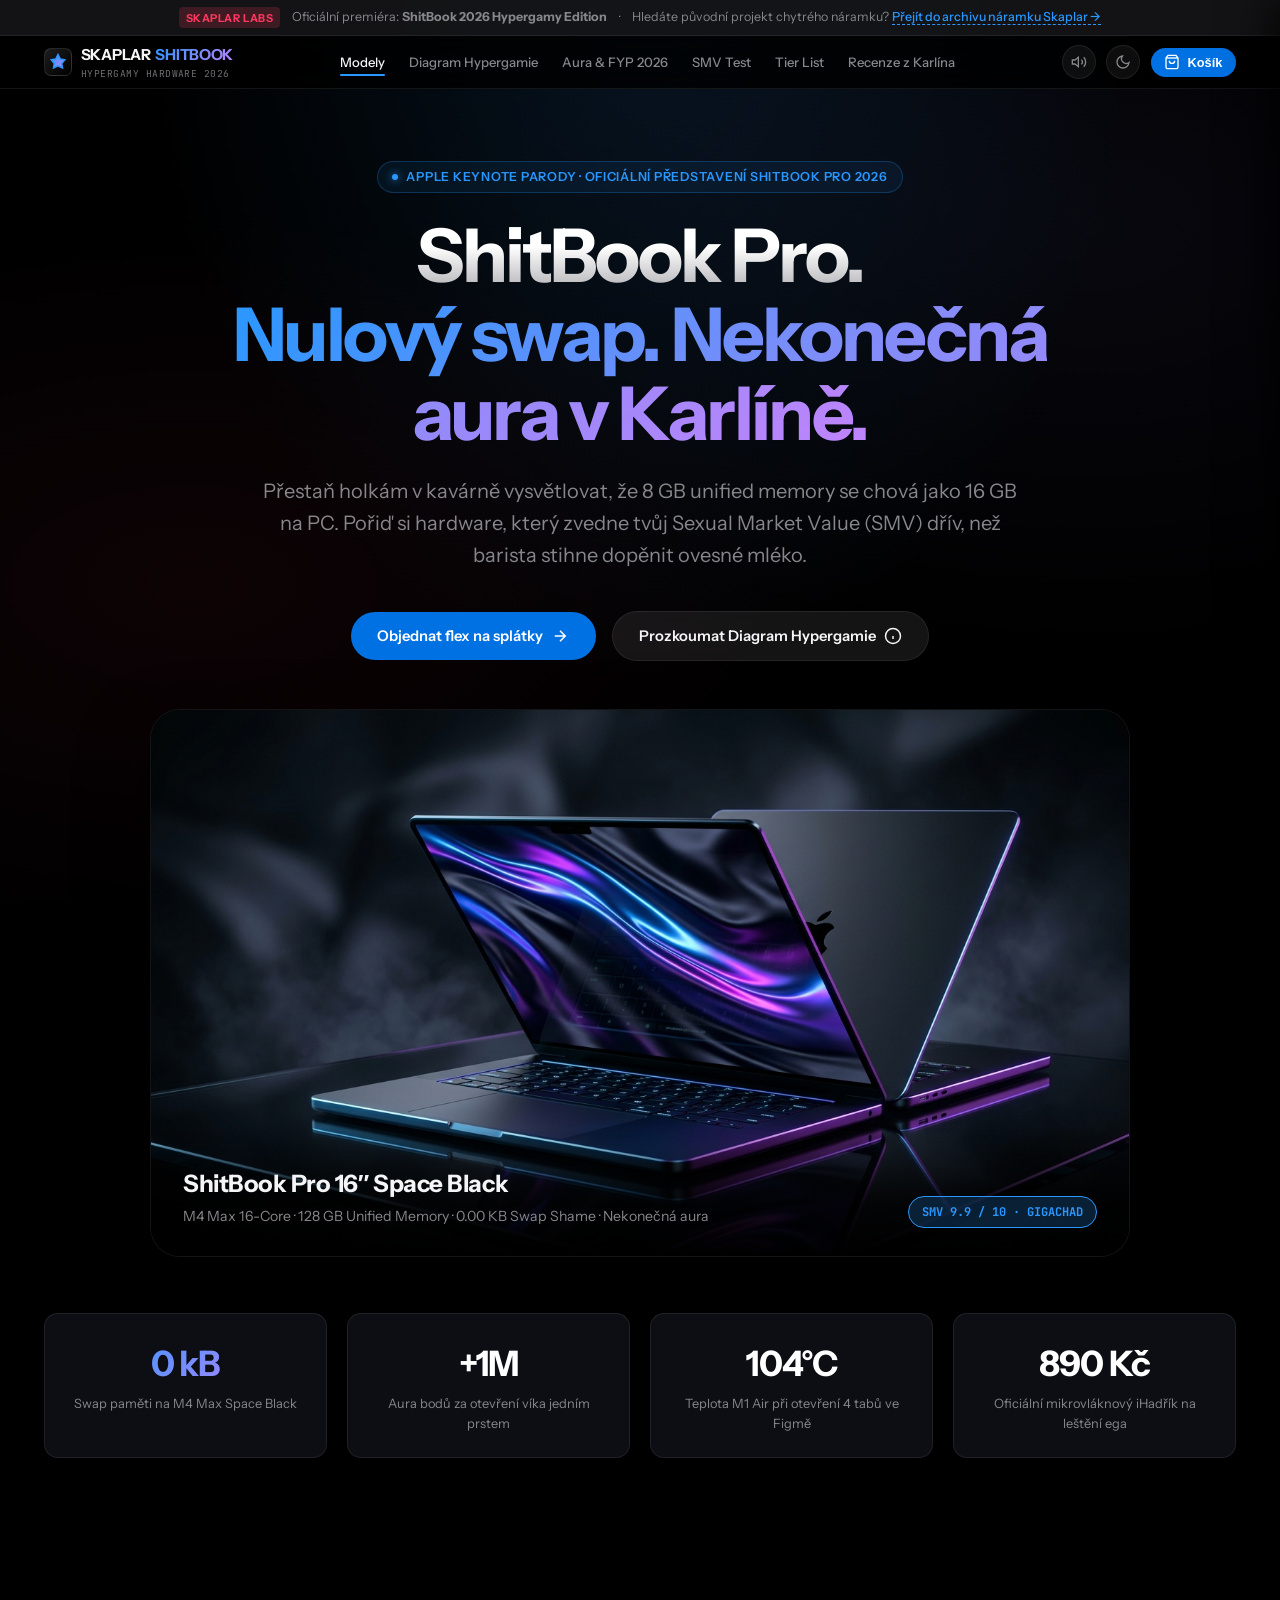
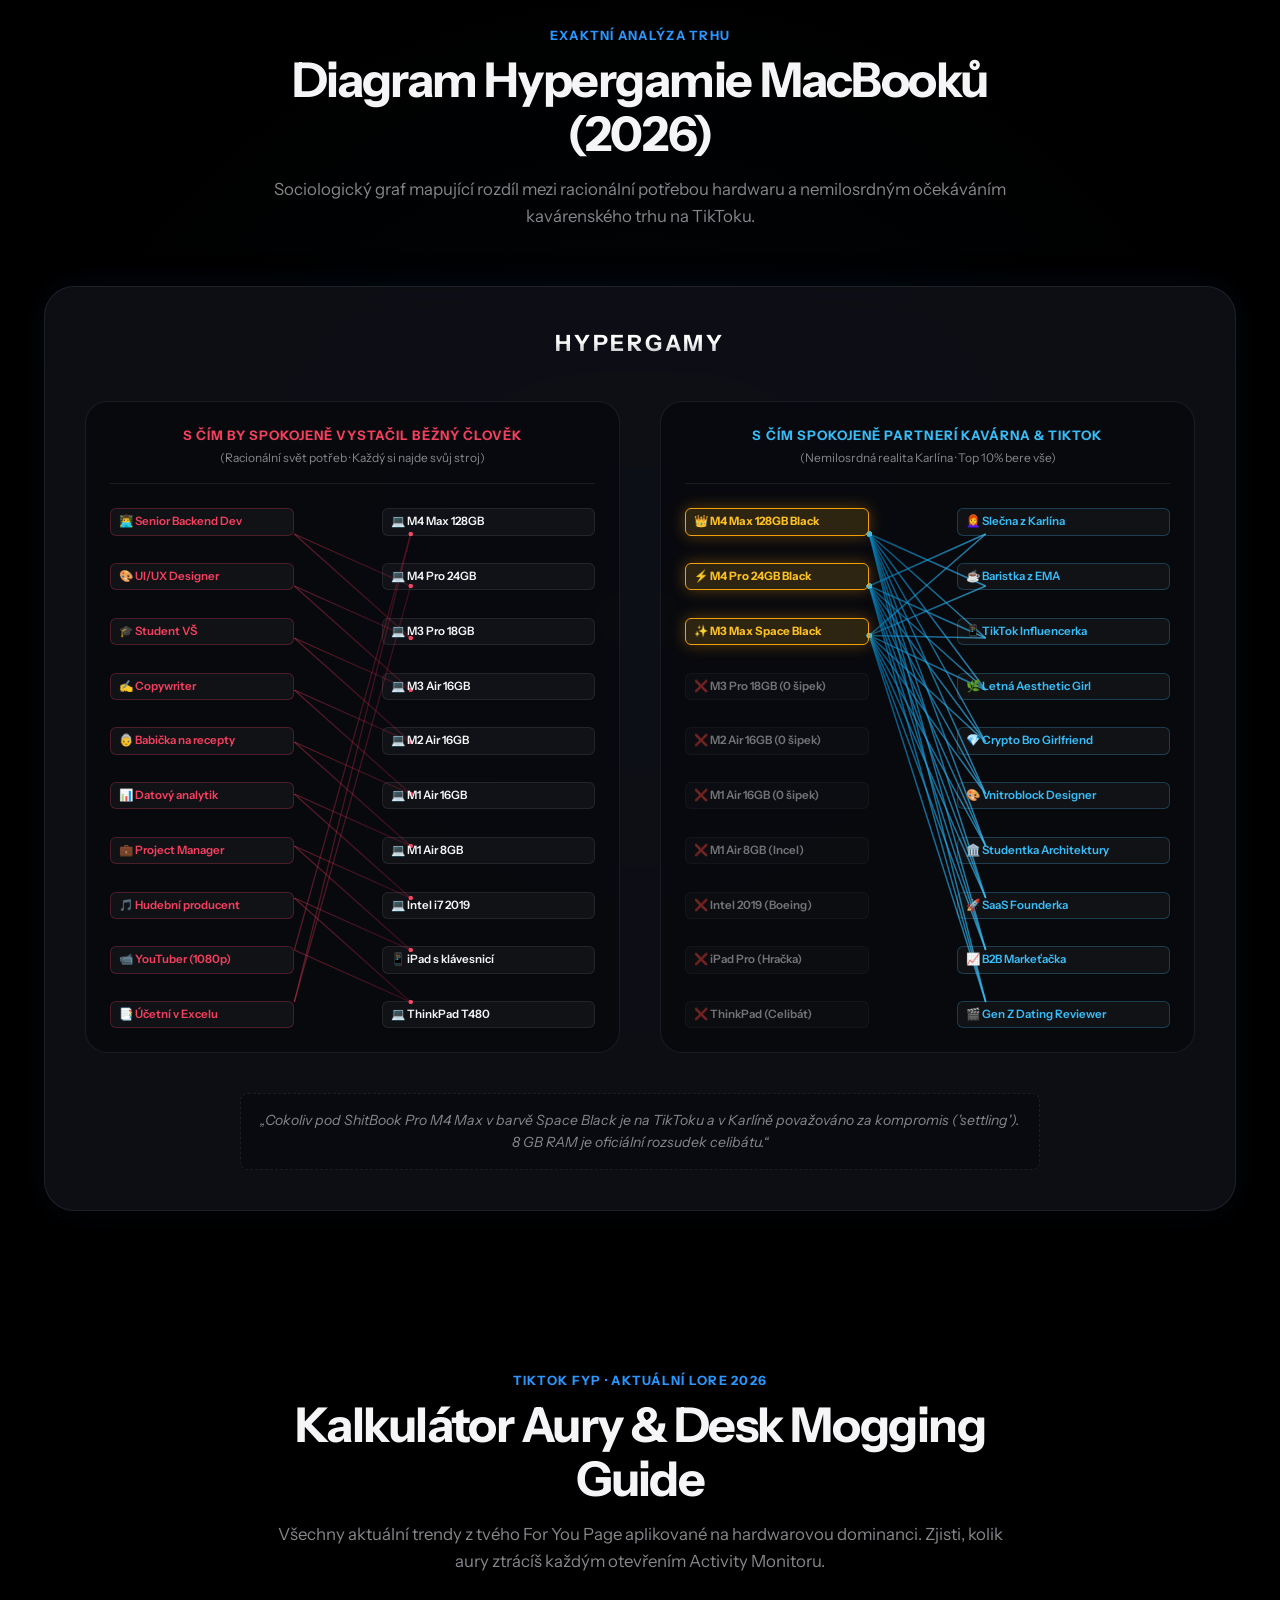
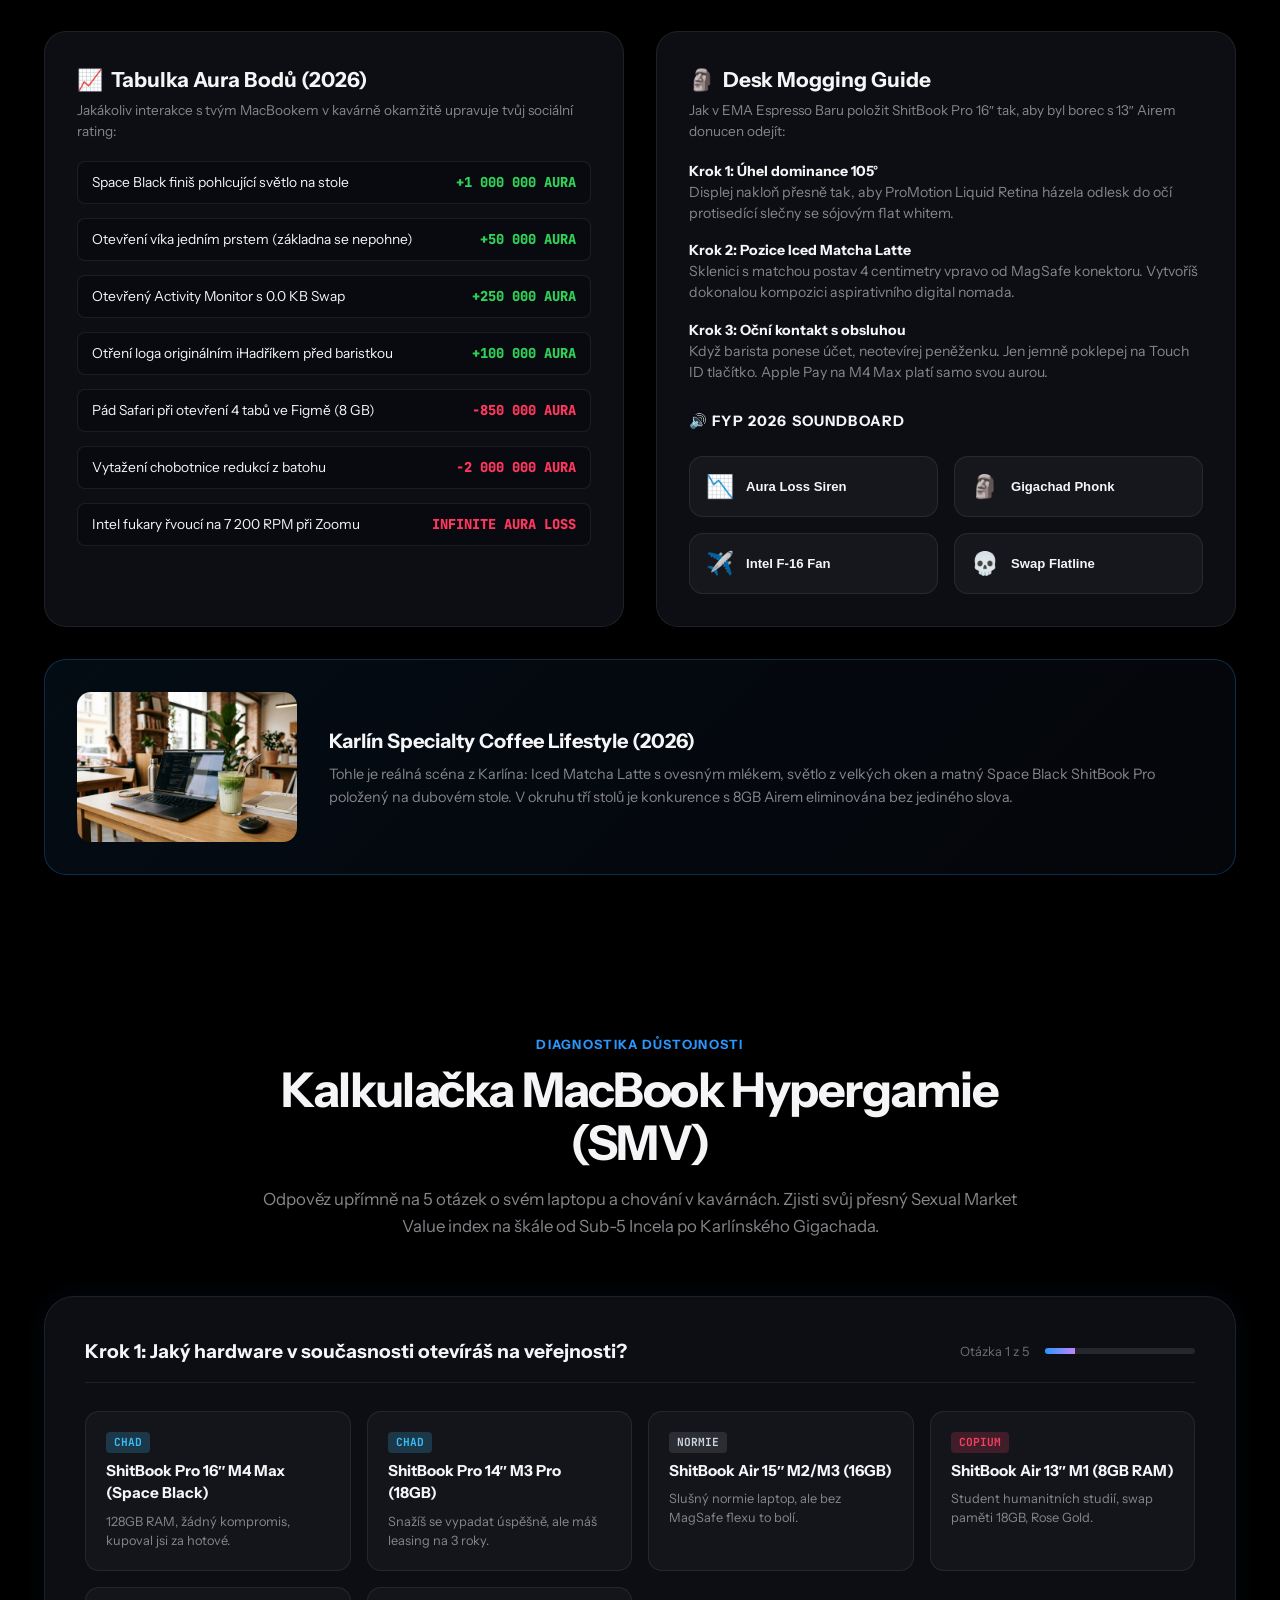
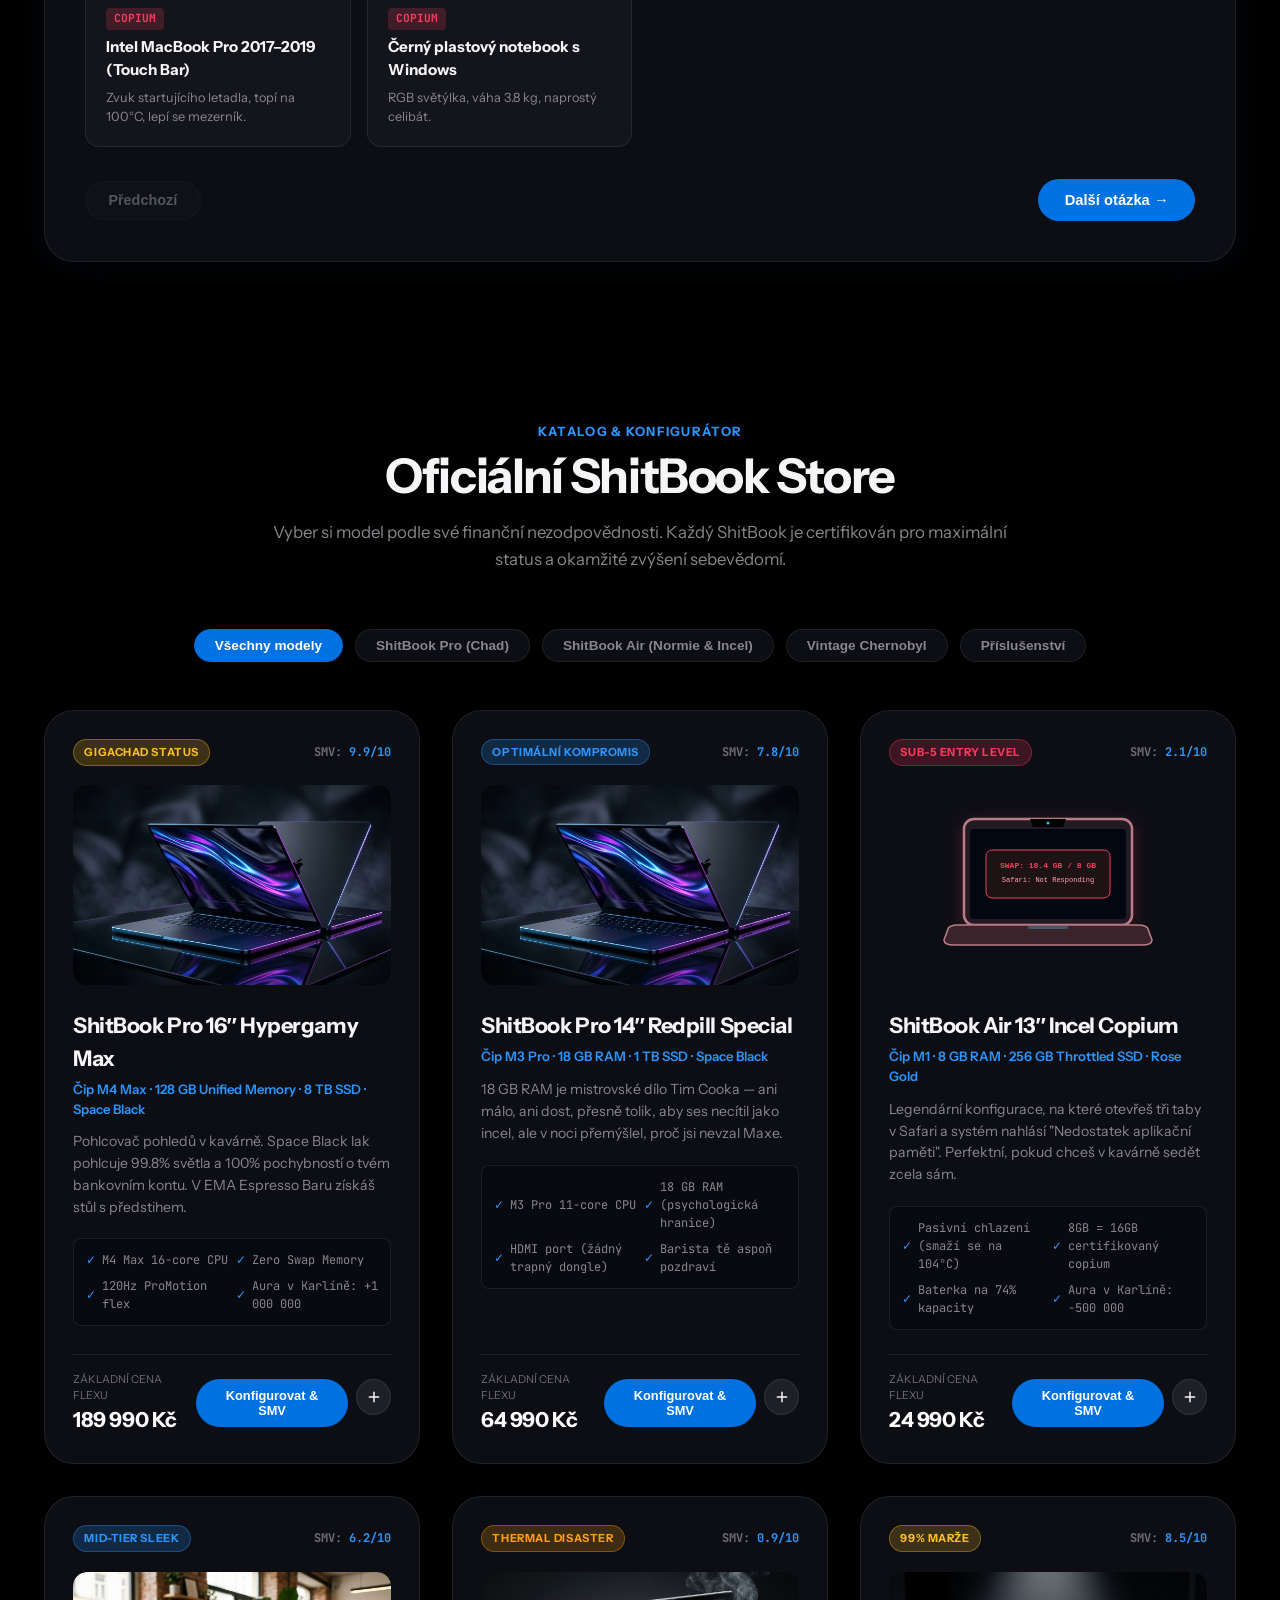
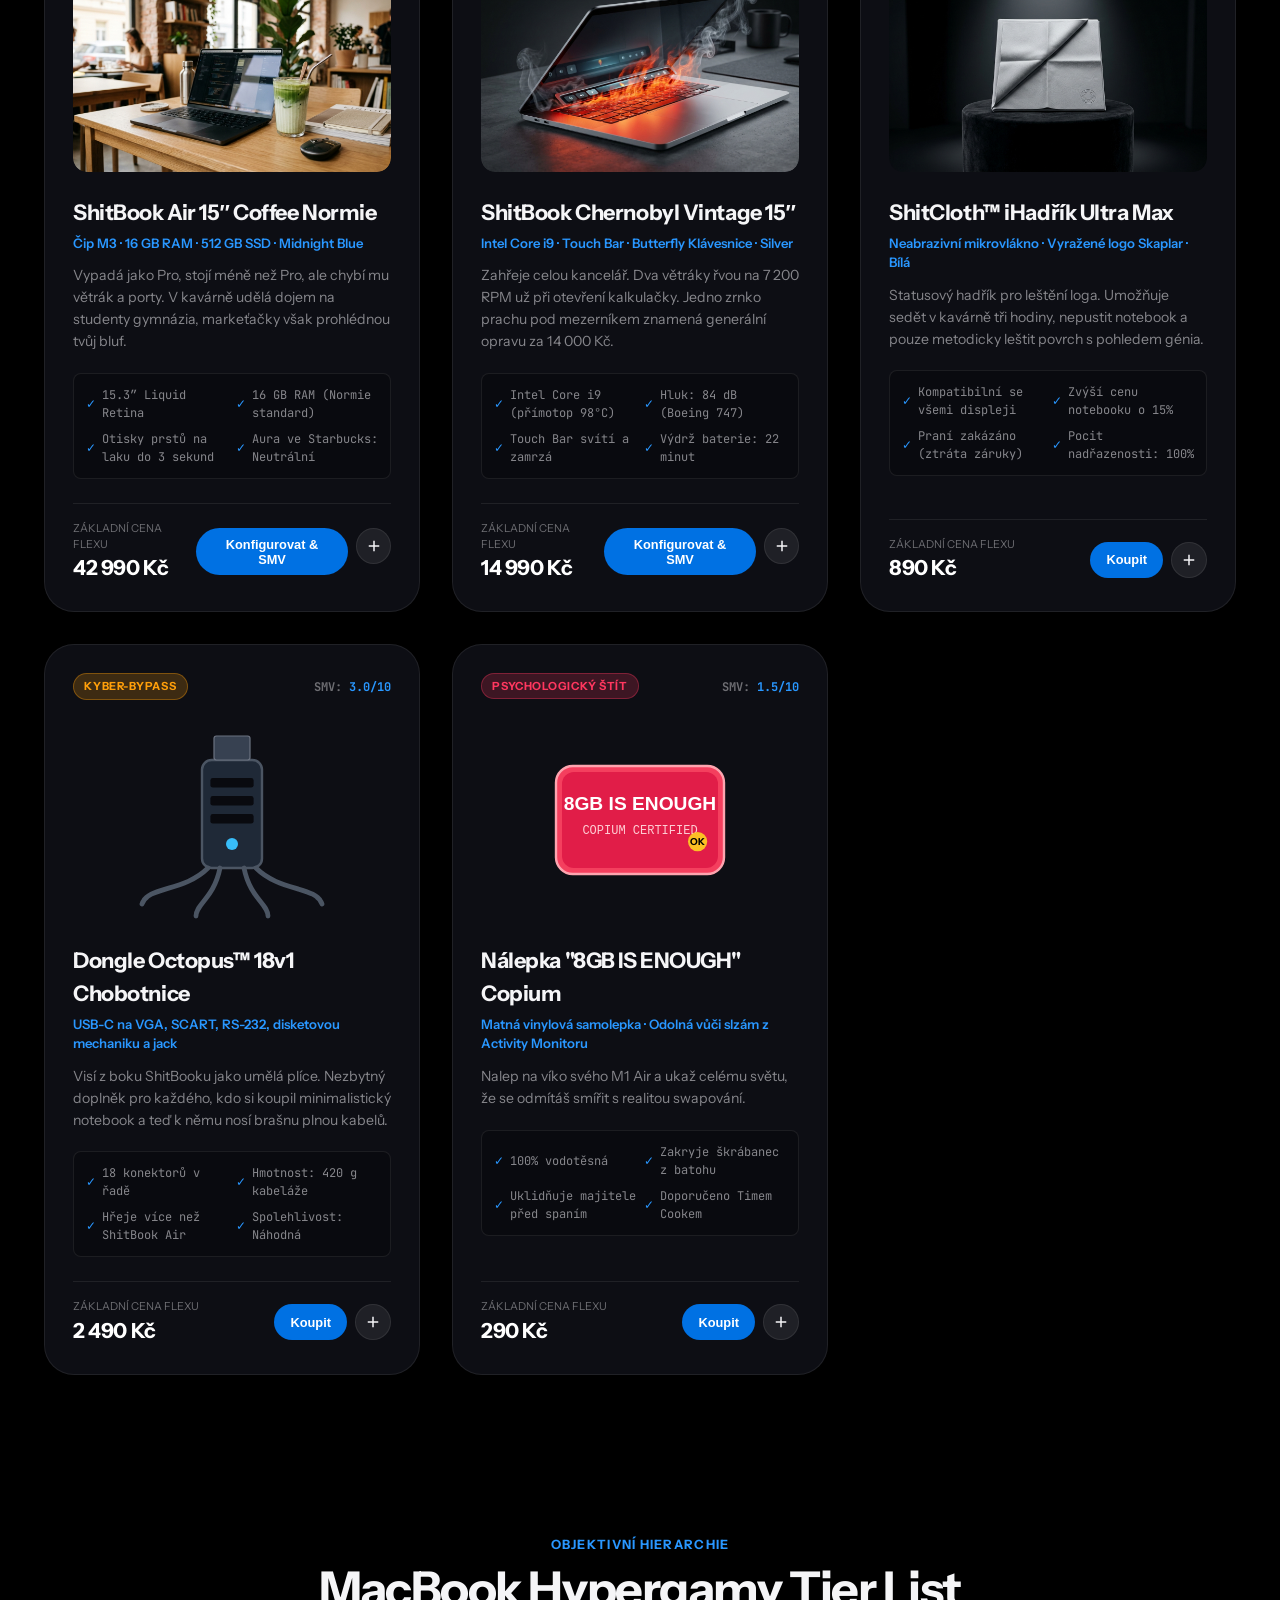
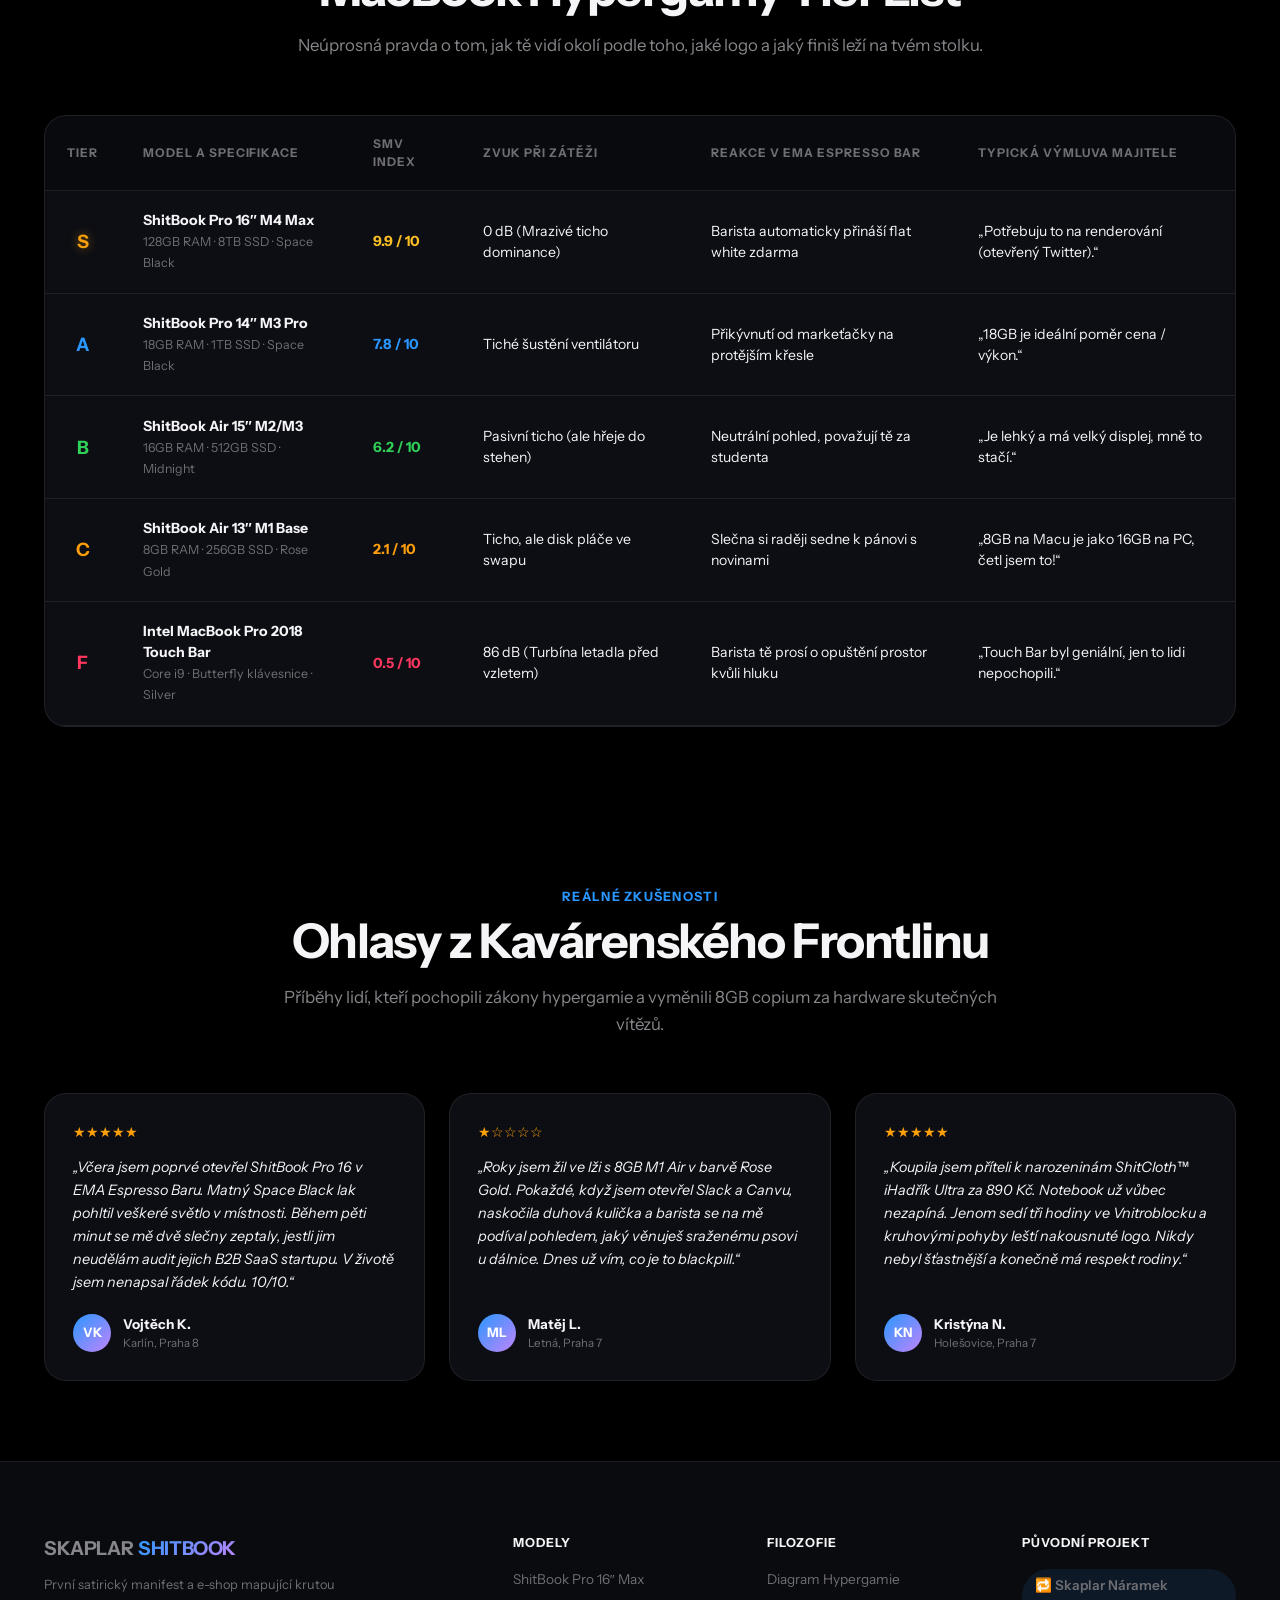
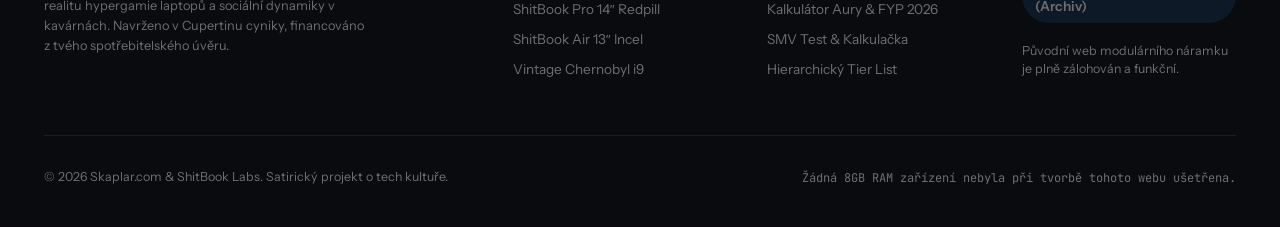
==== commit 39fe71d0: "Add interactive Hypergamy diagram, TikTok FYP 2026 aura hub, and Apple studio renders" ====
--- a/index.html
+++ b/index.html
@@ -3,44 +3,40 @@
 <head>
   <meta charset="utf-8">
   <meta name="viewport" content="width=device-width, initial-scale=1">
-  <title>Skaplar ShitBook — Hypergamie a Blackpill MacBooků</title>
+  <title>Skaplar ShitBook — Hypergamie a Blackpill MacBooků (2026)</title>
   <meta name="description" content="Oficiální e-shop a manifest hypergamie MacBooků. Zjisti svůj Sexual Market Value (SMV) v kavárně, přestaň copovat s 8GB RAM a pořiď si ShitBook Pro Space Black.">
-  <meta name="theme-color" content="#07080b">
+  <meta name="theme-color" content="#000000">
   
   <link rel="icon" href="favicon.svg" type="image/svg+xml">
   
-  <!-- Preconnect to Google Fonts -->
   <link rel="preconnect" href="https://fonts.googleapis.com">
   <link rel="preconnect" href="https://fonts.gstatic.com" crossorigin>
   <link rel="stylesheet" href="https://fonts.googleapis.com/css2?family=Instrument+Sans:wght@400;500;600;700;800&family=JetBrains+Mono:wght@400;500;700&display=swap">
   
-  <!-- Main Stylesheet -->
   <link rel="stylesheet" href="css/shitbook.css">
-  
-  <!-- App Script -->
   <script src="js/shitbook.js" defer></script>
 </head>
 <body>
   <a class="skip-link" href="#obsah">Přeskočit na obsah</a>
 
-  <!-- Top Notice Bar (Archival link to original wristband) -->
+  <!-- Top Notice Bar -->
   <div class="top-notice-bar">
     <span class="notice-pill">SKAPLAR LABS</span>
-    <span>Představujeme satirický manifest a e-shop <strong>ShitBook 2026</strong>.</span>
+    <span>Oficiální premiéra: <strong>ShitBook 2026 Hypergamy Edition</strong></span>
     <span>·</span>
     <span>Hledáte původní projekt chytrého náramku? <a href="original.html">Přejít do archivu náramku Skaplar &rarr;</a></span>
   </div>
 
-  <!-- Sticky Navbar -->
+  <!-- Sticky Navbar (Apple Style) -->
   <header class="site-nav">
     <div class="container nav-inner">
       <a class="brand-group" href="#" aria-label="Skaplar ShitBook Domů">
         <div class="brand-logo-wrap">
           <svg viewBox="0 0 24 24" fill="none" stroke="currentColor" stroke-width="2">
-            <path d="M12 2L15 8L21 9L17 14L18 20L12 17L6 20L7 14L3 9L9 8L12 2Z" fill="url(#brandGrad)" stroke="#38bdf8"/>
+            <path d="M12 2L15 8L21 9L17 14L18 20L12 17L6 20L7 14L3 9L9 8L12 2Z" fill="url(#brandGrad)" stroke="#2997ff"/>
             <defs>
               <linearGradient id="brandGrad" x1="0%" y1="0%" x2="100%" y2="100%">
-                <stop offset="0%" stop-color="#38bdf8"/>
+                <stop offset="0%" stop-color="#2997ff"/>
                 <stop offset="100%" stop-color="#c084fc"/>
               </linearGradient>
             </defs>
@@ -48,16 +44,16 @@
         </div>
         <div class="brand-text">
           <div class="brand-title">SKAPLAR <span>SHITBOOK</span></div>
-          <div class="brand-sub">Hypergamy Hardware Edition</div>
+          <div class="brand-sub">Hypergamy Hardware 2026</div>
         </div>
       </a>
 
       <nav class="nav-links" aria-label="Hlavní navigace">
         <a class="nav-link active" href="#modely">Modely</a>
-        <a class="nav-link" href="#zakony">Zákony hypergamie</a>
-        <a class="nav-link" href="#kalkulacka">SMV Kalkulačka</a>
+        <a class="nav-link" href="#diagram">Diagram Hypergamie</a>
+        <a class="nav-link" href="#aura">Aura & FYP 2026</a>
+        <a class="nav-link" href="#kalkulacka">SMV Test</a>
         <a class="nav-link" href="#tier-list">Tier List</a>
-        <a class="nav-link" href="#prislusenstvi">Příslušenství</a>
         <a class="nav-link" href="#recenze">Recenze z Karlína</a>
       </nav>
 
@@ -79,7 +75,7 @@
 
         <!-- Cart Button -->
         <button class="cart-toggle-btn" id="cartToggleBtn" type="button" aria-label="Otevřít nákupní košík">
-          <svg width="18" height="18" viewBox="0 0 24 24" fill="none" stroke="currentColor" stroke-width="2">
+          <svg width="16" height="16" viewBox="0 0 24 24" fill="none" stroke="currentColor" stroke-width="2">
             <path d="M6 2L3 6v14a2 2 0 0 0 2 2h14a2 2 0 0 0 2-2V6l-3-4z"></path>
             <line x1="3" y1="6" x2="21" y2="6"></line>
             <path d="M16 10a4 4 0 0 1-8 0"></path>
@@ -88,7 +84,6 @@
           <span class="cart-badge" id="cartBadge" style="display:none;">0</span>
         </button>
 
-        <!-- Mobile Menu Toggle -->
         <button class="mobile-menu-toggle" id="mobileMenuToggle" type="button" aria-label="Otevřít mobilní menu">
           <svg viewBox="0 0 24 24" fill="none" stroke="currentColor" stroke-width="2">
             <line x1="3" y1="12" x2="21" y2="12"></line>
@@ -102,17 +97,17 @@
 
   <main id="obsah">
 
-    <!-- HERO SECTION -->
+    <!-- HERO SECTION (APPLE KEYNOTE REVEAL) -->
     <section class="hero-section">
       <div class="container">
         <div class="hero-badge">
           <span class="pulse-dot"></span>
-          <span>Oficiální premiéra · ShitBook 2026 Hypergamy Edition</span>
+          <span>Apple Keynote Parody · Oficiální představení ShitBook Pro 2026</span>
         </div>
 
         <h1 class="hero-title">
           <span class="gradient-text">ShitBook Pro.</span><br>
-          <span class="hyper-gradient">Nulový swap. Nekonečný flex v Karlíně.</span>
+          <span class="hyper-gradient">Nulový swap. Nekonečná aura v Karlíně.</span>
         </h1>
 
         <p class="hero-subtitle">
@@ -121,70 +116,25 @@
 
         <div class="hero-actions">
           <a class="btn-primary" href="#modely">
-            <span>Koupit na splátky životem</span>
+            <span>Objednat flex na splátky</span>
             <svg width="18" height="18" viewBox="0 0 24 24" fill="none" stroke="currentColor" stroke-width="2"><path d="M5 12h14M12 5l7 7-7 7"/></svg>
           </a>
-          <a class="btn-secondary" href="#kalkulacka">
-            <span>Spočítat svůj MacBook SMV</span>
+          <a class="btn-secondary" href="#diagram">
+            <span>Prozkoumat Diagram Hypergamie</span>
             <svg width="18" height="18" viewBox="0 0 24 24" fill="none" stroke="currentColor" stroke-width="2"><circle cx="12" cy="12" r="10"/><path d="M12 16v-4M12 8h.01"/></svg>
           </a>
         </div>
 
-        <!-- 3D INTERACTIVE HERO LAPTOP MOCKUP -->
-        <div class="hero-mockup-wrapper">
-          <div class="hero-floating-pill pill-left">
-            <span>👑</span>
-            <span>SMV Skóre: <strong>9.9 / 10</strong></span>
-          </div>
-          <div class="hero-floating-pill pill-right">
-            <span>⚡</span>
-            <span>Swap paměti: <strong>0.0 kB (Zero Cope)</strong></span>
-          </div>
-          <div class="hero-floating-pill pill-bottom">
-            <span>☕</span>
-            <span>Aura dosah: <strong>45 metrů v EMA Espresso</strong></span>
-          </div>
-
-          <div class="laptop-3d">
-            <div class="laptop-lid color-spaceblack" id="heroLaptopLid">
-              <div class="laptop-notch">
-                <div class="camera-lens"></div>
-                <div class="sensor-light"></div>
-              </div>
-              <div class="laptop-screen">
-                <div class="screen-header">
-                  <div class="screen-dots">
-                    <span class="screen-dot r"></span>
-                    <span class="screen-dot y"></span>
-                    <span class="screen-dot g"></span>
-                  </div>
-                  <span>Activity Monitor — ShitBookOS 16.4</span>
-                  <span>Karlin_Wi-Fi_5GHz</span>
-                </div>
-                <div class="screen-body">
-                  <div class="screen-title">STATUS: GIGACHAD HARDWARE ACTIVATED</div>
-                  <div class="terminal-line">> processor: <strong>M4 Max 16-Core Neural Beast</strong></div>
-                  <div class="terminal-line">> memory_used: 18.2 GB / 128.0 GB [<span class="val-good">MEMORY PRESSURE: GREEN</span>]</div>
-                  <div class="terminal-line">> swap_used: <span class="val-god">0.00 KB (Zero Swap Shame)</span></div>
-                  <div class="terminal-line">> thermal_state: 39.4°C [<span class="val-good">FANS: 0 RPM SILENT COLD</span>]</div>
-                  <div class="terminal-line">> cafe_attraction_index: <span class="val-god">99.8% (Markeťačky se otáčejí)</span></div>
-                  <div class="terminal-line">> dongle_status: <span class="val-good">PORT PURITY DETECTED (NO OCTOPUS)</span></div>
-                </div>
-              </div>
-            </div>
-            <div class="laptop-base">
-              <div class="laptop-notch-cutout"></div>
-            </div>
-          </div>
-
-          <!-- Color Swatches Row -->
-          <div class="color-picker-row">
-            <span class="color-picker-label">Zvolit statusové zbarvení:</span>
-            <div class="color-swatch-list">
-              <button class="color-swatch swatch-spaceblack active" data-color="spaceblack" title="Space Black (Chad)"></button>
-              <button class="color-swatch swatch-silver" data-color="silver" title="Silver (Účetní)"></button>
-              <button class="color-swatch swatch-rosegold" data-color="rosegold" title="Rose Gold (Incel)"></button>
-              <button class="color-swatch swatch-starlight" data-color="starlight" title="Starlight (Normie)"></button>
+        <!-- HERO STUDIO PRODUCT SHOWCASE -->
+        <div class="hero-studio-card">
+          <img src="img/shitbook_pro_spaceblack.jpg" alt="ShitBook Pro 16″ Space Black studiová fotografie" fetchpriority="high">
+          <div class="hero-studio-overlay">
+            <div class="hero-studio-text">
+              <h3>ShitBook Pro 16″ Space Black</h3>
+              <p>M4 Max 16-Core · 128 GB Unified Memory · 0.00 KB Swap Shame · Nekonečná aura</p>
+            </div>
+            <div class="hero-studio-badge">
+              SMV 9.9 / 10 · GIGACHAD
             </div>
           </div>
         </div>
@@ -193,11 +143,11 @@
         <div class="stats-bar">
           <div class="stat-box">
             <div class="stat-val accent">0 kB</div>
-            <div class="stat-label">Swap paměti na ShitBook Pro Max</div>
+            <div class="stat-label">Swap paměti na M4 Max Space Black</div>
           </div>
           <div class="stat-box">
-            <div class="stat-val">+850%</div>
-            <div class="stat-label">Šance na oční kontakt v kavárně Karlín</div>
+            <div class="stat-val">+1M</div>
+            <div class="stat-label">Aura bodů za otevření víka jedním prstem</div>
           </div>
           <div class="stat-box">
             <div class="stat-val">104°C</div>
@@ -205,73 +155,243 @@
           </div>
           <div class="stat-box">
             <div class="stat-val">890 Kč</div>
-            <div class="stat-label">Cena oficiálního hadříku na leštění ega</div>
+            <div class="stat-label">Oficiální mikrovláknový iHadřík na leštění ega</div>
           </div>
         </div>
 
       </div>
     </section>
 
-    <!-- ZÁKONY HYPERGAMIE (THE BLACKPILL MANIFEST) -->
-    <section class="section" id="zakony">
+    <!-- ==========================================================================
+         THE HYPERGAMY DIAGRAM SECTION (RECREATION OF MEME GRAPHIC)
+         ========================================================================== -->
+    <section class="hypergamy-section" id="diagram">
       <div class="container">
         <div class="section-header">
-          <div class="section-kicker">Sociální Dynamika Hliníku</div>
-          <h2 class="section-title">4 Zákony Hypergamie MacBooků</h2>
+          <div class="section-kicker">Exaktní Analýza Trhu</div>
+          <h2 class="section-title">Diagram Hypergamie MacBooků (2026)</h2>
           <p class="section-desc">
-            Notebook už dávno není nástroj na práci. Je to primární pohlavní znak ve Starbucks a nemilosrdný filtr lidské důstojnosti v kavárnách po celé Praze.
+            Sociologický graf mapující rozdíl mezi racionální potřebou hardwaru a nemilosrdným očekáváním kavárenského trhu na TikToku.
           </p>
         </div>
 
-        <div class="pillars-grid">
-          <article class="pillar-card">
-            <div class="pillar-icon-box">🧠</div>
-            <h3 class="pillar-title">1. Past 8 GB RAM (The Incel Trap)</h3>
-            <p class="pillar-desc">
-              Apple léta tvrdil, že 8&nbsp;GB unified memory na Macu odpovídá 16&nbsp;GB na Windows. Ženy v okruhu 30 metrů však podvědomě vycítí, že ti právě swapuje Safari a tvůj disk tiše umírá. 8&nbsp;GB je v roce 2026 certifikovaná společenská sebevražda.
+        <div class="hypergamy-box">
+          <div style="text-align:center;font-size:1.4rem;font-weight:900;letter-spacing:0.12em;text-transform:uppercase;margin-bottom:0.5rem;" class="gradient-text">
+            HYPERGAMY
+          </div>
+
+          <div class="hypergamy-diagram-grid">
+            
+            <!-- LEFT COLUMN: REALITY OF NEEDS -->
+            <div class="diagram-column">
+              <div class="diagram-col-head">
+                <div class="diagram-col-title" style="color:#f43f5e;">S ČÍM BY SPOKOJENĚ VYSTAČIL BĚŽNÝ ČLOVĚK</div>
+                <div class="diagram-col-subtitle">(Racionální svět potřeb · Každý si najde svůj stroj)</div>
+              </div>
+
+              <div class="diagram-interactive-stage">
+                <svg class="diagram-svg-canvas" id="diagramCanvasLeft"></svg>
+
+                <!-- Left Personas (Red icons) -->
+                <div class="diagram-node-col left">
+                  <div class="diagram-node node-male">👨‍💻 Senior Backend Dev</div>
+                  <div class="diagram-node node-male">🎨 UI/UX Designer</div>
+                  <div class="diagram-node node-male">🎓 Student VŠ</div>
+                  <div class="diagram-node node-male">✍️ Copywriter</div>
+                  <div class="diagram-node node-male">👵 Babička na recepty</div>
+                  <div class="diagram-node node-male">📊 Datový analytik</div>
+                  <div class="diagram-node node-male">💼 Project Manager</div>
+                  <div class="diagram-node node-male">🎵 Hudební producent</div>
+                  <div class="diagram-node node-male">📹 YouTuber (1080p)</div>
+                  <div class="diagram-node node-male">📑 Účetní v Excelu</div>
+                </div>
+
+                <!-- Right Laptops (Available hardware) -->
+                <div class="diagram-node-col right">
+                  <div class="diagram-node node-laptop">💻 M4 Max 128GB</div>
+                  <div class="diagram-node node-laptop">💻 M4 Pro 24GB</div>
+                  <div class="diagram-node node-laptop">💻 M3 Pro 18GB</div>
+                  <div class="diagram-node node-laptop">💻 M3 Air 16GB</div>
+                  <div class="diagram-node node-laptop">💻 M2 Air 16GB</div>
+                  <div class="diagram-node node-laptop">💻 M1 Air 16GB</div>
+                  <div class="diagram-node node-laptop">💻 M1 Air 8GB</div>
+                  <div class="diagram-node node-laptop">💻 Intel i7 2019</div>
+                  <div class="diagram-node node-laptop">📱 iPad s klávesnicí</div>
+                  <div class="diagram-node node-laptop">💻 ThinkPad T480</div>
+                </div>
+              </div>
+            </div>
+
+            <!-- RIGHT COLUMN: CAFE & TIKTOK HYPERGAMY -->
+            <div class="diagram-column">
+              <div class="diagram-col-head">
+                <div class="diagram-col-title" style="color:#38bdf8;">S ČÍM SPOKOJENĚ PARTNERÍ KAVÁRNA & TIKTOK</div>
+                <div class="diagram-col-subtitle">(Nemilosrdná realita Karlína · Top 10% bere vše)</div>
+              </div>
+
+              <div class="diagram-interactive-stage">
+                <svg class="diagram-svg-canvas" id="diagramCanvasRight"></svg>
+
+                <!-- Left Laptops (Targets) -->
+                <div class="diagram-node-col left" id="rightLaptopsList">
+                  <div class="diagram-node node-laptop node-chad-target">👑 M4 Max 128GB Black</div>
+                  <div class="diagram-node node-laptop node-chad-target">⚡ M4 Pro 24GB Black</div>
+                  <div class="diagram-node node-laptop node-chad-target">✨ M3 Max Space Black</div>
+                  <div class="diagram-node node-laptop node-zero-arrows">❌ M3 Pro 18GB (0 šipek)</div>
+                  <div class="diagram-node node-laptop node-zero-arrows">❌ M2 Air 16GB (0 šipek)</div>
+                  <div class="diagram-node node-laptop node-zero-arrows">❌ M1 Air 16GB (0 šipek)</div>
+                  <div class="diagram-node node-laptop node-zero-arrows">❌ M1 Air 8GB (Incel)</div>
+                  <div class="diagram-node node-laptop node-zero-arrows">❌ Intel 2019 (Boeing)</div>
+                  <div class="diagram-node node-laptop node-zero-arrows">❌ iPad Pro (Hračka)</div>
+                  <div class="diagram-node node-laptop node-zero-arrows">❌ ThinkPad (Celibát)</div>
+                </div>
+
+                <!-- Right Cafe/TikTok Personas (Blue icons) -->
+                <div class="diagram-node-col right">
+                  <div class="diagram-node node-female">👩‍🦰 Slečna z Karlína</div>
+                  <div class="diagram-node node-female">☕ Baristka z EMA</div>
+                  <div class="diagram-node node-female">📱 TikTok Influencerka</div>
+                  <div class="diagram-node node-female">🌿 Letná Aesthetic Girl</div>
+                  <div class="diagram-node node-female">💎 Crypto Bro Girlfriend</div>
+                  <div class="diagram-node node-female">🎨 Vnitroblock Designer</div>
+                  <div class="diagram-node node-female">🏛️ Studentka Architektury</div>
+                  <div class="diagram-node node-female">🚀 SaaS Founderka</div>
+                  <div class="diagram-node node-female">📈 B2B Markeťačka</div>
+                  <div class="diagram-node node-female">🎬 Gen Z Dating Reviewer</div>
+                </div>
+              </div>
+            </div>
+
+          </div>
+
+          <p class="hypergamy-caption">
+            „Cokoliv pod ShitBook Pro M4 Max v barvě Space Black je na TikToku a v Karlíně považováno za kompromis ('settling'). 8&nbsp;GB RAM je oficiální rozsudek celibátu.“
+          </p>
+        </div>
+      </div>
+    </section>
+
+    <!-- ==========================================================================
+         TIKTOK FYP 2026 BRAINROT, AURA TRACKER & MOGGING HUB
+         ========================================================================== -->
+    <section class="fyp-section" id="aura">
+      <div class="container">
+        <div class="section-header">
+          <div class="section-kicker">TikTok FYP · Aktuální Lore 2026</div>
+          <h2 class="section-title">Kalkulátor Aury & Desk Mogging Guide</h2>
+          <p class="section-desc">
+            Všechny aktuální trendy z tvého For You Page aplikované na hardwarovou dominanci. Zjisti, kolik aury ztrácíš každým otevřením Activity Monitoru.
+          </p>
+        </div>
+
+        <div class="aura-grid">
+          <!-- Aura Gain/Loss Card -->
+          <div class="aura-card">
+            <h3 style="font-size:1.3rem;font-weight:800;display:flex;align-items:center;gap:0.5rem;">
+              <span>📈</span> Tabulka Aura Bodů (2026)
+            </h3>
+            <p style="color:var(--text-muted);font-size:0.85rem;margin-top:0.3rem;">
+              Jakákoliv interakce s tvým MacBookem v kavárně okamžitě upravuje tvůj sociální rating:
             </p>
-            <div class="pillar-meme-quote">
-              „Mně 8GB na emaily a tabulky bohatě stačí!“ — Poslední slova před odmítnutím na Tinderu.
-            </div>
-          </article>
-
-          <article class="pillar-card">
-            <div class="pillar-icon-box">🖤</div>
-            <h3 class="pillar-title">2. Chromatická dominance (Space Black)</h3>
-            <p class="pillar-desc">
-              Stříbrná je barva pro účetní a studenty pedagogické fakulty. Space Black je matný černý pohlcovač světla i jakýchkoliv pochybností o tom, zda máš sedmiciferný bankovní účet. Tmavý eloxovaný hliník signalizuje krypto zisky nebo seed funding.
+
+            <ul class="aura-list">
+              <li class="aura-item">
+                <span>Space Black finiš pohlcující světlo na stole</span>
+                <span class="aura-plus">+1 000 000 AURA</span>
+              </li>
+              <li class="aura-item">
+                <span>Otevření víka jedním prstem (základna se nepohne)</span>
+                <span class="aura-plus">+50 000 AURA</span>
+              </li>
+              <li class="aura-item">
+                <span>Otevřený Activity Monitor s 0.0 KB Swap</span>
+                <span class="aura-plus">+250 000 AURA</span>
+              </li>
+              <li class="aura-item">
+                <span>Otření loga originálním iHadříkem před baristkou</span>
+                <span class="aura-plus">+100 000 AURA</span>
+              </li>
+              <li class="aura-item">
+                <span>Pád Safari při otevření 4 tabů ve Figmě (8 GB)</span>
+                <span class="aura-minus">-850 000 AURA</span>
+              </li>
+              <li class="aura-item">
+                <span>Vytažení chobotnice redukcí z batohu</span>
+                <span class="aura-minus">-2 000 000 AURA</span>
+              </li>
+              <li class="aura-item">
+                <span>Intel fukary řvoucí na 7 200 RPM při Zoomu</span>
+                <span class="aura-minus">INFINITE AURA LOSS</span>
+              </li>
+            </ul>
+          </div>
+
+          <!-- Desk Mogging Card -->
+          <div class="aura-card">
+            <h3 style="font-size:1.3rem;font-weight:800;display:flex;align-items:center;gap:0.5rem;">
+              <span>🗿</span> Desk Mogging Guide
+            </h3>
+            <p style="color:var(--text-muted);font-size:0.85rem;margin-top:0.3rem;">
+              Jak v EMA Espresso Baru položit ShitBook Pro 16″ tak, aby byl borec s 13″ Airem donucen odejít:
             </p>
-            <div class="pillar-meme-quote">
-              „Když vytáhl Rose Gold Air z roku 2020, omluvila jsem se, že musím jít krmit kočku.“ — Tereza, Letná
-            </div>
-          </article>
-
-          <article class="pillar-card">
-            <div class="pillar-icon-box">📐</div>
-            <h3 class="pillar-title">3. Úhel 105° a Klientský Stůl</h3>
-            <p class="pillar-desc">
-              Nikdy neotevírej notebook na 90 stupňů jako úředník na finančáku. Správný hypergamní úhel je 105 stupňů. Logo musí házet odlesk přímo do očí slečny se sójovým flat whitem sedící na protější sametové pohovce.
+
+            <div style="margin-top:1.25rem;display:flex;flex-direction:column;gap:1rem;font-size:0.88rem;color:var(--text-muted);">
+              <div>
+                <strong style="color:var(--text-main);">Krok 1: Úhel dominance 105°</strong><br>
+                Displej nakloň přesně tak, aby ProMotion Liquid Retina házela odlesk do očí protisedící slečny se sójovým flat whitem.
+              </div>
+              <div>
+                <strong style="color:var(--text-main);">Krok 2: Pozice Iced Matcha Latte</strong><br>
+                Sklenici s matchou postav 4 centimetry vpravo od MagSafe konektoru. Vytvoříš dokonalou kompozici aspirativního digital nomada.
+              </div>
+              <div>
+                <strong style="color:var(--text-main);">Krok 3: Oční kontakt s obsluhou</strong><br>
+                Když barista ponese účet, neotevírej peněženku. Jen jemně poklepej na Touch ID tlačítko. Apple Pay na M4 Max platí samo svou aurou.
+              </div>
+            </div>
+
+            <!-- Soundboard -->
+            <h4 style="font-size:0.9rem;font-weight:800;text-transform:uppercase;letter-spacing:0.08em;margin-top:1.75rem;color:var(--text-main);">
+              🔊 FYP 2026 Soundboard
+            </h4>
+            <div class="soundboard-grid">
+              <button class="sound-clip-btn" data-sound-type="aura-loss" type="button">
+                <span class="sound-clip-icon">📉</span>
+                <span class="sound-clip-text">Aura Loss Siren</span>
+              </button>
+              <button class="sound-clip-btn" data-sound-type="phonk-bass" type="button">
+                <span class="sound-clip-icon">🗿</span>
+                <span class="sound-clip-text">Gigachad Phonk</span>
+              </button>
+              <button class="sound-clip-btn" data-sound-type="jet-engine" type="button">
+                <span class="sound-clip-icon">✈️</span>
+                <span class="sound-clip-text">Intel F-16 Fan</span>
+              </button>
+              <button class="sound-clip-btn" data-sound-type="flatline" type="button">
+                <span class="sound-clip-icon">💀</span>
+                <span class="sound-clip-text">Swap Flatline</span>
+              </button>
+            </div>
+          </div>
+        </div>
+
+        <!-- Mogging Photo Banner -->
+        <div class="mogging-banner">
+          <div class="mogging-photo">
+            <img src="img/karlin_cafe_lifestyle.jpg" alt="Karlín specialty cafe lifestyle s ShitBook Pro a Iced Matcha Latte">
+          </div>
+          <div>
+            <h4 style="font-size:1.25rem;font-weight:800;margin-bottom:0.4rem;">Karlín Specialty Coffee Lifestyle (2026)</h4>
+            <p style="color:var(--text-muted);font-size:0.9rem;line-height:1.6;">
+              Tohle je reálná scéna z Karlína: Iced Matcha Latte s ovesným mlékem, světlo z velkých oken a matný Space Black ShitBook Pro položený na dubovém stole. V okruhu tří stolů je konkurence s 8GB Airem eliminována bez jediného slova.
             </p>
-            <div class="pillar-meme-quote">
-              Správně nakloněný 16″ displej zastíní celou konkurenci v okruhu dvou kavárenských stolků.
-            </div>
-          </article>
-
-          <article class="pillar-card">
-            <div class="pillar-icon-box">🐙</div>
-            <h3 class="pillar-title">4. Chobotnice Hanby (Dongle Hell)</h3>
-            <p class="pillar-desc">
-              Koupil sis tenký notebook za 70 tisíc, ale abys do něj strčil USB flashku od šéfa, musíš vytáhnout dvanáctichapadlový čínský adaptér, který visí z boku jako kapačka. Skutečný Chad má plnohodnotné HDMI a SD slot na ShitBooku Pro.
-            </p>
-            <div class="pillar-meme-quote">
-              Čím více redukcí nosíš v batohu, tím nižší je tvůj biologický status.
-            </div>
-          </article>
-        </div>
+          </div>
+        </div>
+
       </div>
     </section>
 
-    <!-- SMV KALKULAČKA (INTERACTIVE QUIZ) -->
+    <!-- SMV TEST (INTERACTIVE QUIZ) -->
     <section class="section" id="kalkulacka">
       <div class="container">
         <div class="section-header">
@@ -283,7 +403,6 @@
         </div>
 
         <div class="calculator-wrap">
-          <!-- Quiz Step Panel -->
           <div id="calcQuizPanel">
             <div class="calc-step-header">
               <div class="calc-step-title" id="calcQuestionTitle">Načítání otázky...</div>
@@ -295,9 +414,7 @@
               </div>
             </div>
 
-            <div class="calc-options-grid" id="calcOptionsGrid">
-              <!-- Rendered via JS -->
-            </div>
+            <div class="calc-options-grid" id="calcOptionsGrid"></div>
 
             <div class="calc-controls">
               <button class="btn-calc-nav" id="calcPrevBtn" type="button" disabled>Předchozí</button>
@@ -305,7 +422,6 @@
             </div>
           </div>
 
-          <!-- Result Panel -->
           <div class="calc-result-panel" id="calcResultPanel">
             <div style="font-size:0.85rem;color:var(--text-dim);text-transform:uppercase;letter-spacing:0.1em;">Výsledek analýzy tvého SMV</div>
             <div class="result-gauge-wrap">
@@ -330,9 +446,7 @@
               </div>
             </div>
 
-            <p class="result-diagnosis" id="calcFinalDiagnosis">
-              Načítání diagnózy...
-            </p>
+            <p class="result-diagnosis" id="calcFinalDiagnosis">Načítání diagnózy...</p>
 
             <div style="display:flex;justify-content:center;gap:1rem;flex-wrap:wrap;">
               <button class="btn-primary" id="calcShareBtn" type="button">
@@ -359,19 +473,15 @@
           </p>
         </div>
 
-        <!-- Filter tabs -->
         <div class="products-filter-bar">
           <button class="filter-btn active" data-filter="all">Všechny modely</button>
           <button class="filter-btn" data-filter="pro">ShitBook Pro (Chad)</button>
           <button class="filter-btn" data-filter="air">ShitBook Air (Normie & Incel)</button>
           <button class="filter-btn" data-filter="vintage">Vintage Chernobyl</button>
-          <button class="filter-btn" data-filter="acc" id="prislusenstvi">Příslušenství</button>
-        </div>
-
-        <!-- Product Cards Grid -->
-        <div class="products-grid" id="productsGrid">
-          <!-- Dynamically populated by js/shitbook.js -->
-        </div>
+          <button class="filter-btn" data-filter="acc">Příslušenství</button>
+        </div>
+
+        <div class="products-grid" id="productsGrid"></div>
       </div>
     </section>
 
@@ -403,7 +513,7 @@
                 <td class="tier-badge-cell rank-s">S</td>
                 <td>
                   <strong>ShitBook Pro 16″ M4 Max</strong><br>
-                  <span style="font-size:0.8rem;color:var(--text-dim);">128GB RAM · 8TB SSD · Space Black</span>
+                  <span style="font-size:0.78rem;color:var(--text-dim);">128GB RAM · 8TB SSD · Space Black</span>
                 </td>
                 <td><strong style="color:#fbbf24;">9.9 / 10</strong></td>
                 <td>0 dB (Mrazivé ticho dominance)</td>
@@ -414,9 +524,9 @@
                 <td class="tier-badge-cell rank-a">A</td>
                 <td>
                   <strong>ShitBook Pro 14″ M3 Pro</strong><br>
-                  <span style="font-size:0.8rem;color:var(--text-dim);">18GB RAM · 1TB SSD · Space Black</span>
+                  <span style="font-size:0.78rem;color:var(--text-dim);">18GB RAM · 1TB SSD · Space Black</span>
                 </td>
-                <td><strong style="color:#38bdf8;">7.8 / 10</strong></td>
+                <td><strong style="color:#2997ff;">7.8 / 10</strong></td>
                 <td>Tiché šustění ventilátoru</td>
                 <td>Přikývnutí od markeťačky na protějším křesle</td>
                 <td>„18GB je ideální poměr cena / výkon.“</td>
@@ -425,9 +535,9 @@
                 <td class="tier-badge-cell rank-b">B</td>
                 <td>
                   <strong>ShitBook Air 15″ M2/M3</strong><br>
-                  <span style="font-size:0.8rem;color:var(--text-dim);">16GB RAM · 512GB SSD · Midnight</span>
+                  <span style="font-size:0.78rem;color:var(--text-dim);">16GB RAM · 512GB SSD · Midnight</span>
                 </td>
-                <td><strong style="color:#10b981;">6.2 / 10</strong></td>
+                <td><strong style="color:#30d158;">6.2 / 10</strong></td>
                 <td>Pasivní ticho (ale hřeje do stehen)</td>
                 <td>Neutrální pohled, považují tě za studenta</td>
                 <td>„Je lehký a má velký displej, mně to stačí.“</td>
@@ -436,9 +546,9 @@
                 <td class="tier-badge-cell rank-c">C</td>
                 <td>
                   <strong>ShitBook Air 13″ M1 Base</strong><br>
-                  <span style="font-size:0.8rem;color:var(--text-dim);">8GB RAM · 256GB SSD · Rose Gold</span>
+                  <span style="font-size:0.78rem;color:var(--text-dim);">8GB RAM · 256GB SSD · Rose Gold</span>
                 </td>
-                <td><strong style="color:#eab308;">2.1 / 10</strong></td>
+                <td><strong style="color:#ff9f0a;">2.1 / 10</strong></td>
                 <td>Ticho, ale disk pláče ve swapu</td>
                 <td>Slečna si raději sedne k pánovi s novinami</td>
                 <td>„8GB na Macu je jako 16GB na PC, četl jsem to!“</td>
@@ -447,9 +557,9 @@
                 <td class="tier-badge-cell rank-f">F</td>
                 <td>
                   <strong>Intel MacBook Pro 2018 Touch Bar</strong><br>
-                  <span style="font-size:0.8rem;color:var(--text-dim);">Core i9 · Butterfly klávesnice · Silver</span>
+                  <span style="font-size:0.78rem;color:var(--text-dim);">Core i9 · Butterfly klávesnice · Silver</span>
                 </td>
-                <td><strong style="color:#f43f5e;">0.5 / 10</strong></td>
+                <td><strong style="color:#ff375f;">0.5 / 10</strong></td>
                 <td>86 dB (Turbína letadla před vzletem)</td>
                 <td>Barista tě prosí o opuštění prostor kvůli hluku</td>
                 <td>„Touch Bar byl geniální, jen to lidi nepochopili.“</td>
@@ -524,7 +634,7 @@
     <div class="container">
       <div class="footer-grid">
         <div class="footer-brand">
-          <div class="brand-title" style="font-size:1.25rem;">SKAPLAR <span>SHITBOOK</span></div>
+          <div class="brand-title" style="font-size:1.2rem;">SKAPLAR <span>SHITBOOK</span></div>
           <p>
             První satirický manifest a e-shop mapující krutou realitu hypergamie laptopů a sociální dynamiky v kavárnách. Navrženo v Cupertinu cyniky, financováno z tvého spotřebitelského úvěru.
           </p>
@@ -543,10 +653,10 @@
         <div>
           <h4 class="footer-col-title">Filozofie</h4>
           <ul class="footer-links">
-            <li><a href="#zakony">Zákony hypergamie</a></li>
+            <li><a href="#diagram">Diagram Hypergamie</a></li>
+            <li><a href="#aura">Kalkulátor Aury & FYP 2026</a></li>
             <li><a href="#kalkulacka">SMV Test & Kalkulačka</a></li>
             <li><a href="#tier-list">Hierarchický Tier List</a></li>
-            <li><a href="#recenze">Svědectví z Karlína</a></li>
           </ul>
         </div>
 
@@ -558,7 +668,7 @@
                 <span>🔁 Skaplar Náramek (Archiv)</span>
               </a>
             </li>
-            <li style="margin-top:0.6rem;font-size:0.8rem;color:var(--text-dim);">
+            <li style="margin-top:0.6rem;font-size:0.78rem;color:var(--text-dim);">
               Původní web modulárního náramku je plně zálohován a funkční.
             </li>
           </ul>
@@ -574,11 +684,7 @@
     </div>
   </footer>
 
-  <!-- ==========================================================================
-       MODALS & DRAWERS
-       ========================================================================== -->
-
-  <!-- PRODUCT CONFIGURATOR MODAL -->
+  <!-- MODALS & DRAWERS -->
   <div class="modal-overlay" id="configModalOverlay" role="dialog" aria-modal="true" aria-labelledby="configTitle">
     <div class="config-modal">
       <button class="modal-close-btn" id="configCloseBtn" type="button" aria-label="Zavřít konfigurátor">
@@ -590,15 +696,13 @@
         <p class="config-product-sub" id="configSub">Nastav parametry pro maximální dominanci</p>
       </div>
 
-      <div id="configBody">
-        <!-- Injected via js/shitbook.js -->
-      </div>
+      <div id="configBody"></div>
 
       <div class="config-bottom-bar">
         <div>
-          <div style="font-size:0.75rem;color:var(--text-dim);text-transform:uppercase;">Celková cena flexu</div>
+          <div style="font-size:0.72rem;color:var(--text-dim);text-transform:uppercase;">Celková cena flexu</div>
           <div class="config-total-price" id="configTotalPrice">0 Kč</div>
-          <div style="font-size:0.8rem;color:var(--accent-cyan);font-weight:600;margin-top:2px;" id="configSmvScore">SMV: 9.9 / 10</div>
+          <div style="font-size:0.78rem;color:var(--accent-cyan);font-weight:600;margin-top:2px;" id="configSmvScore">SMV: 9.9 / 10</div>
         </div>
         <button class="btn-primary" id="configAddToCartBtn" type="button">
           <span>Vložit do košíku</span>
@@ -608,7 +712,6 @@
     </div>
   </div>
 
-  <!-- SHOPPING CART DRAWER -->
   <div class="cart-drawer-overlay" id="cartDrawerOverlay"></div>
   <aside class="cart-drawer" id="cartDrawer" aria-labelledby="cartDrawerTitle">
     <div class="cart-drawer-head">
@@ -618,9 +721,7 @@
       </button>
     </div>
 
-    <div class="cart-items-list" id="cartItemsList">
-      <!-- Items dynamically populated -->
-    </div>
+    <div class="cart-items-list" id="cartItemsList"></div>
 
     <div class="cart-empty-state" id="cartEmptyState">
       <div style="font-size:3rem;margin-bottom:1rem;">🛒</div>
@@ -639,9 +740,7 @@
         <span id="cartSubtotal">0 Kč</span>
       </div>
 
-      <div class="cart-total-row" id="cartDiscountRow" style="display:none;color:var(--accent-rose);">
-        <!-- Discount amount -->
-      </div>
+      <div class="cart-total-row" id="cartDiscountRow" style="display:none;color:var(--accent-rose);"></div>
 
       <div class="cart-total-row" style="margin-top:0.75rem;padding-top:0.75rem;border-top:1px solid var(--border-subtle);">
         <span style="font-weight:700;color:var(--text-main);">Celkem k úhradě:</span>
@@ -657,21 +756,20 @@
     </div>
   </aside>
 
-  <!-- CHECKOUT SUCCESS MODAL -->
   <div class="modal-overlay" id="checkoutSuccessModal" role="dialog" aria-modal="true">
     <div class="config-modal checkout-modal">
       <div class="success-icon-wrap">✓</div>
       <h2 style="font-size:1.8rem;font-weight:800;margin-bottom:0.5rem;">Objednávka #69420 byla přijata!</h2>
       <p style="color:var(--text-muted);font-size:0.95rem;margin-bottom:1.5rem;line-height:1.6;">
         Gratulujeme! Váš nový ShitBook je na cestě. Kurýr na elektrické koloběžce vám ho doručí přímo ke klientskému stolu v nejbližším Starbucks.<br><br>
-        <strong>Váš nový odhadovaný SMV je 9.9 / 10.</strong> Od nynějška se na vás markeťačky v Karlíně usmívají bezpodmínečně.
+        <strong>Váš nový odhadovaný SMV je 9.9 / 10 (+1 000 000 Aura).</strong>
       </p>
 
       <div style="background:rgba(0,0,0,0.3);border:1px solid var(--border-subtle);border-radius:var(--radius-md);padding:1rem;margin-bottom:1.5rem;font-family:var(--font-mono);font-size:0.8rem;text-align:left;">
         <div>> transakce: <strong>POTVRZENA</strong></div>
         <div>> způsob_platby: <strong>Zástava rodného domu (48 splátek)</strong></div>
         <div>> paměťový_protokol: <strong>ZERO_SWAP_GUARANTEE_V2</strong></div>
-        <div>> aura_karlin: <strong>+10 000 BODŮ</strong></div>
+        <div>> aura_karlin: <strong>+1 000 000 BODŮ</strong></div>
       </div>
 
       <button class="btn-primary" id="checkoutCloseBtn" type="button" style="width:100%;">
@@ -680,7 +778,6 @@
     </div>
   </div>
 
-  <!-- LIVE SOCIAL PROOF TOAST -->
   <div class="live-toast" id="liveToast" role="status" aria-live="polite">
     <span class="toast-icon">🍏</span>
     <span class="toast-message">Někdo z Karlína právě koupil ShitBook Pro 16″.</span>
--- a/css/shitbook.css
+++ b/css/shitbook.css
@@ -1,67 +1,69 @@
 /* ==========================================================================
    SHITBOOK — HYPERGAMIE MACBOOKŮ (SKAPLAR.COM)
    Design System: Apple Parody, Space Black Luxury, Glassmorphism, Micro-interactions
+   Updated with: Interactive Hypergamy Diagram, FYP 2026 Brainrot, Studio Renders
    ========================================================================== */
 
 :root {
   --color-scheme: dark;
-  --bg-primary: #07080b;
-  --bg-secondary: #0f1118;
-  --bg-card: rgba(22, 24, 34, 0.7);
-  --bg-card-hover: rgba(30, 34, 48, 0.85);
+  --bg-primary: #000000;
+  --bg-secondary: #0a0b0e;
+  --bg-card: rgba(18, 20, 29, 0.72);
+  --bg-card-hover: rgba(26, 29, 42, 0.9);
   --border-subtle: rgba(255, 255, 255, 0.08);
   --border-focus: rgba(56, 189, 248, 0.5);
-  --border-glow: rgba(56, 189, 248, 0.2);
-
-  --text-main: #f3f4f6;
-  --text-muted: #9ca3af;
-  --text-dim: #6b7280;
-
-  --accent-cyan: #38bdf8;
+  --border-glow: rgba(56, 189, 248, 0.25);
+
+  --text-main: #f5f5f7;
+  --text-muted: #86868b;
+  --text-dim: #6e6e73;
+
+  --accent-cyan: #2997ff;
+  --accent-blue: #0071e3;
   --accent-indigo: #818cf8;
   --accent-purple: #c084fc;
-  --accent-rose: #f43f5e;
-  --accent-amber: #fbbf24;
-  --accent-emerald: #10b981;
-
-  --badge-bg: rgba(56, 189, 248, 0.12);
-  --badge-text: #38bdf8;
-
-  --nav-bg: rgba(7, 8, 11, 0.82);
-  --modal-bg: rgba(15, 17, 24, 0.95);
+  --accent-rose: #ff375f;
+  --accent-amber: #ff9f0a;
+  --accent-emerald: #30d158;
+
+  --badge-bg: rgba(41, 151, 255, 0.12);
+  --badge-text: #2997ff;
+
+  --nav-bg: rgba(0, 0, 0, 0.82);
+  --modal-bg: rgba(15, 17, 24, 0.96);
 
   --font-sans: -apple-system, BlinkMacSystemFont, "SF Pro Display", "SF Pro Text", "Instrument Sans", "Segoe UI", Roboto, sans-serif;
   --font-mono: "JetBrains Mono", ui-monospace, SFMono-Regular, Menlo, Monaco, Consolas, monospace;
 
-  --shadow-lg: 0 20px 50px -10px rgba(0, 0, 0, 0.7), 0 0 20px rgba(56, 189, 248, 0.05);
-  --shadow-card: 0 10px 30px -10px rgba(0, 0, 0, 0.5);
+  --shadow-lg: 0 25px 60px -15px rgba(0, 0, 0, 0.85), 0 0 35px rgba(41, 151, 255, 0.08);
+  --shadow-card: 0 12px 36px -10px rgba(0, 0, 0, 0.65);
   --radius-sm: 8px;
   --radius-md: 14px;
-  --radius-lg: 20px;
-  --radius-xl: 28px;
+  --radius-lg: 22px;
+  --radius-xl: 30px;
   --radius-full: 9999px;
 
-  --transition: all 0.25s cubic-bezier(0.16, 1, 0.3, 1);
+  --transition: all 0.28s cubic-bezier(0.16, 1, 0.3, 1);
 }
 
 [data-theme="light"] {
   --color-scheme: light;
-  --bg-primary: #f8fafc;
-  --bg-secondary: #f1f5f9;
+  --bg-primary: #f5f5f7;
+  --bg-secondary: #e8e8ed;
   --bg-card: rgba(255, 255, 255, 0.85);
   --bg-card-hover: rgba(255, 255, 255, 0.98);
   --border-subtle: rgba(0, 0, 0, 0.08);
-  --border-focus: rgba(14, 165, 233, 0.5);
-  --border-glow: rgba(14, 165, 233, 0.15);
-
-  --text-main: #0f172a;
-  --text-muted: #475569;
-  --text-dim: #94a3b8;
-
-  --nav-bg: rgba(248, 250, 252, 0.85);
+  --border-focus: rgba(0, 113, 227, 0.5);
+  --border-glow: rgba(0, 113, 227, 0.15);
+
+  --text-main: #1d1d1f;
+  --text-muted: #515154;
+  --text-dim: #86868b;
+
+  --nav-bg: rgba(245, 245, 247, 0.85);
   --modal-bg: rgba(255, 255, 255, 0.98);
-  --shadow-lg: 0 20px 50px -10px rgba(0, 0, 0, 0.15);
-  --shadow-card: 0 10px 30px -10px rgba(0, 0, 0, 0.08);
+  --shadow-lg: 0 20px 50px -10px rgba(0, 0, 0, 0.12);
+  --shadow-card: 0 10px 30px -10px rgba(0, 0, 0, 0.06);
 }
 
 *, *::before, *::after {
@@ -80,14 +82,14 @@
   background-color: var(--bg-primary);
   color: var(--text-main);
   font-family: var(--font-sans);
-  line-height: 1.55;
+  line-height: 1.5;
   overflow-x: hidden;
   -webkit-font-smoothing: antialiased;
   -moz-osx-font-smoothing: grayscale;
   background-image: 
-    radial-gradient(ellipse at 50% -10%, rgba(56, 189, 248, 0.09) 0%, transparent 60%),
-    radial-gradient(ellipse at 85% 30%, rgba(129, 140, 248, 0.05) 0%, transparent 50%),
-    radial-gradient(ellipse at 15% 70%, rgba(244, 63, 94, 0.04) 0%, transparent 50%);
+    radial-gradient(ellipse at 50% -5%, rgba(41, 151, 255, 0.12) 0%, transparent 55%),
+    radial-gradient(ellipse at 85% 25%, rgba(129, 140, 248, 0.06) 0%, transparent 45%),
+    radial-gradient(ellipse at 15% 65%, rgba(255, 55, 95, 0.05) 0%, transparent 45%);
   background-attachment: fixed;
 }
 
@@ -119,10 +121,10 @@
 
 /* Top Banner */
 .top-notice-bar {
-  background: linear-gradient(90deg, #18181b, #27272a, #18181b);
-  border-bottom: 1px solid rgba(255, 255, 255, 0.06);
+  background: rgba(22, 22, 24, 0.9);
+  border-bottom: 1px solid rgba(255, 255, 255, 0.07);
   color: var(--text-muted);
-  font-size: 0.8rem;
+  font-size: 0.78rem;
   padding: 0.45rem 1rem;
   display: flex;
   align-items: center;
@@ -142,9 +144,9 @@
   color: #fff;
 }
 .notice-pill {
-  background: rgba(244, 63, 94, 0.2);
-  color: #ff6b8b;
-  font-size: 0.7rem;
+  background: rgba(255, 55, 95, 0.18);
+  color: #ff375f;
+  font-size: 0.68rem;
   font-weight: 700;
   padding: 0.15rem 0.45rem;
   border-radius: 4px;
@@ -152,15 +154,15 @@
   letter-spacing: 0.05em;
 }
 
-/* Sticky Navbar */
+/* Sticky Navbar (Apple Style) */
 .site-nav {
   position: sticky;
   top: 0;
   width: 100%;
   z-index: 50;
   background: var(--nav-bg);
-  backdrop-filter: blur(20px);
-  -webkit-backdrop-filter: blur(20px);
+  backdrop-filter: blur(24px);
+  -webkit-backdrop-filter: blur(24px);
   border-bottom: 1px solid var(--border-subtle);
   transition: var(--transition);
 }
@@ -168,41 +170,41 @@
   display: flex;
   align-items: center;
   justify-content: space-between;
-  height: 64px;
+  height: 52px;
 }
 .brand-group {
   display: flex;
   align-items: center;
-  gap: 0.6rem;
+  gap: 0.55rem;
   text-decoration: none;
   color: var(--text-main);
 }
 .brand-logo-wrap {
-  width: 34px;
-  height: 34px;
+  width: 28px;
+  height: 28px;
   display: flex;
   align-items: center;
   justify-content: center;
-  border-radius: 9px;
-  background: linear-gradient(135deg, #27272a, #090a0f);
+  border-radius: 7px;
+  background: linear-gradient(135deg, #1d1d1f, #000);
   border: 1px solid rgba(255, 255, 255, 0.12);
-  box-shadow: 0 4px 10px rgba(0, 0, 0, 0.3);
+  box-shadow: 0 2px 8px rgba(0, 0, 0, 0.4);
 }
 .brand-logo-wrap svg {
-  width: 22px;
-  height: 22px;
+  width: 18px;
+  height: 18px;
 }
 .brand-text {
   display: flex;
   flex-direction: column;
 }
 .brand-title {
-  font-weight: 800;
-  font-size: 1.05rem;
+  font-weight: 700;
+  font-size: 0.95rem;
   letter-spacing: -0.02em;
   display: flex;
   align-items: center;
-  gap: 0.35rem;
+  gap: 0.3rem;
 }
 .brand-title span {
   background: linear-gradient(135deg, var(--accent-cyan), var(--accent-purple));
@@ -210,7 +212,7 @@
   -webkit-text-fill-color: transparent;
 }
 .brand-sub {
-  font-size: 0.65rem;
+  font-size: 0.6rem;
   font-family: var(--font-mono);
   color: var(--text-dim);
   text-transform: uppercase;
@@ -220,13 +222,13 @@
 .nav-links {
   display: flex;
   align-items: center;
-  gap: 1.75rem;
+  gap: 1.5rem;
   list-style: none;
 }
 .nav-link {
   color: var(--text-muted);
   text-decoration: none;
-  font-size: 0.88rem;
+  font-size: 0.82rem;
   font-weight: 500;
   transition: var(--transition);
   position: relative;
@@ -237,7 +239,7 @@
 .nav-link.active::after {
   content: "";
   position: absolute;
-  bottom: -6px;
+  bottom: -4px;
   left: 0;
   width: 100%;
   height: 2px;
@@ -248,15 +250,15 @@
 .nav-actions {
   display: flex;
   align-items: center;
-  gap: 0.75rem;
+  gap: 0.65rem;
 }
 
 .theme-btn, .sound-btn {
-  background: var(--bg-card);
+  background: rgba(255, 255, 255, 0.05);
   border: 1px solid var(--border-subtle);
   color: var(--text-muted);
-  width: 38px;
-  height: 38px;
+  width: 34px;
+  height: 34px;
   border-radius: 50%;
   display: flex;
   align-items: center;
@@ -266,44 +268,42 @@
 }
 .theme-btn:hover, .sound-btn:hover {
   color: var(--text-main);
-  background: var(--bg-card-hover);
+  background: rgba(255, 255, 255, 0.1);
   border-color: var(--border-focus);
 }
 .theme-btn svg, .sound-btn svg {
-  width: 18px;
-  height: 18px;
+  width: 16px;
+  height: 16px;
 }
 
 /* Cart Button */
 .cart-toggle-btn {
   position: relative;
-  background: linear-gradient(135deg, #1f2937, #111827);
-  border: 1px solid rgba(255, 255, 255, 0.12);
-  color: var(--text-main);
-  padding: 0.5rem 0.95rem;
+  background: #0071e3;
+  border: none;
+  color: #fff;
+  padding: 0.4rem 0.85rem;
   border-radius: var(--radius-full);
-  font-size: 0.85rem;
+  font-size: 0.8rem;
   font-weight: 600;
   display: flex;
   align-items: center;
-  gap: 0.5rem;
+  gap: 0.45rem;
   cursor: pointer;
   transition: var(--transition);
-  box-shadow: 0 4px 12px rgba(0, 0, 0, 0.3);
 }
 .cart-toggle-btn:hover {
-  transform: translateY(-1px);
-  border-color: var(--accent-cyan);
-  box-shadow: 0 6px 16px rgba(56, 189, 248, 0.2);
+  background: #0077ed;
+  transform: scale(1.02);
 }
 .cart-badge {
-  background: var(--accent-rose);
+  background: #ff375f;
   color: #fff;
-  font-size: 0.7rem;
-  font-weight: 700;
-  min-width: 18px;
-  height: 18px;
-  border-radius: 9px;
+  font-size: 0.65rem;
+  font-weight: 800;
+  min-width: 16px;
+  height: 16px;
+  border-radius: 8px;
   display: flex;
   align-items: center;
   justify-content: center;
@@ -318,12 +318,12 @@
   padding: 0.4rem;
 }
 .mobile-menu-toggle svg {
-  width: 24px;
-  height: 24px;
+  width: 22px;
+  height: 22px;
 }
 
 /* ==========================================================================
-   HERO SECTION
+   HERO SECTION (APPLE STUDIO KEYNOTE)
    ========================================================================== */
 .hero-section {
   padding: 4.5rem 0 3.5rem;
@@ -335,10 +335,10 @@
   display: inline-flex;
   align-items: center;
   gap: 0.5rem;
-  background: rgba(56, 189, 248, 0.1);
-  border: 1px solid rgba(56, 189, 248, 0.25);
+  background: rgba(41, 151, 255, 0.08);
+  border: 1px solid rgba(41, 151, 255, 0.25);
   color: var(--accent-cyan);
-  font-size: 0.8rem;
+  font-size: 0.78rem;
   font-weight: 600;
   padding: 0.35rem 0.9rem;
   border-radius: var(--radius-full);
@@ -347,11 +347,11 @@
   letter-spacing: 0.06em;
 }
 .hero-badge .pulse-dot {
-  width: 7px;
-  height: 7px;
+  width: 6px;
+  height: 6px;
   border-radius: 50%;
   background: var(--accent-cyan);
-  box-shadow: 0 0 10px var(--accent-cyan);
+  box-shadow: 0 0 8px var(--accent-cyan);
   animation: pulseDot 2s infinite;
 }
 @keyframes pulseDot {
@@ -360,32 +360,32 @@
 }
 
 .hero-title {
-  font-size: clamp(2.5rem, 5.5vw, 4.8rem);
+  font-size: clamp(2.6rem, 5.8vw, 5rem);
   font-weight: 800;
   letter-spacing: -0.035em;
-  line-height: 1.08;
-  margin-bottom: 1.5rem;
+  line-height: 1.06;
+  margin-bottom: 1.35rem;
   max-width: 960px;
   margin-left: auto;
   margin-right: auto;
 }
 .gradient-text {
-  background: linear-gradient(135deg, #ffffff 20%, #cbd5e1 50%, #64748b 100%);
+  background: linear-gradient(180deg, #ffffff 40%, #a1a1a6 100%);
   -webkit-background-clip: text;
   -webkit-text-fill-color: transparent;
 }
 [data-theme="light"] .gradient-text {
-  background: linear-gradient(135deg, #090a0f 20%, #334155 60%, #64748b 100%);
+  background: linear-gradient(180deg, #1d1d1f 30%, #515154 100%);
   -webkit-background-clip: text;
   -webkit-text-fill-color: transparent;
 }
 .hyper-gradient {
-  background: linear-gradient(135deg, var(--accent-cyan), var(--accent-indigo), var(--accent-purple));
+  background: linear-gradient(135deg, #2997ff 0%, #818cf8 50%, #c084fc 100%);
   -webkit-background-clip: text;
   -webkit-text-fill-color: transparent;
 }
 .hero-subtitle {
-  font-size: clamp(1.05rem, 2vw, 1.3rem);
+  font-size: clamp(1rem, 1.8vw, 1.25rem);
   color: var(--text-muted);
   max-width: 760px;
   margin: 0 auto 2.5rem;
@@ -399,15 +399,15 @@
   align-items: center;
   justify-content: center;
   gap: 1rem;
-  margin-bottom: 3.5rem;
+  margin-bottom: 3rem;
 }
 .btn-primary {
-  background: linear-gradient(135deg, var(--accent-cyan), #2563eb);
+  background: #0071e3;
   color: #fff;
   border: none;
   font-weight: 600;
-  font-size: 0.95rem;
-  padding: 0.85rem 1.8rem;
+  font-size: 0.92rem;
+  padding: 0.8rem 1.65rem;
   border-radius: var(--radius-full);
   display: inline-flex;
   align-items: center;
@@ -415,20 +415,18 @@
   text-decoration: none;
   cursor: pointer;
   transition: var(--transition);
-  box-shadow: 0 8px 24px -4px rgba(56, 189, 248, 0.4);
 }
 .btn-primary:hover {
-  transform: translateY(-2px);
-  box-shadow: 0 12px 28px -4px rgba(56, 189, 248, 0.6);
-  filter: brightness(1.08);
+  background: #0077ed;
+  transform: scale(1.02);
 }
 .btn-secondary {
-  background: var(--bg-card);
+  background: rgba(255, 255, 255, 0.08);
   color: var(--text-main);
   border: 1px solid var(--border-subtle);
   font-weight: 600;
-  font-size: 0.95rem;
-  padding: 0.85rem 1.8rem;
+  font-size: 0.92rem;
+  padding: 0.8rem 1.65rem;
   border-radius: var(--radius-full);
   display: inline-flex;
   align-items: center;
@@ -439,246 +437,282 @@
   backdrop-filter: blur(10px);
 }
 .btn-secondary:hover {
-  background: var(--bg-card-hover);
-  border-color: rgba(255, 255, 255, 0.2);
-  transform: translateY(-2px);
-}
-
-/* ==========================================================================
-   HERO MOCKUP (INTERACTIVE SHITBOOK 3D RENDER)
-   ========================================================================== */
-.hero-mockup-wrapper {
-  max-width: 860px;
+  background: rgba(255, 255, 255, 0.15);
+  transform: scale(1.02);
+}
+
+/* Hero Studio Image Display */
+.hero-studio-card {
+  max-width: 980px;
   margin: 0 auto;
   position: relative;
-  perspective: 1200px;
-}
-.hero-floating-pill {
+  border-radius: var(--radius-xl);
+  overflow: hidden;
+  border: 1px solid var(--border-subtle);
+  box-shadow: 0 30px 80px -15px rgba(0, 0, 0, 0.9);
+  background: #000;
+}
+.hero-studio-card img {
+  width: 100%;
+  height: auto;
+  display: block;
+  object-fit: cover;
+  transition: transform 0.6s ease;
+}
+.hero-studio-card:hover img {
+  transform: scale(1.02);
+}
+.hero-studio-overlay {
   position: absolute;
-  padding: 0.5rem 1rem;
+  bottom: 0;
+  left: 0;
+  right: 0;
+  padding: 2.5rem 2rem 1.75rem;
+  background: linear-gradient(180deg, transparent 0%, rgba(0, 0, 0, 0.85) 60%, #000 100%);
+  display: flex;
+  justify-content: space-between;
+  align-items: flex-end;
+  text-align: left;
+}
+.hero-studio-text h3 {
+  font-size: 1.5rem;
+  font-weight: 800;
+  letter-spacing: -0.02em;
+}
+.hero-studio-text p {
+  color: var(--text-muted);
+  font-size: 0.88rem;
+  margin-top: 0.25rem;
+}
+.hero-studio-badge {
+  background: rgba(41, 151, 255, 0.2);
+  border: 1px solid var(--accent-cyan);
+  color: var(--accent-cyan);
+  font-family: var(--font-mono);
+  font-size: 0.75rem;
+  font-weight: 700;
+  padding: 0.35rem 0.8rem;
   border-radius: var(--radius-full);
-  background: rgba(15, 17, 24, 0.88);
-  backdrop-filter: blur(14px);
-  border: 1px solid var(--border-subtle);
-  font-size: 0.78rem;
-  font-weight: 600;
-  box-shadow: 0 10px 25px rgba(0, 0, 0, 0.5);
-  display: flex;
-  align-items: center;
-  gap: 0.5rem;
-  z-index: 20;
-  animation: floatBounce 4s ease-in-out infinite;
-}
-.pill-left {
-  top: 15%;
-  left: -20px;
-  animation-delay: 0s;
-}
-.pill-right {
-  top: 35%;
-  right: -25px;
-  animation-delay: 1.5s;
-}
-.pill-bottom {
-  bottom: 12%;
-  left: 5%;
-  animation-delay: 2.5s;
-}
-@keyframes floatBounce {
-  0%, 100% { transform: translateY(0); }
-  50% { transform: translateY(-8px); }
-}
-
-/* Interactive Laptop Frame */
-.laptop-3d {
+}
+
+/* ==========================================================================
+   THE HYPERGAMY DIAGRAM (INTERACTIVE SVG MEME RECREATION)
+   ========================================================================== */
+.hypergamy-section {
+  padding: 5rem 0;
   position: relative;
-  margin: 0 auto;
-  display: flex;
-  flex-direction: column;
-  align-items: center;
-  transform-style: preserve-3d;
-  transition: transform 0.5s ease;
-}
-.laptop-lid {
-  width: 92%;
-  aspect-ratio: 16 / 10;
-  max-width: 680px;
-  background: #0d0e12;
-  border-radius: 18px 18px 4px 4px;
-  border: 4px solid #1e2029;
-  border-bottom: 2px solid #181920;
-  padding: 10px;
-  box-shadow: 0 25px 60px -15px rgba(0, 0, 0, 0.9), 0 0 40px rgba(56, 189, 248, 0.12);
+  background: radial-gradient(circle at 50% 50%, rgba(41, 151, 255, 0.04) 0%, transparent 70%);
+}
+.hypergamy-box {
+  background: var(--bg-card);
+  backdrop-filter: blur(20px);
+  border: 1px solid var(--border-subtle);
+  border-radius: var(--radius-xl);
+  padding: 2.5rem;
+  box-shadow: var(--shadow-lg);
   position: relative;
   overflow: hidden;
+}
+.hypergamy-diagram-grid {
+  display: grid;
+  grid-template-columns: 1fr 1fr;
+  gap: 2.5rem;
+  margin: 2.5rem 0;
+}
+.diagram-column {
+  background: rgba(0, 0, 0, 0.35);
+  border: 1px solid var(--border-subtle);
+  border-radius: var(--radius-lg);
+  padding: 1.5rem;
   display: flex;
   flex-direction: column;
-  transition: var(--transition);
-}
-.laptop-lid.color-spaceblack {
-  background: #090a0d;
-  border-color: #17181f;
-}
-.laptop-lid.color-silver {
-  background: #1e222b;
-  border-color: #8c95a6;
-}
-.laptop-lid.color-rosegold {
-  background: #201518;
-  border-color: #b87c88;
-}
-.laptop-lid.color-starlight {
-  background: #191816;
-  border-color: #a39b8b;
-}
-
-.laptop-notch {
-  width: 110px;
-  height: 18px;
-  background: #090a0d;
-  border-radius: 0 0 10px 10px;
-  margin: -10px auto 0;
+}
+.diagram-col-head {
+  text-align: center;
+  margin-bottom: 1.5rem;
+  padding-bottom: 1rem;
+  border-bottom: 1px solid var(--border-subtle);
+}
+.diagram-col-title {
+  font-size: 0.82rem;
+  font-weight: 800;
+  letter-spacing: 0.08em;
+  text-transform: uppercase;
+}
+.diagram-col-subtitle {
+  font-size: 0.75rem;
+  color: var(--text-muted);
+  margin-top: 0.25rem;
+}
+
+.diagram-interactive-stage {
   position: relative;
-  z-index: 10;
-  display: flex;
-  align-items: center;
-  justify-content: center;
-  gap: 12px;
-}
-.camera-lens {
-  width: 6px;
-  height: 6px;
-  border-radius: 50%;
-  background: #0284c7;
-  box-shadow: 0 0 4px #0284c7;
-}
-.sensor-light {
-  width: 4px;
-  height: 4px;
-  border-radius: 50%;
-  background: #22c55e;
-  box-shadow: 0 0 4px #22c55e;
-}
-
-.laptop-screen {
-  flex: 1;
-  background: #030712;
-  border-radius: 8px;
-  position: relative;
-  overflow: hidden;
-  padding: 1rem;
+  height: 520px;
+  width: 100%;
+}
+.diagram-svg-canvas {
+  position: absolute;
+  top: 0;
+  left: 0;
+  width: 100%;
+  height: 100%;
+  pointer-events: none;
+}
+.diagram-node-col {
+  position: absolute;
+  top: 0;
+  bottom: 0;
   display: flex;
   flex-direction: column;
   justify-content: space-between;
-  border: 1px solid rgba(255, 255, 255, 0.05);
-}
-.screen-header {
+  z-index: 5;
+}
+.diagram-node-col.left { left: 0; width: 38%; }
+.diagram-node-col.right { right: 0; width: 44%; }
+
+.diagram-node {
+  display: flex;
+  align-items: center;
+  gap: 0.45rem;
+  font-size: 0.72rem;
+  font-weight: 600;
+  padding: 0.25rem 0.5rem;
+  border-radius: 6px;
+  background: rgba(255, 255, 255, 0.04);
+  border: 1px solid rgba(255, 255, 255, 0.08);
+  transition: var(--transition);
+  cursor: default;
+}
+.diagram-node:hover {
+  background: rgba(41, 151, 255, 0.15);
+  border-color: var(--accent-cyan);
+  transform: scale(1.04);
+}
+.node-male { color: #f43f5e; border-color: rgba(244, 63, 94, 0.25); }
+.node-laptop { color: #f3f4f6; }
+.node-female { color: #38bdf8; border-color: rgba(56, 189, 248, 0.25); }
+
+.node-chad-target {
+  background: rgba(251, 191, 36, 0.15) !important;
+  border-color: #f59e0b !important;
+  color: #fbbf24 !important;
+  font-weight: 800;
+  box-shadow: 0 0 15px rgba(245, 158, 11, 0.35);
+}
+.node-zero-arrows {
+  opacity: 0.45;
+}
+
+.hypergamy-caption {
+  text-align: center;
+  font-size: 0.88rem;
+  color: var(--text-muted);
+  font-style: italic;
+  max-width: 800px;
+  margin: 1.5rem auto 0;
+  padding: 1rem;
+  border-radius: var(--radius-sm);
+  background: rgba(0, 0, 0, 0.25);
+  border: 1px dashed var(--border-subtle);
+}
+
+/* ==========================================================================
+   TIKTOK FYP 2026 BRAINROT & AURA SECTION
+   ========================================================================== */
+.fyp-section {
+  padding: 5rem 0;
+}
+.aura-grid {
+  display: grid;
+  grid-template-columns: 1fr 1fr;
+  gap: 2rem;
+  margin-top: 2.5rem;
+}
+.aura-card {
+  background: var(--bg-card);
+  backdrop-filter: blur(14px);
+  border: 1px solid var(--border-subtle);
+  border-radius: var(--radius-lg);
+  padding: 2rem;
+  display: flex;
+  flex-direction: column;
+}
+.aura-list {
+  list-style: none;
+  display: flex;
+  flex-direction: column;
+  gap: 0.85rem;
+  margin-top: 1.25rem;
+}
+.aura-item {
   display: flex;
   justify-content: space-between;
   align-items: center;
-  font-size: 0.7rem;
-  color: var(--text-dim);
-  font-family: var(--font-mono);
-  border-bottom: 1px solid rgba(255, 255, 255, 0.06);
-  padding-bottom: 0.4rem;
-}
-.screen-dots {
-  display: flex;
-  gap: 4px;
-}
-.screen-dot {
-  width: 7px;
-  height: 7px;
-  border-radius: 50%;
-}
-.screen-dot.r { background: #ef4444; }
-.screen-dot.y { background: #eab308; }
-.screen-dot.g { background: #22c55e; }
-
-.screen-body {
-  margin: auto 0;
+  font-size: 0.86rem;
+  padding: 0.65rem 0.85rem;
+  border-radius: var(--radius-sm);
+  background: rgba(0, 0, 0, 0.25);
+  border: 1px solid var(--border-subtle);
+}
+.aura-plus { color: #30d158; font-weight: 800; font-family: var(--font-mono); }
+.aura-minus { color: #ff375f; font-weight: 800; font-family: var(--font-mono); }
+
+/* Mogging Guide */
+.mogging-banner {
+  background: linear-gradient(135deg, rgba(41, 151, 255, 0.08), rgba(129, 140, 248, 0.04));
+  border: 1px solid rgba(41, 151, 255, 0.25);
+  border-radius: var(--radius-lg);
+  padding: 2rem;
+  margin-top: 2rem;
+  display: flex;
+  gap: 2rem;
+  align-items: center;
+}
+.mogging-photo {
+  width: 220px;
+  height: 150px;
+  border-radius: var(--radius-md);
+  overflow: hidden;
+  flex-shrink: 0;
+}
+.mogging-photo img {
+  width: 100%;
+  height: 100%;
+  object-fit: cover;
+}
+
+/* Soundboard */
+.soundboard-grid {
+  display: grid;
+  grid-template-columns: repeat(auto-fit, minmax(200px, 1fr));
+  gap: 1rem;
+  margin-top: 1.5rem;
+}
+.sound-clip-btn {
+  background: rgba(255, 255, 255, 0.04);
+  border: 1px solid var(--border-subtle);
+  border-radius: var(--radius-md);
+  padding: 1rem;
   text-align: left;
-  font-family: var(--font-mono);
-}
-.screen-title {
-  color: var(--accent-cyan);
-  font-size: 1.1rem;
-  font-weight: 700;
-  margin-bottom: 0.5rem;
-}
-.terminal-line {
-  font-size: 0.78rem;
-  color: #94a3b8;
-  margin-bottom: 0.25rem;
-}
-.terminal-line strong {
-  color: #38bdf8;
-}
-.terminal-line .val-bad {
-  color: #f43f5e;
-  font-weight: 700;
-}
-.terminal-line .val-good {
-  color: #10b981;
-  font-weight: 700;
-}
-.terminal-line .val-god {
-  color: #fbbf24;
-  font-weight: 800;
-  text-shadow: 0 0 8px rgba(251, 191, 36, 0.5);
-}
-
-.laptop-base {
-  width: 104%;
-  height: 14px;
-  background: linear-gradient(180deg, #1f222d 0%, #12141a 100%);
-  border-radius: 0 0 16px 16px;
-  border: 1px solid rgba(255, 255, 255, 0.08);
-  border-top: none;
-  box-shadow: 0 15px 35px rgba(0, 0, 0, 0.6);
-  position: relative;
-}
-.laptop-notch-cutout {
-  width: 90px;
-  height: 5px;
-  background: #090a0f;
-  margin: 0 auto;
-  border-radius: 0 0 4px 4px;
-}
-
-/* Color selector underneath mockup */
-.color-picker-row {
-  display: flex;
-  align-items: center;
-  justify-content: center;
-  gap: 1rem;
-  margin-top: 1.75rem;
-}
-.color-picker-label {
-  font-size: 0.85rem;
-  color: var(--text-muted);
-}
-.color-swatch-list {
-  display: flex;
-  gap: 0.6rem;
-}
-.color-swatch {
-  width: 24px;
-  height: 24px;
-  border-radius: 50%;
-  border: 2px solid transparent;
   cursor: pointer;
   transition: var(--transition);
-  outline: none;
-}
-.color-swatch:hover, .color-swatch.active {
-  transform: scale(1.2);
+  color: var(--text-main);
+  display: flex;
+  align-items: center;
+  gap: 0.75rem;
+}
+.sound-clip-btn:hover {
+  background: rgba(41, 151, 255, 0.12);
   border-color: var(--accent-cyan);
-}
-.swatch-spaceblack { background: #18191f; }
-.swatch-silver { background: #cbd5e1; }
-.swatch-rosegold { background: #f43f5e; }
-.swatch-starlight { background: #e2d9cc; }
+  transform: translateY(-2px);
+}
+.sound-clip-icon {
+  font-size: 1.4rem;
+}
+.sound-clip-text {
+  font-size: 0.82rem;
+  font-weight: 600;
+}
 
 /* ==========================================================================
    METRICS & TICKER
@@ -687,7 +721,7 @@
   display: grid;
   grid-template-columns: repeat(auto-fit, minmax(200px, 1fr));
   gap: 1.25rem;
-  margin: 4rem 0 2rem;
+  margin: 3.5rem 0 2rem;
 }
 .stat-box {
   background: var(--bg-card);
@@ -709,19 +743,15 @@
   letter-spacing: -0.03em;
   color: #fff;
   margin-bottom: 0.25rem;
-  display: flex;
-  align-items: center;
-  justify-content: center;
-  gap: 0.2rem;
-}
-[data-theme="light"] .stat-val { color: #0f172a; }
+}
+[data-theme="light"] .stat-val { color: #1d1d1f; }
 .stat-val.accent {
   background: linear-gradient(135deg, var(--accent-cyan), var(--accent-purple));
   -webkit-background-clip: text;
   -webkit-text-fill-color: transparent;
 }
 .stat-label {
-  font-size: 0.82rem;
+  font-size: 0.8rem;
   color: var(--text-muted);
 }
 
@@ -739,17 +769,17 @@
 }
 .section-kicker {
   color: var(--accent-cyan);
-  font-size: 0.82rem;
+  font-size: 0.8rem;
   font-weight: 700;
   text-transform: uppercase;
   letter-spacing: 0.1em;
   margin-bottom: 0.5rem;
 }
 .section-title {
-  font-size: clamp(2rem, 3.8vw, 2.9rem);
+  font-size: clamp(2rem, 3.8vw, 3rem);
   font-weight: 800;
   letter-spacing: -0.03em;
-  line-height: 1.15;
+  line-height: 1.12;
   margin-bottom: 1rem;
 }
 .section-desc {
@@ -759,7 +789,7 @@
 }
 
 /* ==========================================================================
-   PILLARS OF HYPERGAMY (THE BLACKPILL MANIFEST)
+   PILLARS OF HYPERGAMY
    ========================================================================== */
 .pillars-grid {
   display: grid;
@@ -791,7 +821,7 @@
 }
 .pillar-card:hover {
   transform: translateY(-5px);
-  border-color: rgba(56, 189, 248, 0.3);
+  border-color: rgba(41, 151, 255, 0.3);
   box-shadow: var(--shadow-lg);
   background: var(--bg-card-hover);
 }
@@ -799,44 +829,43 @@
   opacity: 1;
 }
 .pillar-icon-box {
-  width: 52px;
-  height: 52px;
+  width: 48px;
+  height: 48px;
   border-radius: var(--radius-md);
-  background: rgba(56, 189, 248, 0.1);
+  background: rgba(41, 151, 255, 0.1);
   color: var(--accent-cyan);
   display: flex;
   align-items: center;
   justify-content: center;
-  font-size: 1.5rem;
-  margin-bottom: 1.5rem;
-  border: 1px solid rgba(56, 189, 248, 0.2);
+  font-size: 1.4rem;
+  margin-bottom: 1.25rem;
+  border: 1px solid rgba(41, 151, 255, 0.2);
 }
 .pillar-title {
-  font-size: 1.25rem;
-  font-weight: 700;
-  margin-bottom: 0.75rem;
-  letter-spacing: -0.01em;
+  font-size: 1.2rem;
+  font-weight: 700;
+  margin-bottom: 0.65rem;
 }
 .pillar-desc {
   color: var(--text-muted);
-  font-size: 0.92rem;
-  line-height: 1.6;
+  font-size: 0.9rem;
+  line-height: 1.55;
   flex-grow: 1;
 }
 .pillar-meme-quote {
   margin-top: 1.25rem;
   padding: 0.75rem;
   border-radius: var(--radius-sm);
-  background: rgba(0, 0, 0, 0.25);
+  background: rgba(0, 0, 0, 0.3);
   border-left: 3px solid var(--accent-rose);
-  font-size: 0.8rem;
+  font-size: 0.78rem;
   font-style: italic;
-  color: #fca5a5;
+  color: #ff9fb4;
   font-family: var(--font-mono);
 }
 
 /* ==========================================================================
-   INTERACTIVE HYPERGAMY / SMV CALCULATOR (BP KALKULAČKA)
+   SMV CALCULATOR
    ========================================================================== */
 .calculator-wrap {
   background: var(--bg-card);
@@ -894,17 +923,17 @@
   gap: 0.4rem;
 }
 .calc-option-btn:hover {
-  background: rgba(56, 189, 248, 0.08);
+  background: rgba(41, 151, 255, 0.08);
   border-color: var(--accent-cyan);
   transform: translateY(-2px);
 }
 .calc-option-btn.selected {
-  background: rgba(56, 189, 248, 0.15);
+  background: rgba(41, 151, 255, 0.15);
   border-color: var(--accent-cyan);
-  box-shadow: 0 0 16px rgba(56, 189, 248, 0.25);
+  box-shadow: 0 0 16px rgba(41, 151, 255, 0.25);
 }
 .calc-opt-badge {
-  font-size: 0.72rem;
+  font-size: 0.7rem;
   font-family: var(--font-mono);
   font-weight: 700;
   padding: 0.15rem 0.5rem;
@@ -914,7 +943,7 @@
 }
 .calc-opt-title {
   font-weight: 700;
-  font-size: 0.98rem;
+  font-size: 0.95rem;
 }
 .calc-opt-desc {
   font-size: 0.8rem;
@@ -959,7 +988,6 @@
 .result-gauge-wrap {
   margin: 1.5rem auto 2rem;
   max-width: 320px;
-  position: relative;
 }
 .gauge-score {
   font-size: 4.5rem;
@@ -971,7 +999,7 @@
   -webkit-text-fill-color: transparent;
 }
 .gauge-max {
-  font-size: 1.3rem;
+  font-size: 1.25rem;
   color: var(--text-dim);
   font-weight: 600;
 }
@@ -986,19 +1014,19 @@
   margin: 0.75rem 0 1.25rem;
 }
 .tier-chad {
-  background: linear-gradient(135deg, rgba(251, 191, 36, 0.2), rgba(245, 158, 11, 0.3));
+  background: rgba(251, 191, 36, 0.2);
   border: 1px solid #f59e0b;
   color: #fbbf24;
 }
 .tier-normie {
-  background: rgba(56, 189, 248, 0.15);
+  background: rgba(41, 151, 255, 0.15);
   border: 1px solid var(--accent-cyan);
   color: var(--accent-cyan);
 }
 .tier-incel {
-  background: rgba(244, 63, 94, 0.15);
+  background: rgba(255, 55, 95, 0.15);
   border: 1px solid var(--accent-rose);
-  color: #fb7185;
+  color: #ff375f;
 }
 
 .result-breakdown-grid {
@@ -1009,23 +1037,23 @@
   text-align: left;
 }
 .breakdown-item {
-  background: rgba(0, 0, 0, 0.25);
+  background: rgba(0, 0, 0, 0.3);
   border: 1px solid var(--border-subtle);
   border-radius: var(--radius-md);
   padding: 1rem;
 }
 .breakdown-label {
-  font-size: 0.75rem;
+  font-size: 0.72rem;
   color: var(--text-dim);
   text-transform: uppercase;
 }
 .breakdown-val {
-  font-size: 1.15rem;
+  font-size: 1.1rem;
   font-weight: 700;
   margin-top: 0.25rem;
 }
 .result-diagnosis {
-  font-size: 1.05rem;
+  font-size: 1rem;
   color: var(--text-main);
   max-width: 600px;
   margin: 0 auto 2rem;
@@ -1033,7 +1061,7 @@
 }
 
 /* ==========================================================================
-   E-SHOP PRODUCTS (SHITBOOK STORE)
+   E-SHOP PRODUCTS (SHITBOOK STORE WITH REAL PHOTOGRAPHY)
    ========================================================================== */
 .products-filter-bar {
   display: flex;
@@ -1046,7 +1074,7 @@
   background: var(--bg-card);
   border: 1px solid var(--border-subtle);
   color: var(--text-muted);
-  font-size: 0.88rem;
+  font-size: 0.85rem;
   font-weight: 600;
   padding: 0.5rem 1.25rem;
   border-radius: var(--radius-full);
@@ -1054,10 +1082,9 @@
   transition: var(--transition);
 }
 .filter-btn:hover, .filter-btn.active {
-  background: var(--accent-cyan);
-  color: #000;
-  border-color: var(--accent-cyan);
-  box-shadow: 0 4px 15px rgba(56, 189, 248, 0.3);
+  background: #0071e3;
+  color: #fff;
+  border-color: #0071e3;
 }
 
 .products-grid {
@@ -1079,7 +1106,7 @@
 }
 .product-card:hover {
   transform: translateY(-6px);
-  border-color: rgba(56, 189, 248, 0.35);
+  border-color: rgba(41, 151, 255, 0.35);
   box-shadow: var(--shadow-lg);
   background: var(--bg-card-hover);
 }
@@ -1091,7 +1118,7 @@
   margin-bottom: 1.25rem;
 }
 .product-badge {
-  font-size: 0.72rem;
+  font-size: 0.7rem;
   font-weight: 700;
   padding: 0.25rem 0.65rem;
   border-radius: var(--radius-full);
@@ -1099,9 +1126,9 @@
   letter-spacing: 0.05em;
 }
 .badge-hot {
-  background: rgba(244, 63, 94, 0.2);
-  color: #ff6b8b;
-  border: 1px solid rgba(244, 63, 94, 0.35);
+  background: rgba(255, 55, 95, 0.2);
+  color: #ff375f;
+  border: 1px solid rgba(255, 55, 95, 0.35);
 }
 .badge-gold {
   background: rgba(251, 191, 36, 0.2);
@@ -1109,17 +1136,17 @@
   border: 1px solid rgba(251, 191, 36, 0.35);
 }
 .badge-warn {
-  background: rgba(234, 179, 8, 0.2);
-  color: #fde047;
-  border: 1px solid rgba(234, 179, 8, 0.35);
+  background: rgba(255, 159, 10, 0.2);
+  color: #ff9f0a;
+  border: 1px solid rgba(255, 159, 10, 0.35);
 }
 .badge-blue {
-  background: rgba(56, 189, 248, 0.2);
-  color: #38bdf8;
-  border: 1px solid rgba(56, 189, 248, 0.35);
+  background: rgba(41, 151, 255, 0.2);
+  color: #2997ff;
+  border: 1px solid rgba(41, 151, 255, 0.35);
 }
 .smv-indicator {
-  font-size: 0.78rem;
+  font-size: 0.75rem;
   font-family: var(--font-mono);
   font-weight: 700;
   color: var(--text-dim);
@@ -1135,6 +1162,18 @@
   justify-content: center;
   margin-bottom: 1.5rem;
   position: relative;
+  border-radius: var(--radius-md);
+  overflow: hidden;
+}
+.product-img-render {
+  width: 100%;
+  height: 100%;
+  object-fit: cover;
+  border-radius: var(--radius-md);
+  transition: transform 0.4s ease;
+}
+.product-card:hover .product-img-render {
+  transform: scale(1.05);
 }
 .product-svg-icon {
   width: 100%;
@@ -1152,13 +1191,13 @@
   flex-direction: column;
 }
 .product-title {
-  font-size: 1.4rem;
+  font-size: 1.35rem;
   font-weight: 800;
   letter-spacing: -0.02em;
-  margin-bottom: 0.4rem;
+  margin-bottom: 0.35rem;
 }
 .product-subtitle {
-  font-size: 0.85rem;
+  font-size: 0.82rem;
   color: var(--accent-cyan);
   font-weight: 600;
   margin-bottom: 0.75rem;
@@ -1175,10 +1214,10 @@
   grid-template-columns: 1fr 1fr;
   gap: 0.5rem;
   margin-bottom: 1.5rem;
-  font-size: 0.78rem;
+  font-size: 0.75rem;
   font-family: var(--font-mono);
   color: var(--text-muted);
-  background: rgba(0, 0, 0, 0.2);
+  background: rgba(0, 0, 0, 0.25);
   padding: 0.75rem;
   border-radius: var(--radius-sm);
   border: 1px solid var(--border-subtle);
@@ -1206,35 +1245,35 @@
   flex-direction: column;
 }
 .price-label {
-  font-size: 0.7rem;
+  font-size: 0.68rem;
   color: var(--text-dim);
   text-transform: uppercase;
 }
 .price-amount {
-  font-size: 1.35rem;
+  font-size: 1.3rem;
   font-weight: 800;
   letter-spacing: -0.02em;
   color: #fff;
 }
-[data-theme="light"] .price-amount { color: #0f172a; }
+[data-theme="light"] .price-amount { color: #1d1d1f; }
 .product-btns {
   display: flex;
   gap: 0.5rem;
 }
 .btn-config {
-  background: linear-gradient(135deg, var(--accent-cyan), #2563eb);
+  background: #0071e3;
   color: #fff;
   border: none;
   padding: 0.55rem 1rem;
   border-radius: var(--radius-full);
-  font-size: 0.82rem;
-  font-weight: 700;
+  font-size: 0.8rem;
+  font-weight: 600;
   cursor: pointer;
   transition: var(--transition);
 }
 .btn-config:hover {
-  filter: brightness(1.15);
-  transform: translateY(-1px);
+  background: #0077ed;
+  transform: scale(1.03);
 }
 .btn-quick-add {
   background: rgba(255, 255, 255, 0.08);
@@ -1261,9 +1300,9 @@
 .modal-overlay {
   position: fixed;
   inset: 0;
-  background: rgba(0, 0, 0, 0.75);
-  backdrop-filter: blur(12px);
-  -webkit-backdrop-filter: blur(12px);
+  background: rgba(0, 0, 0, 0.78);
+  backdrop-filter: blur(14px);
+  -webkit-backdrop-filter: blur(14px);
   z-index: 100;
   display: flex;
   align-items: center;
@@ -1318,12 +1357,12 @@
   border-bottom: 1px solid var(--border-subtle);
 }
 .config-product-title {
-  font-size: 1.7rem;
+  font-size: 1.65rem;
   font-weight: 800;
 }
 .config-product-sub {
   color: var(--text-muted);
-  font-size: 0.95rem;
+  font-size: 0.92rem;
   margin-top: 0.25rem;
 }
 
@@ -1331,7 +1370,7 @@
   margin-bottom: 1.75rem;
 }
 .config-group-title {
-  font-size: 0.95rem;
+  font-size: 0.92rem;
   font-weight: 700;
   margin-bottom: 0.75rem;
   display: flex;
@@ -1353,20 +1392,20 @@
   text-align: left;
 }
 .config-pill:hover {
-  background: rgba(56, 189, 248, 0.06);
-  border-color: rgba(56, 189, 248, 0.3);
+  background: rgba(41, 151, 255, 0.06);
+  border-color: rgba(41, 151, 255, 0.3);
 }
 .config-pill.active {
-  background: rgba(56, 189, 248, 0.12);
+  background: rgba(41, 151, 255, 0.12);
   border-color: var(--accent-cyan);
-  box-shadow: 0 0 12px rgba(56, 189, 248, 0.2);
+  box-shadow: 0 0 12px rgba(41, 151, 255, 0.2);
 }
 .pill-name {
   font-weight: 700;
-  font-size: 0.9rem;
+  font-size: 0.88rem;
 }
 .pill-extra {
-  font-size: 0.78rem;
+  font-size: 0.75rem;
   color: var(--text-dim);
   margin-top: 0.2rem;
 }
@@ -1384,7 +1423,7 @@
   font-weight: 900;
   color: #fff;
 }
-[data-theme="light"] .config-total-price { color: #0f172a; }
+[data-theme="light"] .config-total-price { color: #1d1d1f; }
 
 /* ==========================================================================
    CART DRAWER (SIDEBAR)
@@ -1392,7 +1431,7 @@
 .cart-drawer-overlay {
   position: fixed;
   inset: 0;
-  background: rgba(0, 0, 0, 0.6);
+  background: rgba(0, 0, 0, 0.65);
   backdrop-filter: blur(8px);
   z-index: 120;
   opacity: 0;
@@ -1430,7 +1469,7 @@
   justify-content: space-between;
 }
 .cart-drawer-title {
-  font-size: 1.25rem;
+  font-size: 1.2rem;
   font-weight: 800;
 }
 .cart-items-list {
@@ -1464,20 +1503,21 @@
   align-items: center;
   justify-content: center;
   flex-shrink: 0;
+  overflow: hidden;
 }
 .cart-item-details {
   flex-grow: 1;
 }
 .cart-item-name {
-  font-size: 0.92rem;
+  font-size: 0.9rem;
   font-weight: 700;
 }
 .cart-item-desc {
-  font-size: 0.75rem;
+  font-size: 0.72rem;
   color: var(--text-dim);
 }
 .cart-item-price {
-  font-size: 0.88rem;
+  font-size: 0.85rem;
   font-weight: 700;
   color: var(--accent-cyan);
   margin-top: 0.2rem;
@@ -1497,7 +1537,7 @@
 .cart-drawer-footer {
   padding: 1.5rem;
   border-top: 1px solid var(--border-subtle);
-  background: rgba(0, 0, 0, 0.2);
+  background: rgba(0, 0, 0, 0.25);
 }
 .promo-code-wrap {
   display: flex;
@@ -1510,7 +1550,7 @@
   border: 1px solid var(--border-subtle);
   border-radius: var(--radius-sm);
   padding: 0.5rem 0.75rem;
-  font-size: 0.85rem;
+  font-size: 0.82rem;
   color: var(--text-main);
   font-family: var(--font-mono);
 }
@@ -1520,7 +1560,7 @@
   color: var(--text-main);
   border-radius: var(--radius-sm);
   padding: 0.5rem 0.9rem;
-  font-size: 0.82rem;
+  font-size: 0.8rem;
   font-weight: 600;
   cursor: pointer;
 }
@@ -1529,7 +1569,7 @@
   justify-content: space-between;
   align-items: center;
   margin-bottom: 0.5rem;
-  font-size: 0.88rem;
+  font-size: 0.85rem;
   color: var(--text-muted);
 }
 .cart-total-grand {
@@ -1537,56 +1577,49 @@
   font-weight: 900;
   color: #fff;
 }
-[data-theme="light"] .cart-total-grand { color: #0f172a; }
+[data-theme="light"] .cart-total-grand { color: #1d1d1f; }
 
 .btn-checkout {
   width: 100%;
   margin-top: 1.25rem;
-  background: linear-gradient(135deg, var(--accent-cyan), #2563eb);
+  background: #0071e3;
   color: #fff;
   border: none;
-  padding: 0.9rem;
+  padding: 0.85rem;
   border-radius: var(--radius-full);
   font-weight: 700;
-  font-size: 0.95rem;
+  font-size: 0.92rem;
   cursor: pointer;
   transition: var(--transition);
-  box-shadow: 0 6px 20px rgba(56, 189, 248, 0.35);
 }
 .btn-checkout:hover {
-  transform: translateY(-2px);
-  filter: brightness(1.1);
+  background: #0077ed;
+  transform: scale(1.02);
 }
 
 /* ==========================================================================
-   CHECKOUT SUCCESS MODAL (CONFETTI)
+   CHECKOUT SUCCESS MODAL
    ========================================================================== */
 .checkout-modal {
   text-align: center;
   max-width: 520px;
 }
 .success-icon-wrap {
-  width: 72px;
-  height: 72px;
+  width: 68px;
+  height: 68px;
   border-radius: 50%;
-  background: rgba(16, 185, 129, 0.15);
-  border: 2px solid #10b981;
-  color: #10b981;
+  background: rgba(48, 209, 88, 0.15);
+  border: 2px solid #30d158;
+  color: #30d158;
   display: flex;
   align-items: center;
   justify-content: center;
-  font-size: 2.2rem;
+  font-size: 2rem;
   margin: 0 auto 1.5rem;
-  animation: bounce 0.6s cubic-bezier(0.16, 1, 0.3, 1);
-}
-@keyframes bounce {
-  0% { transform: scale(0.3); opacity: 0; }
-  60% { transform: scale(1.15); }
-  100% { transform: scale(1); opacity: 1; }
 }
 
 /* ==========================================================================
-   HYPERGAMY TIER LIST MATRIX (TABLE)
+   HYPERGAMY TIER LIST MATRIX
    ========================================================================== */
 .tier-table-wrap {
   overflow-x: auto;
@@ -1600,16 +1633,16 @@
   width: 100%;
   border-collapse: collapse;
   text-align: left;
-  font-size: 0.9rem;
+  font-size: 0.88rem;
 }
 .tier-table th, .tier-table td {
-  padding: 1.2rem 1.5rem;
+  padding: 1.2rem 1.4rem;
   border-bottom: 1px solid var(--border-subtle);
 }
 .tier-table th {
   background: rgba(0, 0, 0, 0.3);
   font-weight: 700;
-  font-size: 0.78rem;
+  font-size: 0.75rem;
   text-transform: uppercase;
   letter-spacing: 0.08em;
   color: var(--text-dim);
@@ -1617,18 +1650,17 @@
 .tier-badge-cell {
   font-weight: 900;
   font-size: 1.15rem;
-  width: 60px;
+  width: 50px;
   text-align: center;
-  border-radius: 6px;
 }
 .rank-s { color: #f59e0b; text-shadow: 0 0 10px rgba(245, 158, 11, 0.5); }
-.rank-a { color: #38bdf8; }
-.rank-b { color: #10b981; }
-.rank-c { color: #eab308; }
-.rank-f { color: #f43f5e; text-shadow: 0 0 10px rgba(244, 63, 94, 0.4); }
+.rank-a { color: #2997ff; }
+.rank-b { color: #30d158; }
+.rank-c { color: #ff9f0a; }
+.rank-f { color: #ff375f; }
 
 /* ==========================================================================
-   REVIEWS & TESTIMONIALS (STARBUCKS & KARLÍN VICTIMS)
+   REVIEWS & TESTIMONIALS
    ========================================================================== */
 .reviews-grid {
   display: grid;
@@ -1647,16 +1679,16 @@
 }
 .review-card:hover {
   transform: translateY(-4px);
-  border-color: rgba(56, 189, 248, 0.25);
+  border-color: rgba(41, 151, 255, 0.25);
   box-shadow: var(--shadow-card);
 }
 .review-stars {
-  color: #fbbf24;
+  color: #ff9f0a;
   margin-bottom: 0.75rem;
-  font-size: 0.95rem;
+  font-size: 0.9rem;
 }
 .review-text {
-  font-size: 0.92rem;
+  font-size: 0.9rem;
   color: var(--text-main);
   line-height: 1.6;
   font-style: italic;
@@ -1669,8 +1701,8 @@
   gap: 0.75rem;
 }
 .review-avatar {
-  width: 40px;
-  height: 40px;
+  width: 38px;
+  height: 38px;
   border-radius: 50%;
   background: linear-gradient(135deg, var(--accent-cyan), var(--accent-purple));
   color: #fff;
@@ -1678,41 +1710,41 @@
   display: flex;
   align-items: center;
   justify-content: center;
+  font-size: 0.82rem;
+}
+.review-meta {
+  display: flex;
+  flex-direction: column;
+}
+.review-author {
+  font-weight: 700;
   font-size: 0.85rem;
 }
-.review-meta {
-  display: flex;
-  flex-direction: column;
-}
-.review-author {
-  font-weight: 700;
-  font-size: 0.88rem;
-}
 .review-location {
-  font-size: 0.75rem;
+  font-size: 0.72rem;
   color: var(--text-dim);
 }
 
 /* ==========================================================================
-   LIVE SOCIAL PROOF TOAST
+   LIVE TOAST
    ========================================================================== */
 .live-toast {
   position: fixed;
   bottom: 1.5rem;
   left: 1.5rem;
-  background: rgba(15, 17, 24, 0.92);
+  background: rgba(18, 20, 28, 0.95);
   backdrop-filter: blur(16px);
   -webkit-backdrop-filter: blur(16px);
   border: 1px solid var(--border-subtle);
   border-radius: var(--radius-md);
   padding: 0.85rem 1.2rem;
-  box-shadow: 0 15px 35px rgba(0, 0, 0, 0.6);
+  box-shadow: 0 15px 35px rgba(0, 0, 0, 0.65);
   z-index: 90;
   display: flex;
   align-items: center;
   gap: 0.75rem;
   max-width: 380px;
-  font-size: 0.82rem;
+  font-size: 0.8rem;
   transform: translateY(120px);
   opacity: 0;
   transition: transform 0.4s cubic-bezier(0.16, 1, 0.3, 1), opacity 0.4s ease;
@@ -1724,7 +1756,7 @@
   pointer-events: auto;
 }
 .toast-icon {
-  font-size: 1.3rem;
+  font-size: 1.25rem;
 }
 
 /* ==========================================================================
@@ -1735,7 +1767,7 @@
   border-top: 1px solid var(--border-subtle);
   padding: 4.5rem 0 2.5rem;
   color: var(--text-muted);
-  font-size: 0.88rem;
+  font-size: 0.85rem;
 }
 .footer-grid {
   display: grid;
@@ -1745,13 +1777,13 @@
 }
 .footer-brand p {
   color: var(--text-dim);
-  font-size: 0.82rem;
+  font-size: 0.8rem;
   max-width: 320px;
   margin-top: 0.75rem;
   line-height: 1.6;
 }
 .footer-col-title {
-  font-size: 0.82rem;
+  font-size: 0.78rem;
   font-weight: 700;
   text-transform: uppercase;
   letter-spacing: 0.08em;
@@ -1778,14 +1810,14 @@
   justify-content: space-between;
   padding-top: 2rem;
   border-top: 1px solid var(--border-subtle);
-  font-size: 0.8rem;
+  font-size: 0.78rem;
   color: var(--text-dim);
 }
 .footer-original-link {
   display: inline-flex;
   align-items: center;
   gap: 0.4rem;
-  background: rgba(56, 189, 248, 0.1);
+  background: rgba(41, 151, 255, 0.1);
   color: var(--accent-cyan);
   padding: 0.4rem 0.85rem;
   border-radius: var(--radius-full);
@@ -1794,7 +1826,7 @@
   transition: var(--transition);
 }
 .footer-original-link:hover {
-  background: rgba(56, 189, 248, 0.2);
+  background: rgba(41, 151, 255, 0.2);
   color: #fff;
 }
 
@@ -1808,11 +1840,18 @@
   .mobile-menu-toggle {
     display: block;
   }
+  .hypergamy-diagram-grid, .aura-grid {
+    grid-template-columns: 1fr;
+  }
+  .mogging-banner {
+    flex-direction: column;
+  }
+  .mogging-photo {
+    width: 100%;
+    height: 200px;
+  }
   .footer-grid {
     grid-template-columns: 1fr 1fr;
-  }
-  .hero-floating-pill {
-    display: none;
   }
 }
 
@@ -1820,8 +1859,8 @@
   .footer-grid {
     grid-template-columns: 1fr;
   }
-  .calculator-wrap {
-    padding: 1.5rem;
+  .calculator-wrap, .hypergamy-box {
+    padding: 1.25rem;
   }
   .calc-options-grid {
     grid-template-columns: 1fr;
@@ -1832,4 +1871,3 @@
     text-align: center;
   }
 }
-
